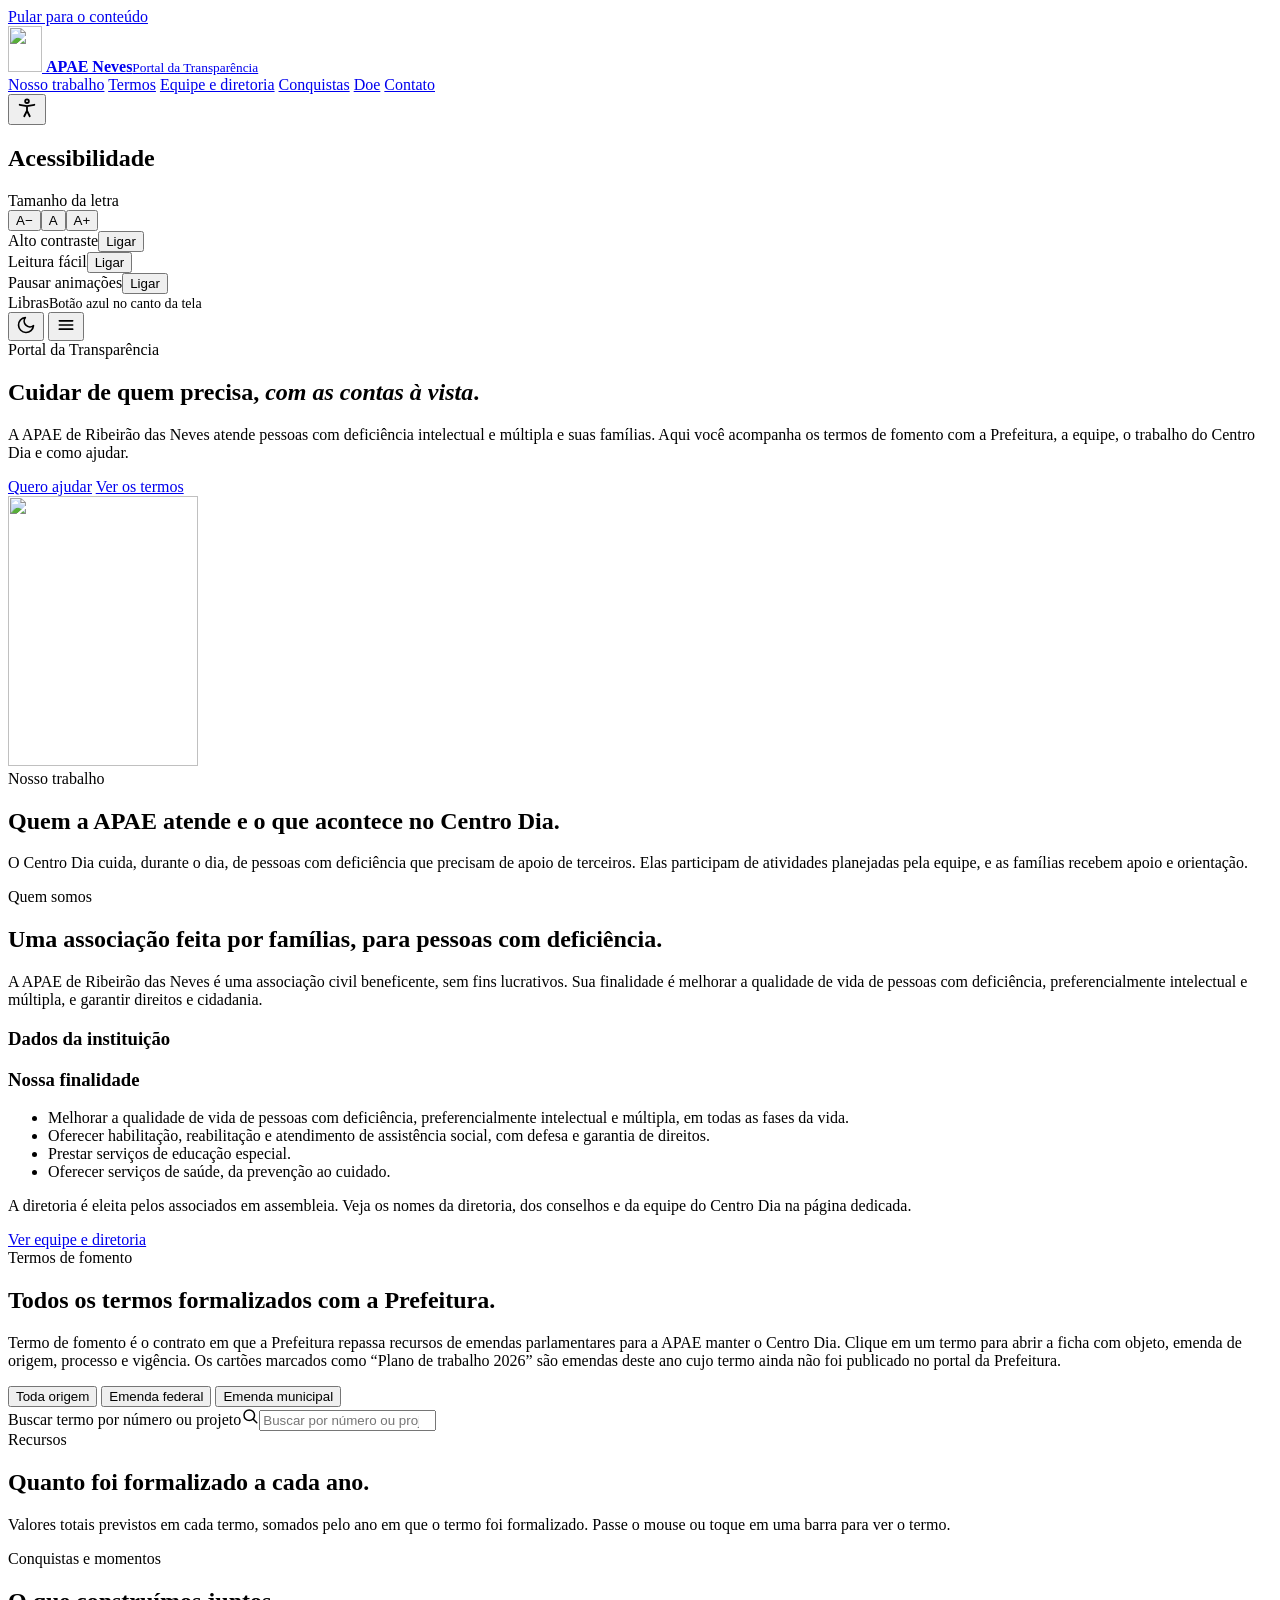
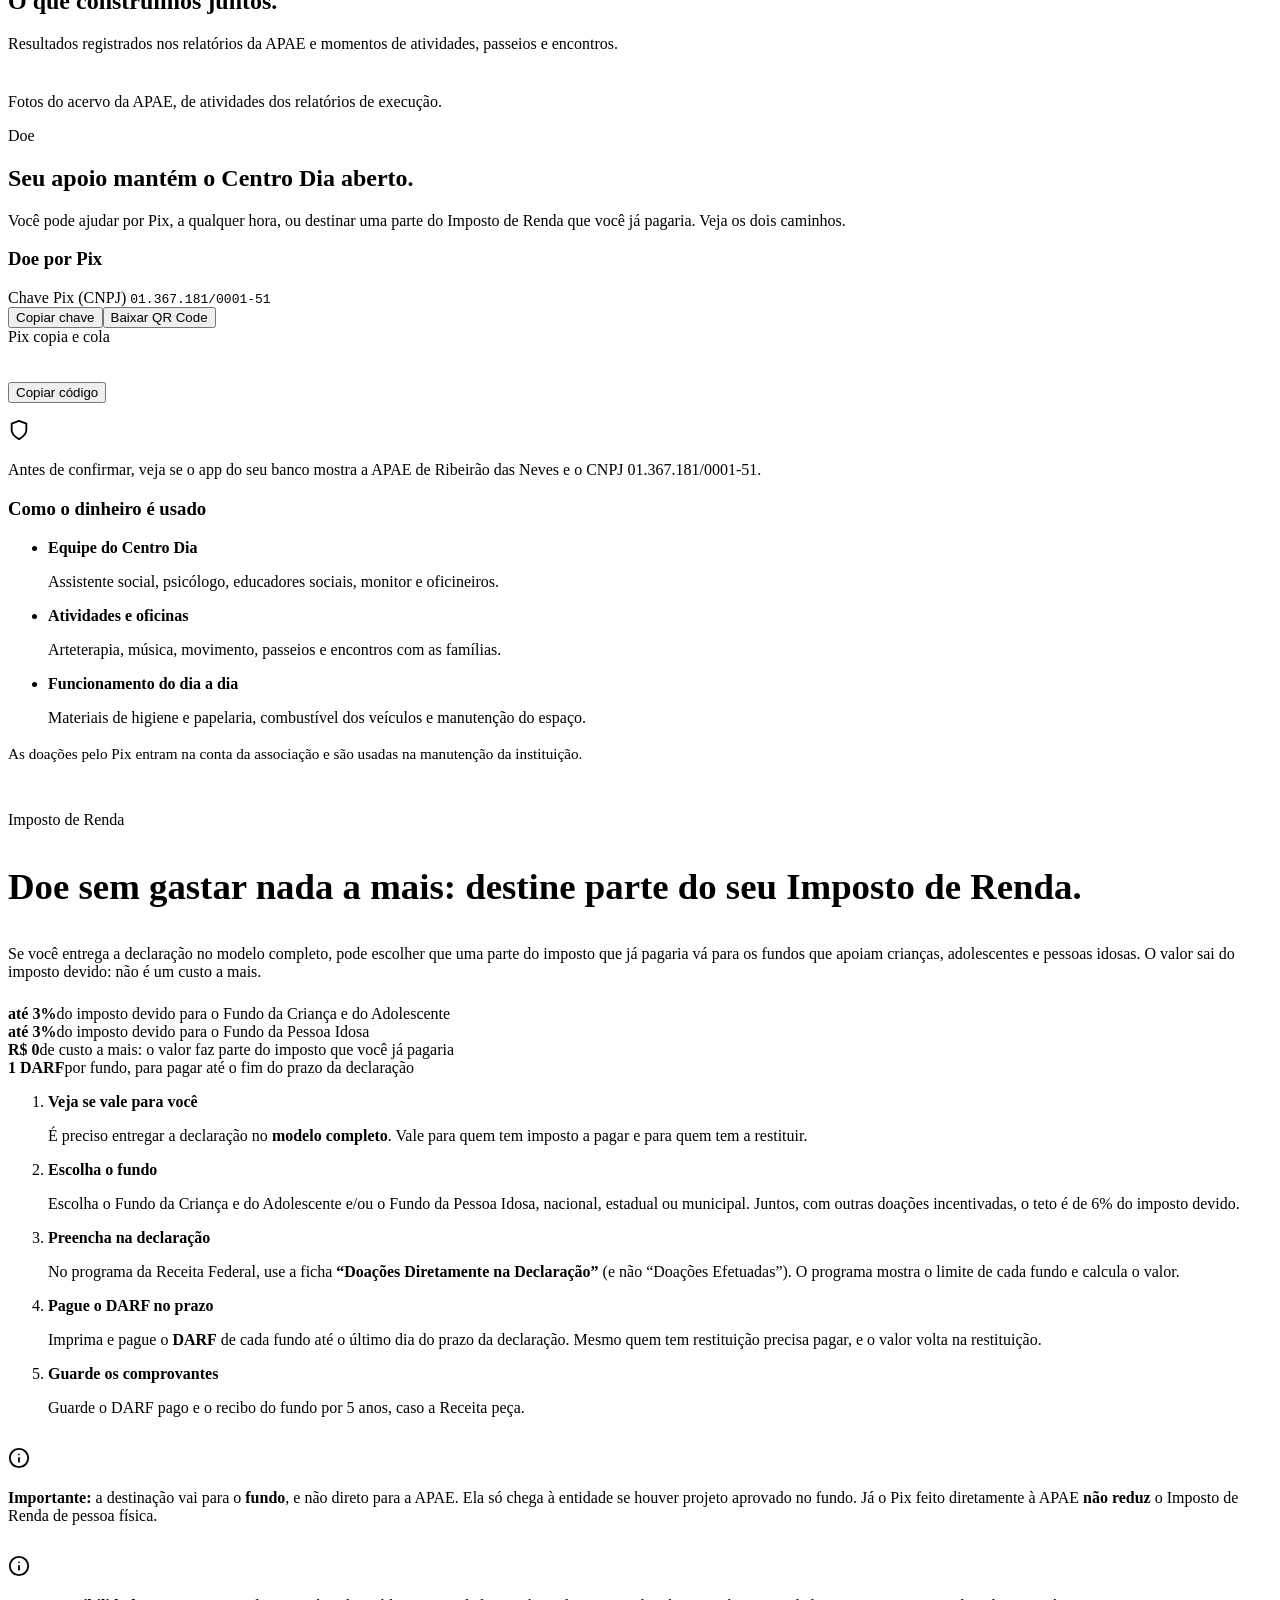
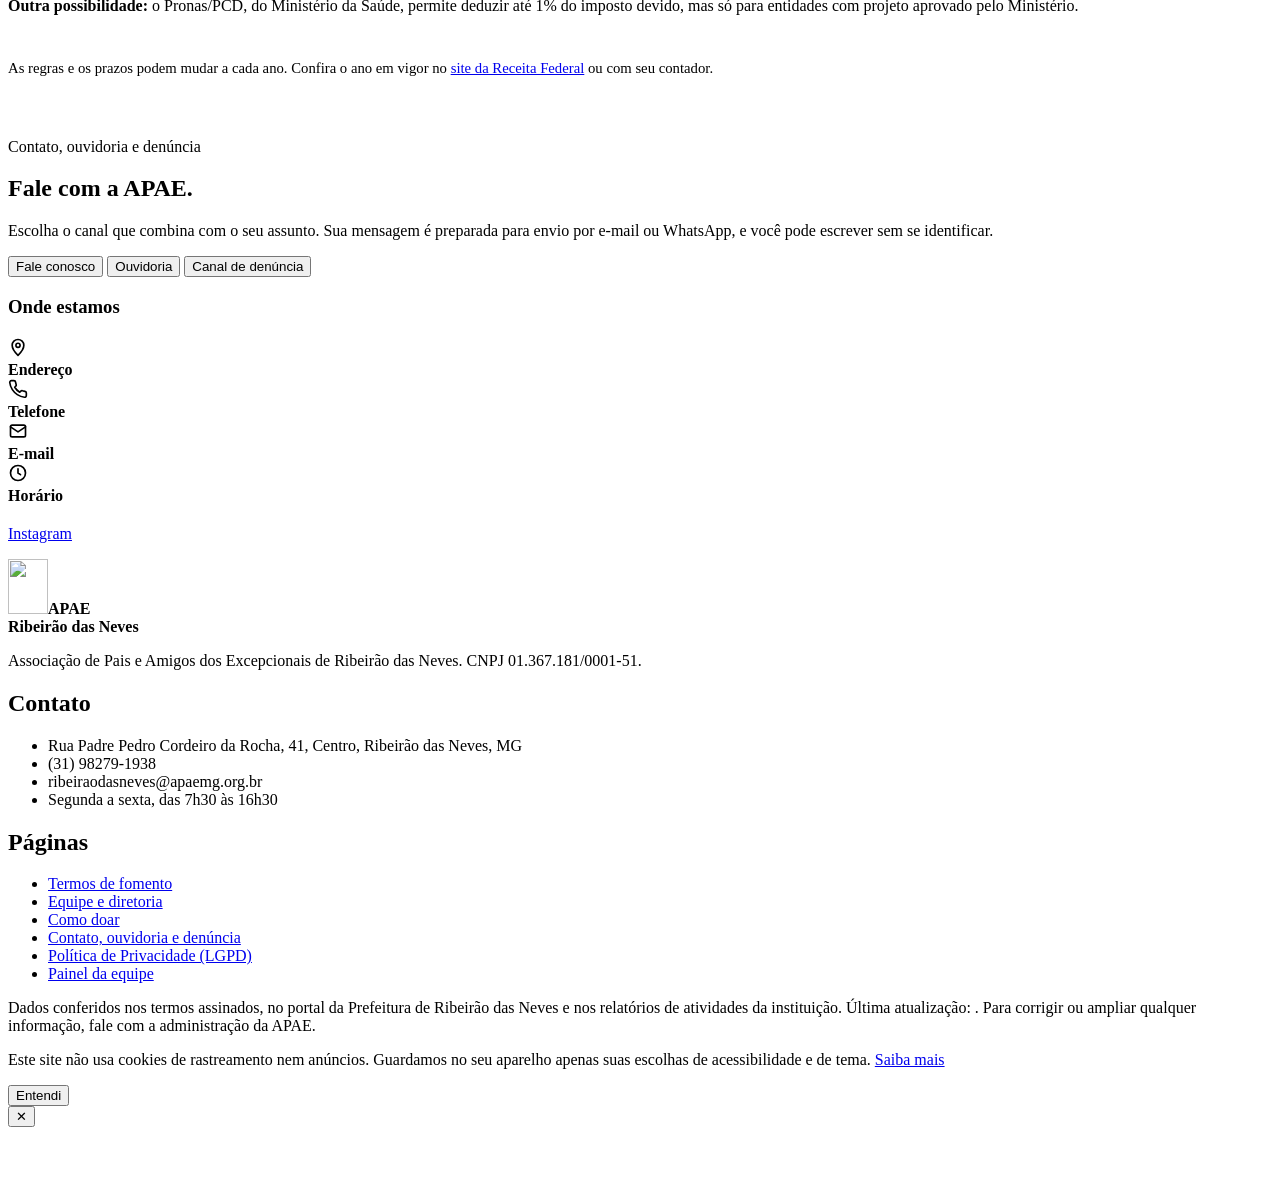
==== index.html @ f39fa991 "Add files via upload" ====
<!doctype html>
<html lang="pt-BR">
<head>
<meta charset="utf-8">
<meta name="viewport" content="width=device-width, initial-scale=1, viewport-fit=cover">
<title>Portal da Transparência APAE Neves</title>
<meta name="description" content="Portal da Transparência da APAE de Ribeirão das Neves: termos de fomento, recursos, equipe, conquistas e como ajudar o Centro Dia por Pix ou pelo Imposto de Renda.">
<meta name="robots" content="index,follow">
<link rel="icon" type="image/svg+xml" href="img/logo.svg">
<meta property="og:type" content="website">
<meta property="og:locale" content="pt_BR">
<meta property="og:site_name" content="APAE de Ribeirão das Neves">
<meta property="og:title" content="Portal da Transparência da APAE de Ribeirão das Neves">
<meta property="og:description" content="Veja os termos de fomento, a equipe, o trabalho do Centro Dia e como ajudar.">
<meta property="og:image" content="https://gabrielphi-dev.github.io/apae-neves-transparencia/img/og.png">
<meta property="og:url" content="https://gabrielphi-dev.github.io/apae-neves-transparencia/">
<meta name="twitter:card" content="summary_large_image">
<link rel="canonical" href="https://gabrielphi-dev.github.io/apae-neves-transparencia/">
<link rel="preconnect" href="https://fonts.googleapis.com">
<link rel="preconnect" href="https://fonts.gstatic.com" crossorigin>
<link rel="stylesheet" href="https://fonts.googleapis.com/css2?family=Bricolage+Grotesque:opsz,wght@12..96,500;12..96,700;12..96,800&family=Public+Sans:wght@400;500;600&display=swap">
<link rel="stylesheet" href="css/style.css">
<script type="application/ld+json">{"@context":"https://schema.org","@type":"NGO","name":"Associação de Pais e Amigos dos Excepcionais de Ribeirão das Neves","alternateName":"APAE de Ribeirão das Neves","taxID":"01.367.181/0001-51","foundingDate":"1996-08-13","telephone":"+55 31 98279-1938","email":"ribeiraodasneves@apaemg.org.br","address":{"@type":"PostalAddress","streetAddress":"Rua Padre Pedro Cordeiro da Rocha, 41, Centro","addressLocality":"Ribeirão das Neves","addressRegion":"MG","postalCode":"33805-040","addressCountry":"BR"},"sameAs":["https://www.instagram.com/apae.ribeiraodasneves/"],"description":"Associação civil beneficente que oferece o serviço Centro Dia a pessoas com deficiência intelectual e múltipla e suas famílias."}</script>
</head>
<body class="no-js" data-page="home">

<a class="skip" href="#conteudo">Pular para o conteúdo</a>
<header class="top">
  <div class="wrap">
    <a class="brand" href="index.html">
      <span class="mark"><img src="img/logo.svg" alt="" width="34" height="46"></span>
      <span><b>APAE Neves</b><small>Portal da Transparência</small></span>
    </a>
    <nav class="menu" id="menu" aria-label="Principal">
      <a href="index.html#impacto">Nosso trabalho</a>
      <a href="index.html#termos">Termos</a>
      <a href="equipe.html">Equipe e diretoria</a>
      <a href="index.html#galeria">Conquistas</a>
      <a href="index.html#doe">Doe</a>
      <a href="index.html#contato">Contato</a>
    </nav>
    <div class="a11y">
      <button class="iconbtn" id="a11y-btn" type="button" aria-expanded="false" aria-controls="a11y-panel" aria-label="Opções de acessibilidade">
        <svg width="22" height="22" viewBox="0 0 24 24" fill="none" stroke="currentColor" stroke-width="2" stroke-linecap="round" stroke-linejoin="round" aria-hidden="true"><circle cx="12" cy="4.5" r="2"/><path d="M4 8.5l8 1.5 8-1.5M12 10v5M9 21l3-6 3 6"/></svg>
      </button>
      <div class="a11y-panel" id="a11y-panel" role="group" aria-labelledby="a11y-title">
        <h2 id="a11y-title">Acessibilidade</h2>
        <div class="a11y-row"><span>Tamanho da letra</span><div class="seg"><button type="button" id="fonte-menos" aria-label="Diminuir letra">A−</button><button type="button" id="fonte-reset" aria-label="Letra normal">A</button><button type="button" id="fonte-mais" aria-label="Aumentar letra">A+</button></div></div>
        <div class="a11y-row"><span>Alto contraste</span><button class="tog" type="button" id="hc-btn" aria-pressed="false">Ligar</button></div>
        <div class="a11y-row"><span>Leitura fácil</span><button class="tog" type="button" id="fe-btn" aria-pressed="false">Ligar</button></div>
        <div class="a11y-row"><span>Pausar animações</span><button class="tog" type="button" id="pausa-btn" aria-pressed="false">Ligar</button></div>
        <div class="a11y-row"><span>Libras</span><span style="font-size:.88rem;color:var(--muted)">Botão azul no canto da tela</span></div>
      </div>
    </div>
    <button class="iconbtn" id="theme-btn" type="button" aria-label="Alternar tema claro e escuro">
      <svg width="20" height="20" viewBox="0 0 24 24" fill="none" stroke="currentColor" stroke-width="2" stroke-linecap="round" stroke-linejoin="round" aria-hidden="true"><path d="M21 12.8A9 9 0 1 1 11.2 3a7 7 0 0 0 9.8 9.8z"/></svg>
    </button>
    <button class="iconbtn burger" id="burger" type="button" aria-expanded="false" aria-controls="menu" aria-label="Abrir menu">
      <svg width="20" height="20" viewBox="0 0 24 24" fill="none" stroke="currentColor" stroke-width="2" stroke-linecap="round" aria-hidden="true"><path d="M4 7h16M4 12h16M4 17h16"/></svg>
    </button>
  </div>
</header>

<main id="conteudo" tabindex="-1">
<section class="hero" id="inicio" aria-labelledby="h1">
  <div class="blob b1"></div><div class="blob b2"></div>
  <div class="wrap">
    <div>
      <span class="eyebrow">Portal da Transparência</span>
      <h1 id="h1">Cuidar de quem precisa, <em>com as contas à vista</em>.</h1>
      <p class="lead" data-fe="Aqui você vê quem somos, o que fazemos e quanto dinheiro recebemos. Você também pode ajudar.">A APAE de Ribeirão das Neves atende pessoas com deficiência intelectual e múltipla e suas famílias. Aqui você acompanha os termos de fomento com a Prefeitura, a equipe, o trabalho do Centro Dia e como ajudar.</p>
      <div class="cta">
        <a class="btn sun" href="#doe">Quero ajudar</a>
        <a class="btn sec" href="#termos">Ver os termos</a>
      </div>
    </div>
    <div class="emblem" aria-hidden="true"><div class="ring" id="ring"></div><div class="disc"><img src="img/logo.svg" alt="" width="190" height="270"></div></div>
  </div>
</section>

<section class="stats" aria-label="Números gerais"><div class="wrap grid" id="stats"></div></section>

<section class="s" id="impacto" aria-labelledby="t-impacto">
  <div class="wrap">
    <div class="head reveal">
      <span class="eyebrow">Nosso trabalho</span>
      <h2 id="t-impacto">Quem a APAE atende e o que acontece no Centro Dia.</h2>
      <p data-fe="O Centro Dia cuida de pessoas com deficiência durante o dia. Elas fazem atividades, aprendem e convivem. As famílias também recebem apoio.">O Centro Dia cuida, durante o dia, de pessoas com deficiência que precisam de apoio de terceiros. Elas participam de atividades planejadas pela equipe, e as famílias recebem apoio e orientação.</p>
    </div>
    <div class="numbers" id="numbers"></div>
    <div class="acts" id="acts"></div>
    <p class="fonte" id="impacto-fonte"></p>
  </div>
</section>

<section class="s alt" id="instituicao" aria-labelledby="t-inst">
  <div class="wrap">
    <div class="head reveal">
      <span class="eyebrow">Quem somos</span>
      <h2 id="t-inst">Uma associação feita por famílias, para pessoas com deficiência.</h2>
      <p data-fe="A APAE é uma associação sem fins de lucro. Quem cuida da APAE são pais, amigos e voluntários.">A APAE de Ribeirão das Neves é uma associação civil beneficente, sem fins lucrativos. Sua finalidade é melhorar a qualidade de vida de pessoas com deficiência, preferencialmente intelectual e múltipla, e garantir direitos e cidadania.</p>
    </div>
    <div class="grid2">
      <div class="panel reveal"><h3>Dados da instituição</h3><dl class="data" id="inst-data"></dl></div>
      <div class="panel reveal"><h3>Nossa finalidade</h3>
        <ul class="fin" data-fe-list>
          <li>Melhorar a qualidade de vida de pessoas com deficiência, preferencialmente intelectual e múltipla, em todas as fases da vida.</li>
          <li>Oferecer habilitação, reabilitação e atendimento de assistência social, com defesa e garantia de direitos.</li>
          <li>Prestar serviços de educação especial.</li>
          <li>Oferecer serviços de saúde, da prevenção ao cuidado.</li>
        </ul>
        <p style="margin-bottom:16px" data-fe="A diretoria é escolhida pelos associados em assembleia. Veja todos os nomes na página da equipe.">A diretoria é eleita pelos associados em assembleia. Veja os nomes da diretoria, dos conselhos e da equipe do Centro Dia na página dedicada.</p>
        <a class="btn pri" href="equipe.html">Ver equipe e diretoria</a>
      </div>
    </div>
  </div>
</section>

<section class="s" id="termos" aria-labelledby="t-termos">
  <div class="wrap">
    <div class="head reveal">
      <span class="eyebrow">Termos de fomento</span>
      <h2 id="t-termos">Todos os termos formalizados com a Prefeitura.</h2>
      <p data-fe="Termo de fomento é o acordo que dá dinheiro à APAE para o Centro Dia. Clique em um cartão para ver os detalhes.">Termo de fomento é o contrato em que a Prefeitura repassa recursos de emendas parlamentares para a APAE manter o Centro Dia. Clique em um termo para abrir a ficha com objeto, emenda de origem, processo e vigência. Os cartões marcados como “Plano de trabalho 2026” são emendas deste ano cujo termo ainda não foi publicado no portal da Prefeitura.</p>
    </div>
    <div class="tools">
      <div class="chips" id="chips-year" role="group" aria-label="Filtrar por ano"></div>
      <div class="chips" role="group" aria-label="Filtrar por origem do recurso">
        <button class="chip" type="button" data-origin="all" aria-pressed="true">Toda origem</button>
        <button class="chip" type="button" data-origin="Federal" aria-pressed="false">Emenda federal</button>
        <button class="chip" type="button" data-origin="Municipal" aria-pressed="false">Emenda municipal</button>
      </div>
      <label class="search"><span class="sr-only">Buscar termo por número ou projeto</span><svg width="18" height="18" viewBox="0 0 24 24" fill="none" stroke="currentColor" stroke-width="2" stroke-linecap="round" aria-hidden="true"><circle cx="11" cy="11" r="7"/><path d="M21 21l-4.3-4.3"/></svg><input id="q" type="search" placeholder="Buscar por número ou projeto"></label>
    </div>
    <div class="cards" id="cards" aria-live="polite"></div>
  </div>
</section>

<section class="s alt" id="recursos" aria-labelledby="t-rec">
  <div class="wrap">
    <div class="head reveal">
      <span class="eyebrow">Recursos</span>
      <h2 id="t-rec">Quanto foi formalizado a cada ano.</h2>
      <p>Valores totais previstos em cada termo, somados pelo ano em que o termo foi formalizado. Passe o mouse ou toque em uma barra para ver o termo.</p>
    </div>
    <div class="chartbox">
      <div class="chart reveal"><div id="chart"></div><div class="legend" id="legend"></div></div>
      <div class="byyear reveal" id="byyear"></div>
    </div>
  </div>
</section>

<section class="s" id="galeria" aria-labelledby="t-gal">
  <div class="wrap">
    <div class="head reveal">
      <span class="eyebrow">Conquistas e momentos</span>
      <h2 id="t-gal">O que construímos juntos.</h2>
      <p>Resultados registrados nos relatórios da APAE e momentos de atividades, passeios e encontros.</p>
    </div>
    <div class="wins" id="wins" style="margin-bottom:40px"></div>
    <div class="gallery" id="gallery"></div>
    <p class="fonte">Fotos do acervo da APAE, de atividades dos relatórios de execução.</p>
  </div>
</section>

<section class="s alt" id="depoimentos" aria-labelledby="t-dep" hidden>
  <div class="wrap">
    <div class="head reveal"><span class="eyebrow">Vozes das famílias</span><h2 id="t-dep">Quem convive com a APAE conta.</h2></div>
    <div class="quotes" id="quotes"></div>
  </div>
</section>

<section class="s" id="doe" aria-labelledby="t-doe">
  <div class="wrap">
    <div class="head reveal">
      <span class="eyebrow">Doe</span>
      <h2 id="t-doe">Seu apoio mantém o Centro Dia aberto.</h2>
      <p data-fe="Você pode ajudar com Pix, a qualquer hora. Também pode destinar uma parte do Imposto de Renda, sem gastar nada a mais.">Você pode ajudar por Pix, a qualquer hora, ou destinar uma parte do Imposto de Renda que você já pagaria. Veja os dois caminhos.</p>
    </div>
    <div class="donate">
      <div class="pixcard reveal">
        <h3>Doe por Pix</h3>
        <div class="amounts" id="amounts" role="group" aria-label="Escolha o valor"></div>
        <div class="qrbox">
          <div id="qr" role="img" aria-label="QR Code Pix da APAE"></div>
          <div class="pixkey">
            <span class="eyebrow">Chave Pix (CNPJ)</span>
            <code id="pix-chave">01.367.181/0001-51</code>
            <div class="row"><button class="copy" type="button" data-copy="pix-chave">Copiar chave</button><button class="copy" type="button" id="qr-baixar">Baixar QR Code</button></div>
            <span style="font-size:.9rem;color:var(--muted)" id="pix-valor-txt"></span>
          </div>
        </div>
        <div>
          <span class="eyebrow">Pix copia e cola</span>
          <code id="pix-copia" style="display:block;margin-top:8px;background:var(--card);border:1px dashed var(--line);border-radius:12px;padding:10px 12px;font:500 .8rem/1.4 ui-monospace,Consolas,monospace;overflow-wrap:anywhere;max-height:84px;overflow:auto"></code>
          <p style="margin-top:8px"><button class="copy" type="button" data-copy="pix-copia">Copiar código</button></p>
        </div>
        <div class="callout"><svg width="22" height="22" viewBox="0 0 24 24" fill="none" stroke="currentColor" stroke-width="2" stroke-linecap="round" stroke-linejoin="round" aria-hidden="true"><path d="M12 22s8-4 8-10V5l-8-3-8 3v7c0 6 8 10 8 10z"/></svg><p data-fe="Antes de confirmar, veja se o nome do banco é APAE de Ribeirão das Neves e o CNPJ 01.367.181/0001-51.">Antes de confirmar, veja se o app do seu banco mostra a APAE de Ribeirão das Neves e o CNPJ 01.367.181/0001-51.</p></div>
      </div>
      <div class="panel reveal">
        <h3>Como o dinheiro é usado</h3>
        <ul class="steps plain" style="margin-bottom:18px">
          <li><div><b>Equipe do Centro Dia</b><p>Assistente social, psicólogo, educadores sociais, monitor e oficineiros.</p></div></li>
          <li><div><b>Atividades e oficinas</b><p>Arteterapia, música, movimento, passeios e encontros com as famílias.</p></div></li>
          <li><div><b>Funcionamento do dia a dia</b><p>Materiais de higiene e papelaria, combustível dos veículos e manutenção do espaço.</p></div></li>
        </ul>
        <p style="color:var(--muted);font-size:.95rem">As doações pelo Pix entram na conta da associação e são usadas na manutenção da instituição.</p>
        <p style="margin-top:16px"><a class="btn sec" id="wa-doar" data-wa="Olá! Quero saber mais sobre como ajudar a APAE de Ribeirão das Neves." href="#" target="_blank" rel="noopener" hidden>Falar com a APAE sobre doações</a></p>
      </div>
    </div>

    <div class="ir reveal" style="margin-top:48px" id="ir">
      <div class="head" style="margin-bottom:24px">
        <span class="eyebrow">Imposto de Renda</span>
        <h3 style="font-size:clamp(1.6rem,3vw,2.3rem);font-weight:800">Doe sem gastar nada a mais: destine parte do seu Imposto de Renda.</h3>
        <p data-fe="Quem faz a declaração completa pode escolher para onde vai uma parte do imposto. O valor é tirado do imposto que você já pagaria. Você não paga mais por isso.">Se você entrega a declaração no modelo completo, pode escolher que uma parte do imposto que já pagaria vá para os fundos que apoiam crianças, adolescentes e pessoas idosas. O valor sai do imposto devido: não é um custo a mais.</p>
      </div>
      <div class="facts">
        <div class="fact"><strong>até 3%</strong><span>do imposto devido para o Fundo da Criança e do Adolescente</span></div>
        <div class="fact"><strong>até 3%</strong><span>do imposto devido para o Fundo da Pessoa Idosa</span></div>
        <div class="fact"><strong>R$ 0</strong><span>de custo a mais: o valor faz parte do imposto que você já pagaria</span></div>
        <div class="fact"><strong>1 DARF</strong><span>por fundo, para pagar até o fim do prazo da declaração</span></div>
      </div>
      <div class="irgrid">
        <ol class="steps">
          <li><div><b>Veja se vale para você</b><p data-fe="Só quem usa a declaração completa pode doar assim.">É preciso entregar a declaração no <b>modelo completo</b>. Vale para quem tem imposto a pagar e para quem tem a restituir.</p></div></li>
          <li><div><b>Escolha o fundo</b><p data-fe="Escolha o fundo da criança ou o fundo do idoso. O dinheiro vai para o fundo da cidade.">Escolha o Fundo da Criança e do Adolescente e/ou o Fundo da Pessoa Idosa, nacional, estadual ou municipal. Juntos, com outras doações incentivadas, o teto é de 6% do imposto devido.</p></div></li>
          <li><div><b>Preencha na declaração</b><p data-fe="No programa da Receita, use a ficha Doações Diretamente na Declaração.">No programa da Receita Federal, use a ficha <b>“Doações Diretamente na Declaração”</b> (e não “Doações Efetuadas”). O programa mostra o limite de cada fundo e calcula o valor.</p></div></li>
          <li><div><b>Pague o DARF no prazo</b><p data-fe="Pague o boleto (DARF) até o último dia da declaração. Mesmo quem vai receber restituição precisa pagar.">Imprima e pague o <b>DARF</b> de cada fundo até o último dia do prazo da declaração. Mesmo quem tem restituição precisa pagar, e o valor volta na restituição.</p></div></li>
          <li><div><b>Guarde os comprovantes</b><p>Guarde o DARF pago e o recibo do fundo por 5 anos, caso a Receita peça.</p></div></li>
        </ol>
        <div style="display:grid;gap:14px;align-content:start">
          <div id="ir-status" class="callout warn"></div>
          <div class="callout"><svg width="22" height="22" viewBox="0 0 24 24" fill="none" stroke="currentColor" stroke-width="2" stroke-linecap="round" stroke-linejoin="round" aria-hidden="true"><circle cx="12" cy="12" r="10"/><path d="M12 16v-4M12 8h.01"/></svg><p><b>Importante:</b> a destinação vai para o <b>fundo</b>, e não direto para a APAE. Ela só chega à entidade se houver projeto aprovado no fundo. Já o Pix feito diretamente à APAE <b>não reduz</b> o Imposto de Renda de pessoa física.</p></div>
          <div class="callout"><svg width="22" height="22" viewBox="0 0 24 24" fill="none" stroke="currentColor" stroke-width="2" stroke-linecap="round" stroke-linejoin="round" aria-hidden="true"><circle cx="12" cy="12" r="10"/><path d="M12 16v-4M12 8h.01"/></svg><p><b>Outra possibilidade:</b> o Pronas/PCD, do Ministério da Saúde, permite deduzir até 1% do imposto devido, mas só para entidades com projeto aprovado pelo Ministério.</p></div>
          <p style="font-size:.92rem;color:var(--muted)">As regras e os prazos podem mudar a cada ano. Confira o ano em vigor no <a href="https://www.gov.br/receitafederal/pt-br" target="_blank" rel="noopener">site da Receita Federal</a> ou com seu contador.</p>
          <p><a class="btn sec" data-wa="Olá! Quero destinar parte do meu Imposto de Renda para a APAE. Qual fundo e projeto devo usar?" href="#" target="_blank" rel="noopener" hidden>Perguntar à APAE qual fundo usar</a></p>
        </div>
      </div>
    </div>
  </div>
</section>

<section class="s alt" id="contato" aria-labelledby="t-contato">
  <div class="wrap">
    <div class="head reveal">
      <span class="eyebrow">Contato, ouvidoria e denúncia</span>
      <h2 id="t-contato">Fale com a APAE.</h2>
      <p data-fe="Use o canal que combina com o seu assunto. Você pode escrever sem dizer seu nome.">Escolha o canal que combina com o seu assunto. Sua mensagem é preparada para envio por e-mail ou WhatsApp, e você pode escrever sem se identificar.</p>
    </div>
    <div class="contactgrid">
      <div class="panel reveal">
        <div class="tabs" role="tablist" aria-label="Canais de atendimento">
          <button class="tab" role="tab" type="button" data-canal="contato" aria-selected="true" aria-controls="canal-box" id="tab-contato">Fale conosco</button>
          <button class="tab" role="tab" type="button" data-canal="ouvidoria" aria-selected="false" aria-controls="canal-box" id="tab-ouvidoria">Ouvidoria</button>
          <button class="tab" role="tab" type="button" data-canal="denuncia" aria-selected="false" aria-controls="canal-box" id="tab-denuncia">Canal de denúncia</button>
        </div>
        <div id="canal-box" role="tabpanel" aria-live="polite"></div>
      </div>
      <div class="panel reveal">
        <h3>Onde estamos</h3>
        <div class="cinfo">
          <div class="it"><span class="dot" aria-hidden="true"><svg width="20" height="20" viewBox="0 0 24 24" fill="none" stroke="currentColor" stroke-width="2" stroke-linecap="round" stroke-linejoin="round"><path d="M12 22s7-6.5 7-12a7 7 0 0 0-14 0c0 5.5 7 12 7 12z"/><circle cx="12" cy="10" r="2.5"/></svg></span><div><b>Endereço</b><span data-bind="endereco"></span></div></div>
          <div class="it"><span class="dot" aria-hidden="true"><svg width="20" height="20" viewBox="0 0 24 24" fill="none" stroke="currentColor" stroke-width="2" stroke-linecap="round" stroke-linejoin="round"><path d="M22 16.9v3a2 2 0 0 1-2.2 2 19.8 19.8 0 0 1-8.6-3.1 19.5 19.5 0 0 1-6-6A19.8 19.8 0 0 1 2.1 4.2 2 2 0 0 1 4.1 2h3a2 2 0 0 1 2 1.7c.1 1 .4 1.9.7 2.8a2 2 0 0 1-.5 2.1L8.1 9.9a16 16 0 0 0 6 6l1.3-1.3a2 2 0 0 1 2.1-.4c.9.3 1.8.6 2.8.7a2 2 0 0 1 1.7 2z"/></svg></span><div><b>Telefone</b><span data-bind="telefone"></span></div></div>
          <div class="it"><span class="dot" aria-hidden="true"><svg width="20" height="20" viewBox="0 0 24 24" fill="none" stroke="currentColor" stroke-width="2" stroke-linecap="round" stroke-linejoin="round"><rect x="3" y="5" width="18" height="14" rx="2"/><path d="M3 7l9 6 9-6"/></svg></span><div><b>E-mail</b><span data-bind="email"></span></div></div>
          <div class="it"><span class="dot" aria-hidden="true"><svg width="20" height="20" viewBox="0 0 24 24" fill="none" stroke="currentColor" stroke-width="2" stroke-linecap="round" stroke-linejoin="round"><circle cx="12" cy="12" r="9"/><path d="M12 7v5l3 2"/></svg></span><div><b>Horário</b><span data-bind="horario"></span></div></div>
        </div>
        <p style="margin-top:20px"><a class="btn pri" data-wa="Olá! Gostaria de falar com a APAE de Ribeirão das Neves." href="#" target="_blank" rel="noopener" hidden>Chamar no WhatsApp</a> <a class="btn sec" data-instagram href="#" target="_blank" rel="noopener">Instagram</a></p>
      </div>
    </div>
  </div>
</section>
</main>

<footer>
  <div class="wrap">
    <div>
      <div class="logo"><span><img src="img/logo.svg" alt="" width="40" height="55"></span><b>APAE<br>Ribeirão das Neves</b></div>
      <p>Associação de Pais e Amigos dos Excepcionais de Ribeirão das Neves. CNPJ <span data-bind="cnpj">01.367.181/0001-51</span>.</p>
    </div>
    <div>
      <h2>Contato</h2>
      <ul><li data-bind="endereco">Rua Padre Pedro Cordeiro da Rocha, 41, Centro, Ribeirão das Neves, MG</li><li data-bind="telefone">(31) 98279-1938</li><li data-bind="email">ribeiraodasneves@apaemg.org.br</li><li data-bind="horario">Segunda a sexta, das 7h30 às 16h30</li></ul>
    </div>
    <div>
      <h2>Páginas</h2>
      <ul><li><a href="index.html#termos">Termos de fomento</a></li><li><a href="equipe.html">Equipe e diretoria</a></li><li><a href="index.html#doe">Como doar</a></li><li><a href="index.html#contato">Contato, ouvidoria e denúncia</a></li><li><a href="privacidade.html">Política de Privacidade (LGPD)</a></li><li><a href="admin.html">Painel da equipe</a></li></ul>
    </div>
    <p class="fine">Dados conferidos nos termos assinados, no portal da Prefeitura de Ribeirão das Neves e nos relatórios de atividades da instituição. Última atualização: <span id="atualizado"></span>. Para corrigir ou ampliar qualquer informação, fale com a administração da APAE.</p>
  </div>
</footer>
<div class="cookie" id="cookie" role="region" aria-label="Aviso de privacidade">
  <p>Este site não usa cookies de rastreamento nem anúncios. Guardamos no seu aparelho apenas suas escolhas de acessibilidade e de tema. <a href="privacidade.html">Saiba mais</a></p>
  <button class="btn pri" id="cookie-ok" type="button">Entendi</button>
</div>

<div class="sheet" id="sheet" role="dialog" aria-modal="true" aria-labelledby="sh-title"><div class="veil" data-close></div><div class="box" id="box"></div></div>
<div class="lightbox" id="lightbox" role="dialog" aria-modal="true" aria-label="Foto ampliada"><button class="iconbtn x" type="button" aria-label="Fechar foto">✕</button><figure><img src="" alt=""><figcaption></figcaption></figure></div>
<script type="application/json" id="dados-embed">{"versao":1,"atualizadoEm":"2026-10-09","instituicao":{"nome":"Associação de Pais e Amigos dos Excepcionais de Ribeirão das Neves","sigla":"APAE de Ribeirão das Neves","cnpj":"01.367.181/0001-51","natureza":"Associação civil beneficente, sem fins lucrativos","presidente":"Edmilson de Souza Costa","mandato":"08/12/2023 a 07/12/2026","endereco":"Rua Padre Pedro Cordeiro da Rocha, 41, Centro, Ribeirão das Neves, MG","cep":"33805-040","telefone":"(31) 98279-1938","whatsapp":"5531982791938","email":"ribeiraodasneves@apaemg.org.br","instagram":"https://www.instagram.com/apae.ribeiraodasneves/","horario":"Segunda a sexta, das 7h30 às 16h30","secretaria":"Secretaria Municipal de Desenvolvimento Social e Cidadania","banco":"Banco do Brasil (001), uma conta específica para cada parceria","conselhos":"CMAS (inscrição nº 01), CMDCA, CMPCD e CMS","regioes":"Centro, Veneza e Justinópolis","formDenunciaAnonima":"","formOuvidoria":"","telefone2":"(31) 98323-1877","fundacao":"13/08/1996","utilidadePublica":"Municipal (nº 1846/96) e Estadual (nº 13.226/99)","orgaoDiretor":"8 membros, com reuniões bimestrais"},"doacao":{"pixChave":"01367181000151","pixTipo":"CNPJ","pixNome":"APAE RIBEIRAO DAS NEVES","pixCidade":"RIBEIRAO DAS NEVES","valoresSugeridos":[20,50,100],"irStatus":"consultar","irProjeto":"","irTexto":"A APAE está inscrita no CMDCA. Para saber qual fundo e qual projeto estão abertos para receber a destinação neste ano, fale com a administração."},"impacto":{"ano":2024,"fonte":"Relatório de Atividades 2024 (último relatório anual concluído) e plano de trabalho de 2025","usuarios":79,"capacidade":100,"familiasEncontros":15,"apresentacoes":10,"ambiencias":5,"acoes":16,"vezesPorSemana":2},"atividades":[{"titulo":"Vivências: cuidado e autocuidado","texto":"Rotinas de higiene, alimentação e cuidado pessoal, feitas com apoio da equipe para ganhar autonomia no dia a dia.","facil":"Aprender a cuidar de si, com ajuda da equipe."},{"titulo":"Corpo em Movimento","texto":"Caminhadas, alongamento e atividades físicas. Cerca de 30 usuários participam de cada caminhada.","facil":"Caminhar e se mexer. Cerca de 30 pessoas em cada passeio."},{"titulo":"Participação Social","texto":"Passeios, eventos no parque ecológico e atividades na comunidade. Cerca de 60 usuários por atividade.","facil":"Passear e participar da vida da cidade."},{"titulo":"Arteterapia","texto":"Oficinas de pintura, artesanato e expressão artística com acompanhamento da equipe técnica.","facil":"Pintar, criar e se expressar com arte."},{"titulo":"Musicalização e maracatu","texto":"Oficina de música e grupo de maracatu, que fez 10 apresentações em eventos da Prefeitura e privados em 2024.","facil":"Tocar e dançar. O grupo de maracatu se apresentou 10 vezes em 2024."},{"titulo":"Cuidando de Quem Cuida","texto":"Encontros mensais com famílias e cuidadores, com temas escolhidos por elas e conduzidos por profissionais. Cerca de 15 familiares por oficina.","facil":"Encontro todo mês para as famílias. Elas escolhem os temas."},{"titulo":"Fórum de autogestão, autodefesa e família","texto":"Encontro que reuniu 50 pessoas para debater direitos e protagonismo das pessoas com deficiência.","facil":"Encontro para falar sobre os direitos das pessoas com deficiência."},{"titulo":"Festas e eventos abertos à comunidade","texto":"Festa Julina (cerca de 150 pessoas), noite sertaneja (cerca de 200 pessoas), apresentações no IFMG e semana da pessoa com deficiência.","facil":"Festas abertas a todos, que ajudam a APAE e juntam as pessoas."}],"conquistas":[{"titulo":"6 termos de fomento com a Prefeitura","texto":"Parcerias formalizadas entre 2022 e 2025, somando R$ 975.000,00 para o Centro Dia.","facil":"6 acordos com a Prefeitura para ajudar o Centro Dia."},{"titulo":"Inscrição em conselhos municipais","texto":"Inscrita no Conselho Municipal de Assistência Social (nº 01) e também no CMDCA, no CMPCD e no CMS.","facil":"A APAE é registrada nos conselhos da cidade."},{"titulo":"Trabalho em rede","texto":"Articulação com CRAS, CREAS, saúde mental, UBS e demais serviços de proteção social da cidade.","facil":"A APAE trabalha junto com CRAS, CREAS e postos de saúde."},{"titulo":"Equipe capacitada pela SEDESE","texto":"Em 2024, a equipe do Centro Dia participou de capacitação promovida pela Secretaria de Estado de Desenvolvimento Social.","facil":"A equipe fez curso oferecido pelo Estado."},{"titulo":"Centro Dia em funcionamento contínuo","texto":"De abril a dezembro de 2024, o Centro Dia funcionou todos os dias úteis e atendeu 79 pessoas com deficiência.","facil":"O Centro Dia abriu todos os dias úteis e atendeu 79 pessoas em 2024."},{"titulo":"Maracatu da APAE","texto":"Grupo de usuários que se apresentou 10 vezes em 2024, mostrando talento e quebrando barreiras.","facil":"O grupo de maracatu se apresentou 10 vezes."}],"termos":[{"num":"005","ano":2025,"nome":"Casa Nova","valor":400000,"origem":"Federal","cor":"#FFD800","objeto":"Continuidade, manutenção e otimização da oferta dos serviços socioassistenciais para pessoas com deficiência intelectual e múltipla e suas famílias, no Centro Dia.","facil":"Dinheiro para manter e melhorar os serviços do Centro Dia para pessoas com deficiência e suas famílias.","emenda":"Emenda Parlamentar Federal nº 202439600016/2024","processo":"9253","vigencia":"10/03/2025 a 09/03/2027","link":"https://ribeiraodasneves.mg.gov.br/src/common/assets/documentos/parcerias/Apae-4.pdf","situacao":"formalizado"},{"num":"006","ano":2025,"nome":"Complementar","valor":100000,"origem":"Federal","cor":"#4FA64F","objeto":"Complementação da equipe de referência do Centro Dia, com 3 educadores sociais e 1 monitor social de 40 horas, e recurso para combustível dos veículos da instituição.","facil":"Dinheiro para pagar mais profissionais do Centro Dia e o combustível dos carros.","emenda":"Emenda parlamentar federal","processo":"","vigencia":"Execução de 04/2025 a 03/2026","link":"","situacao":"formalizado"},{"num":"023","ano":2024,"nome":"Complementando o Serviço do Centro Dia","valor":150000,"origem":"Municipal","cor":"#7FC27F","objeto":"Atendimento a pessoas com deficiência intelectual e múltipla em dependência de cuidados de terceiros que já concluíram o percurso escolar, e a suas famílias, com equipe própria e materiais de higiene e papelaria.","facil":"Dinheiro para atender adultos com deficiência e suas famílias e pagar a equipe.","emenda":"Emendas impositivas individual e de bancada nº 127-C/2023 e 229-C/2023","processo":"5075/2024","vigencia":"Execução de 11/2024 a 10/2025","link":"https://ribeiraodasneves.mg.gov.br/src/common/assets/documentos/parcerias/Apae-termo-023.pdf","situacao":"formalizado"},{"num":"015","ano":2024,"nome":"Autonomia em Movimento","valor":220000,"origem":"Municipal","cor":"#2C7A3B","objeto":"Continuidade, manutenção e otimização dos serviços socioassistenciais de convivência e fortalecimento de vínculos para pessoas com deficiência intelectual e múltipla, em espaços participativos.","facil":"Dinheiro para atividades que ajudam as pessoas com deficiência a ter mais autonomia e amizades.","emenda":"Emendas impositivas individual e de bancada nº 007, 008, 078, 083, 131, 135, 177 e 202-C/2023","processo":"3276/2024","vigencia":"Repasse em parcela única de R$ 220.000,00","link":"https://ribeiraodasneves.mg.gov.br/src/common/assets/documentos/parcerias/APAE-TERMO-015-24.pdf","situacao":"formalizado"},{"num":"024","ano":2024,"nome":"Cuidando de Quem Cuida","valor":5000,"origem":"Municipal","cor":"#C9A100","objeto":"Incremento para a continuidade, manutenção e otimização dos serviços de proteção social especial para pessoas com deficiência, idosas e suas famílias, com apoio psicológico e emocional.","facil":"Dinheiro para apoiar as famílias e cuidadores, com conversa e ajuda emocional.","emenda":"Emenda impositiva individual nº 041-C/2023","processo":"3284/2024","vigencia":"","link":"https://ribeiraodasneves.mg.gov.br/src/common/assets/documentos/parcerias/Apae-termo-024-1.pdf","situacao":"formalizado"},{"num":"017","ano":2022,"nome":"Superar Barreiras para Garantir a Inclusão","valor":100000,"origem":"Federal","cor":"#9AA89B","objeto":"Manutenção dos serviços de proteção social especial que ofertam o serviço socioassistencial Centro Dia.","facil":"Dinheiro para manter o Centro Dia funcionando.","emenda":"Emenda Parlamentar Federal nº 202281000306","processo":"4370/2022","vigencia":"","link":"https://ribeiraodasneves.mg.gov.br/src/common/assets/documentos/parcerias/TERMO_APAE_017-2022.pdf","situacao":"formalizado"},{"num":"210","ano":2026,"nome":"Psicologia e Inclusão","valor":30000,"origem":"Municipal","cor":"#B7D77A","situacao":"plano","objeto":"Custeio da contratação de 1 profissional de psicologia, por 10 meses, para integrar a equipe de referência do Centro Dia e garantir o atendimento multidisciplinar a pessoas com deficiência intelectual e múltipla e suas famílias.","facil":"Dinheiro para contratar um psicólogo para o Centro Dia por 10 meses.","emenda":"Emenda parlamentar impositiva municipal nº 210/2026","processo":"","vigencia":"10 meses após o recebimento integral do recurso","link":""},{"num":"110","ano":2026,"nome":"Mobiliar: complemento","valor":50253.18,"origem":"Municipal","cor":"#E3C65A","situacao":"plano","objeto":"Aquisição de mobiliário e equipamentos de uso contínuo para o Centro Dia, em complemento a itens ainda não adquiridos com emendas anteriores.","facil":"Dinheiro para comprar móveis e equipamentos para o Centro Dia.","emenda":"Emenda parlamentar de bancada nº 110-C/2025","processo":"","vigencia":"3 meses após o recebimento integral do recurso","link":""}],"diretoria":[{"cargo":"Presidente","nome":"Edmilson de Souza Costa"},{"cargo":"Vice-presidente","nome":"Rogério Alves de Jesus"},{"cargo":"1º Diretor Secretário","nome":"Anderson Cesario de Oliveira"},{"cargo":"2º Diretor Secretário","nome":"Valtair Martins de Paula"},{"cargo":"1º Diretor Financeiro","nome":"Ademir Rodrigues de Souza"},{"cargo":"2º Diretor Financeiro","nome":"Rafael Henrique de Souza Ribeiro"},{"cargo":"Diretor Social","nome":"José Geraldo Silva da Glória"},{"cargo":"Diretor de Patrimônio","nome":"Neimar Reis Passos"}],"conselhoFiscal":{"efetivos":["Maria Emaculada de Santana Duarte","Ieda Ferreira","Maria Adair Costa Ribeiro"],"suplentes":["Luciana Edwiges Carmo de Jesus","Eva Pipper","Ana Paula Soares Diamantino"]},"conselhoAdministracao":["Glauco Luiz de Souza","Paulo Sergio do Valle Nogueira","Aline Cristina de Jesus Silva","Flavia Daiana de Assis Pereira","Alquimimo Fabio Ornelas Botelho"],"ataPosse":"Eleita e empossada em assembleia de 07/12/2023, com ata registrada no Cartório de Registro Civil de Pessoas Jurídicas de Ribeirão das Neves.","equipe":[{"cargo":"Coordenação do Centro Dia","nome":""},{"cargo":"Assistente Social","nome":""},{"cargo":"Psicologia","nome":""},{"cargo":"Educadores Sociais (2)","nome":""},{"cargo":"Oficineiros (2)","nome":""},{"cargo":"Monitoria","nome":""},{"cargo":"Recepção","nome":""}],"equipeNota":"Cargos da equipe técnica de referência do Centro Dia, conforme o plano de trabalho de 2025. Os nomes não são divulgados porque a equipe pode mudar ao longo do tempo.","depoimentos":[],"fotos":[{"arquivo":"img/fotos/maracatu-rua.jpg","legenda":"Grupo de maracatu da APAE em apresentação na rua","alt":"Grupo de pessoas com camisetas laranja tocando tambores em apresentação ao ar livre"},{"arquivo":"img/fotos/maracatu-palco.jpg","legenda":"Apresentação do maracatu em um palco","alt":"Grupo de maracatu com instrumentos de percussão sobre um palco, em frente à plateia"},{"arquivo":"img/fotos/evento-comunidade.jpg","legenda":"Evento com usuários, famílias e comunidade","alt":"Multidão de pessoas com camisetas azuis reunidas ao ar livre em um evento"},{"arquivo":"img/fotos/parque-grupo.jpg","legenda":"Passeio no parque ecológico","alt":"Grupo de usuários e profissionais reunido sob as árvores em um parque, com uma pessoa em cadeira de rodas"},{"arquivo":"img/fotos/piquenique.jpg","legenda":"Piquenique no parque","alt":"Pessoas sentadas em uma toalha de piquenique no chão do parque, sorrindo"},{"arquivo":"img/fotos/oficina-arte.jpg","legenda":"Oficina de arte no Centro Dia","alt":"Usuário pintando com tinta sobre papel em uma mesa"},{"arquivo":"img/fotos/jogo-coordenacao.jpg","legenda":"Atividade de coordenação motora","alt":"Participante encaixando argolas coloridas em um jogo de madeira"},{"arquivo":"img/fotos/encontro-familias.jpg","legenda":"Encontro com famílias e cuidadores","alt":"Grupo de familiares sentados em cadeiras em uma sala, assistindo a uma apresentação"},{"arquivo":"img/fotos/ifmg-visita.jpg","legenda":"Visita ao Instituto Federal (IFMG)","alt":"Grupo animado de usuários e equipe posando diante da parede do Instituto Federal"},{"arquivo":"img/fotos/forum-auditorio.jpg","legenda":"Encontro em auditório com bandeira da APAE","alt":"Grupo grande de pessoas reunido em um auditório segurando uma bandeira azul"}]}</script>
<script src="js/qrcode.js"></script>
<script src="js/app.js"></script>
<script>(function(){var r=document.getElementById('ring');if(!r)return;var h='';for(var i=0;i<16;i++)h+='<i style="transform:rotate('+(i*22.5)+'deg)"></i>';r.innerHTML=h})();</script>
</body>
</html>
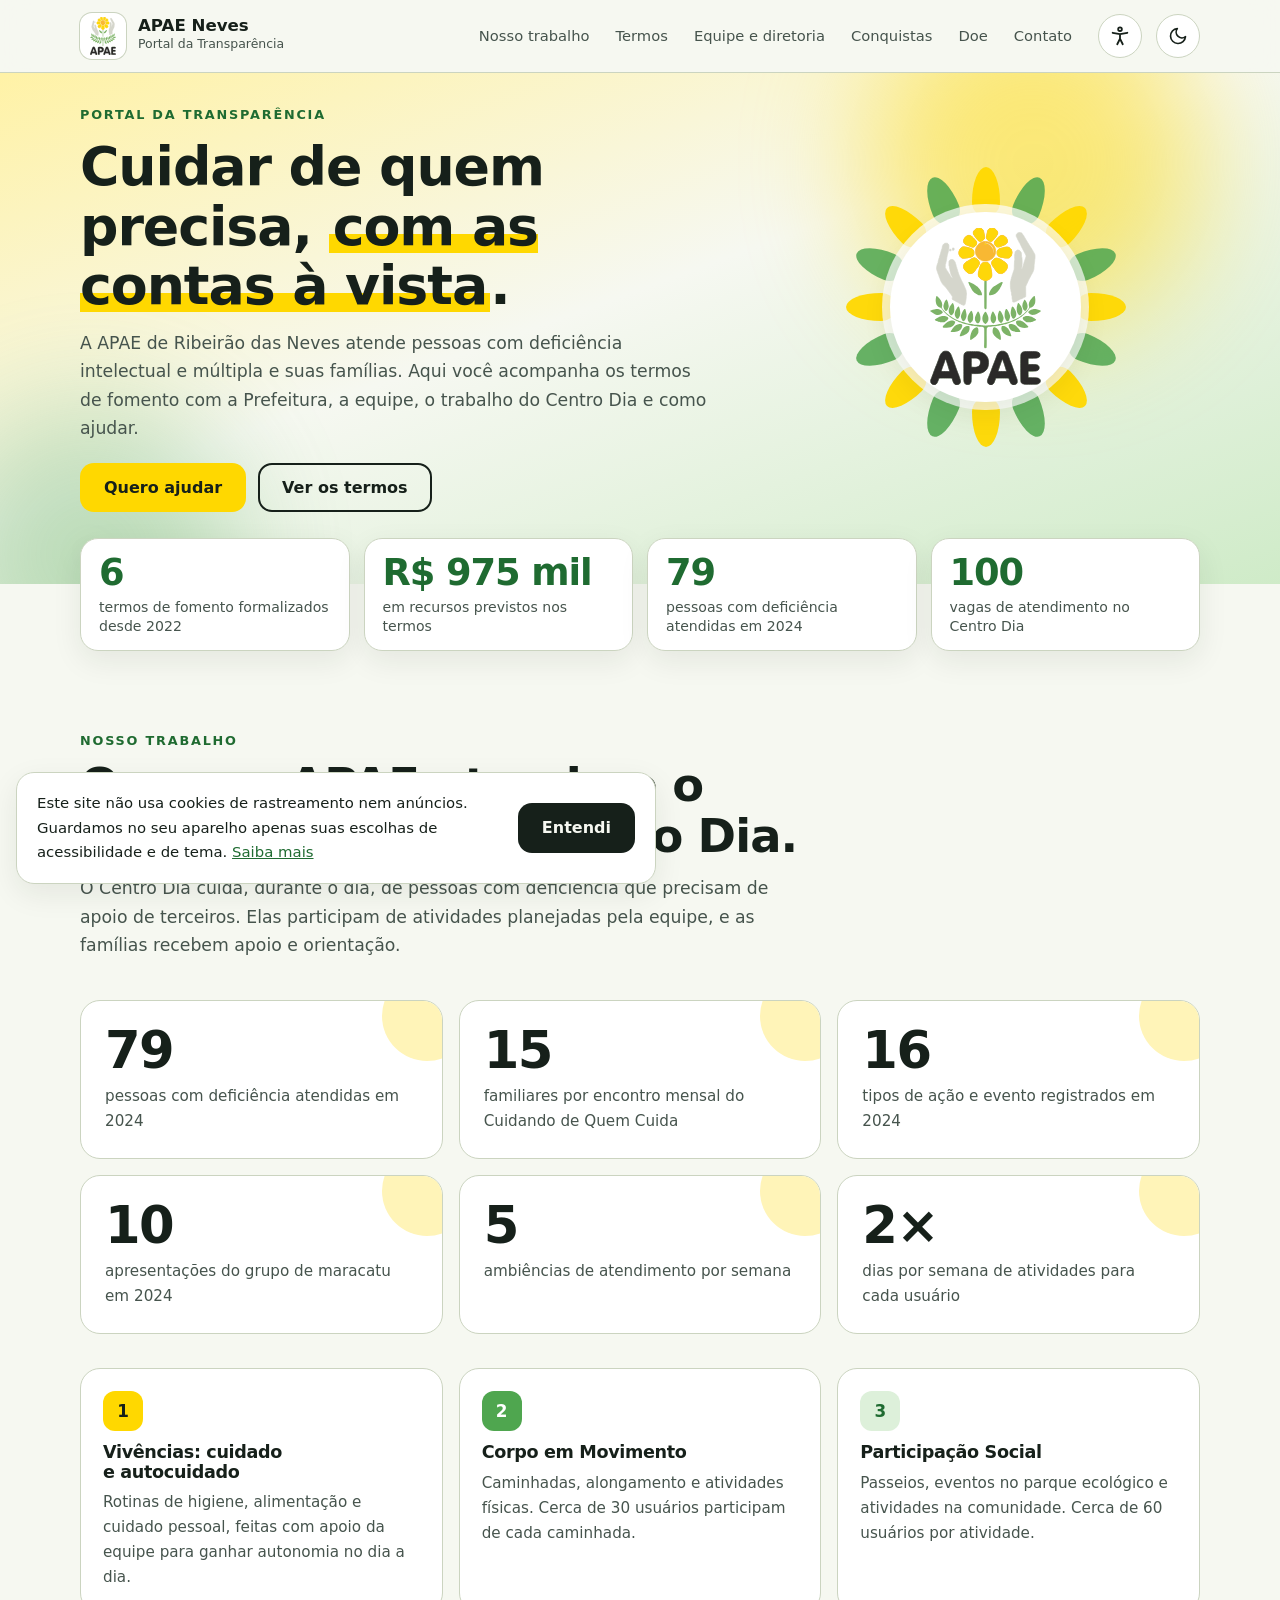
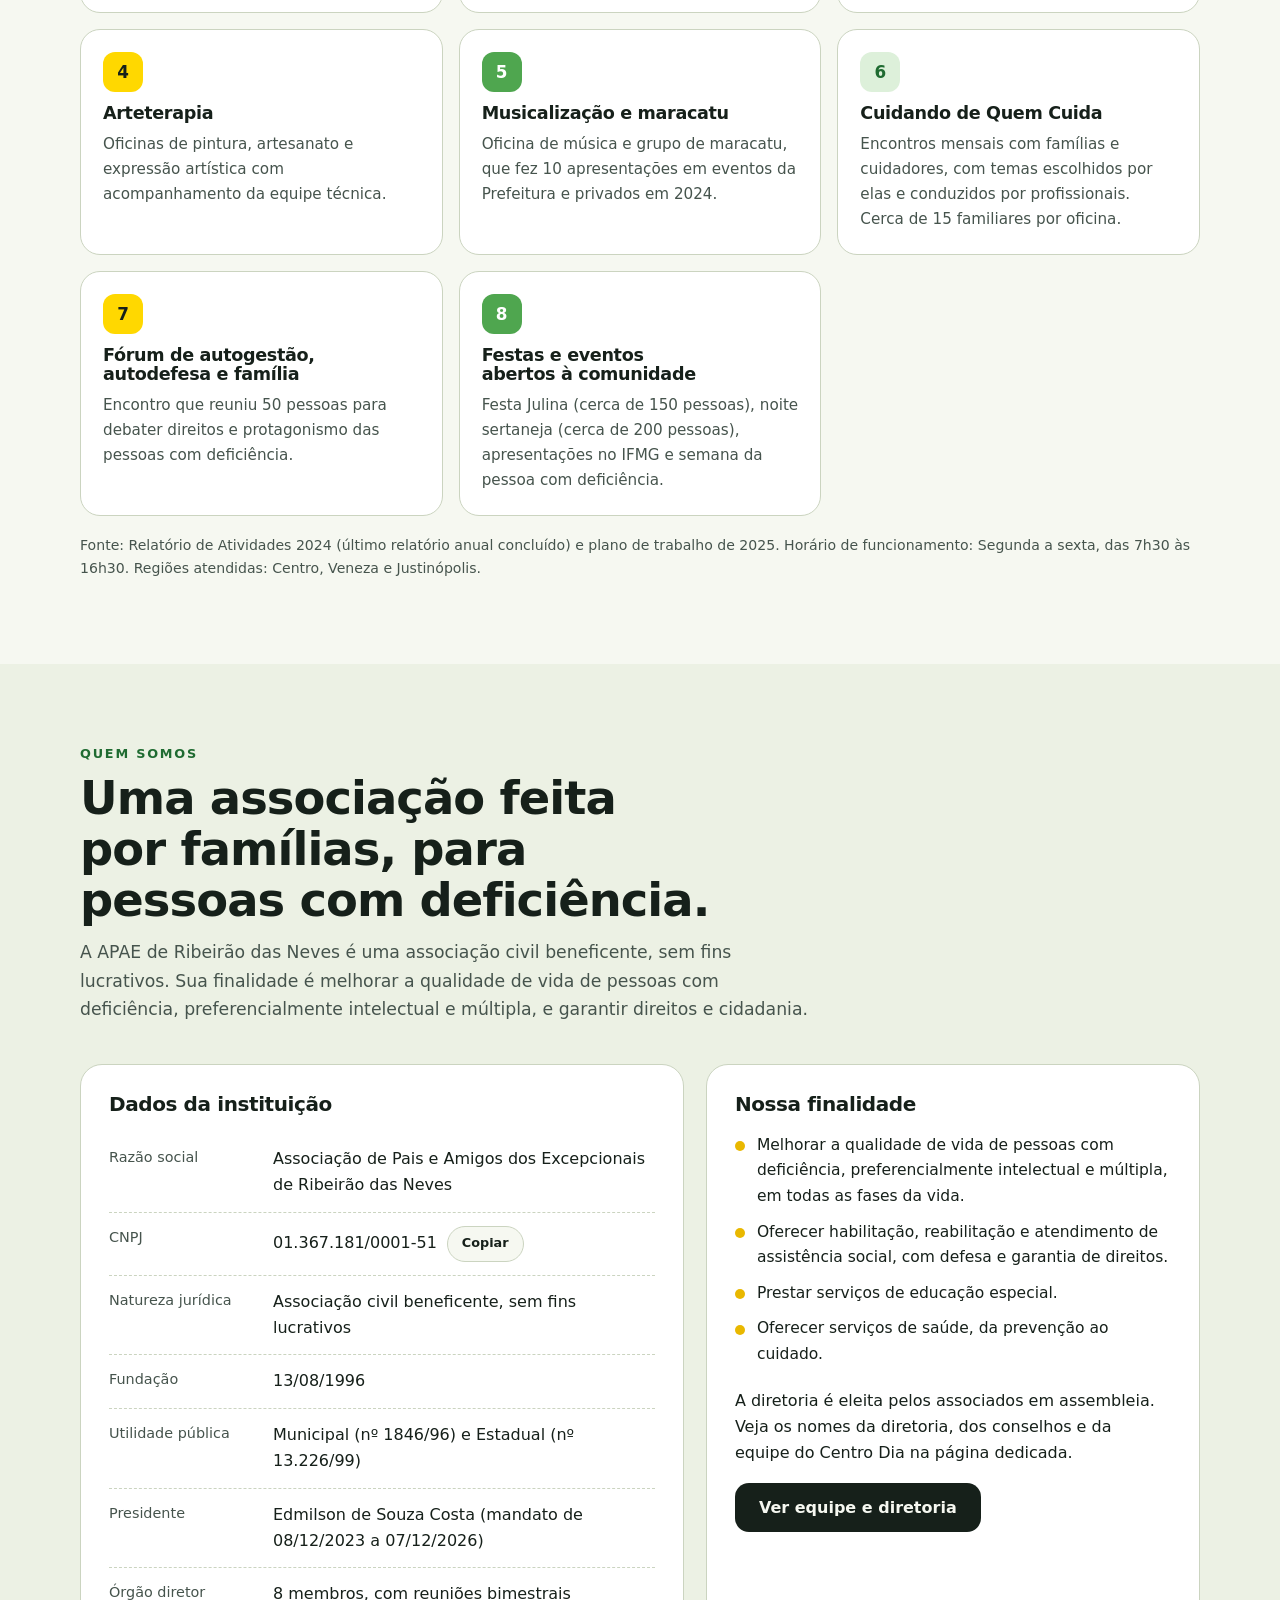
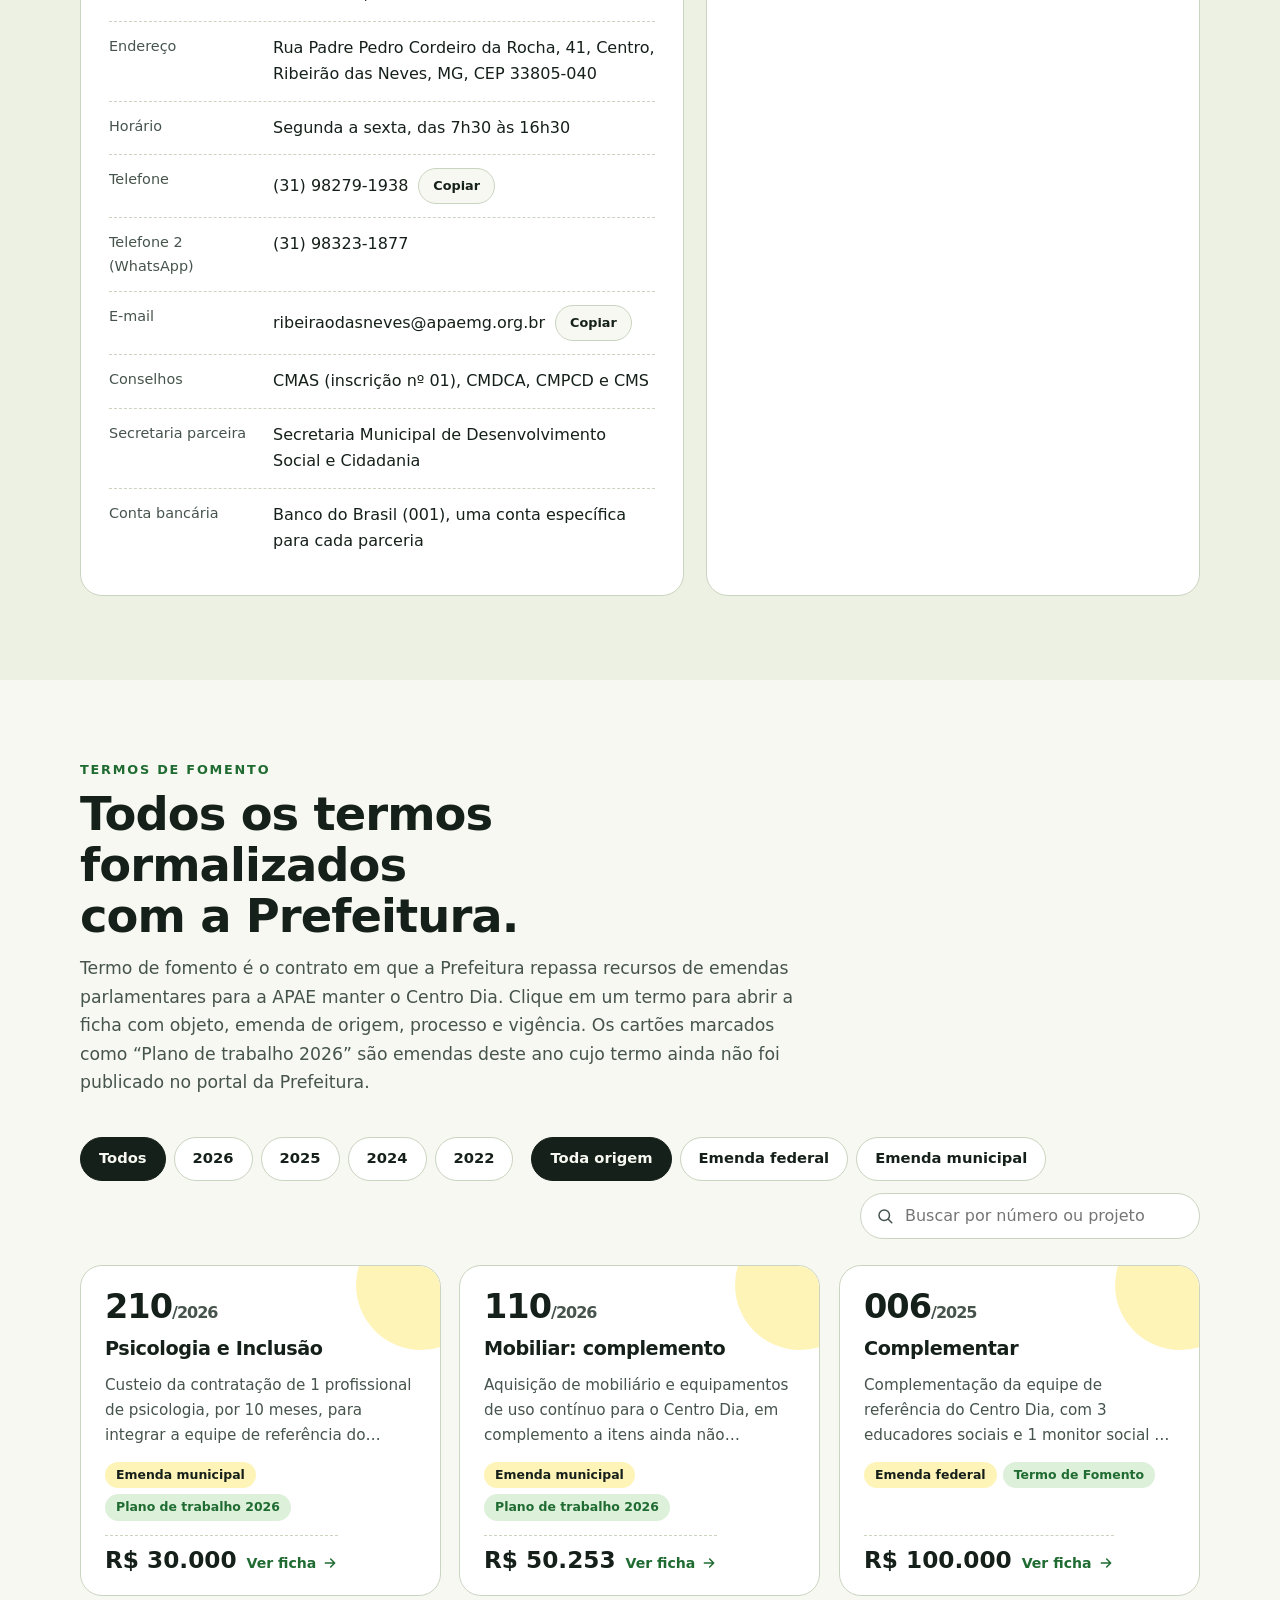
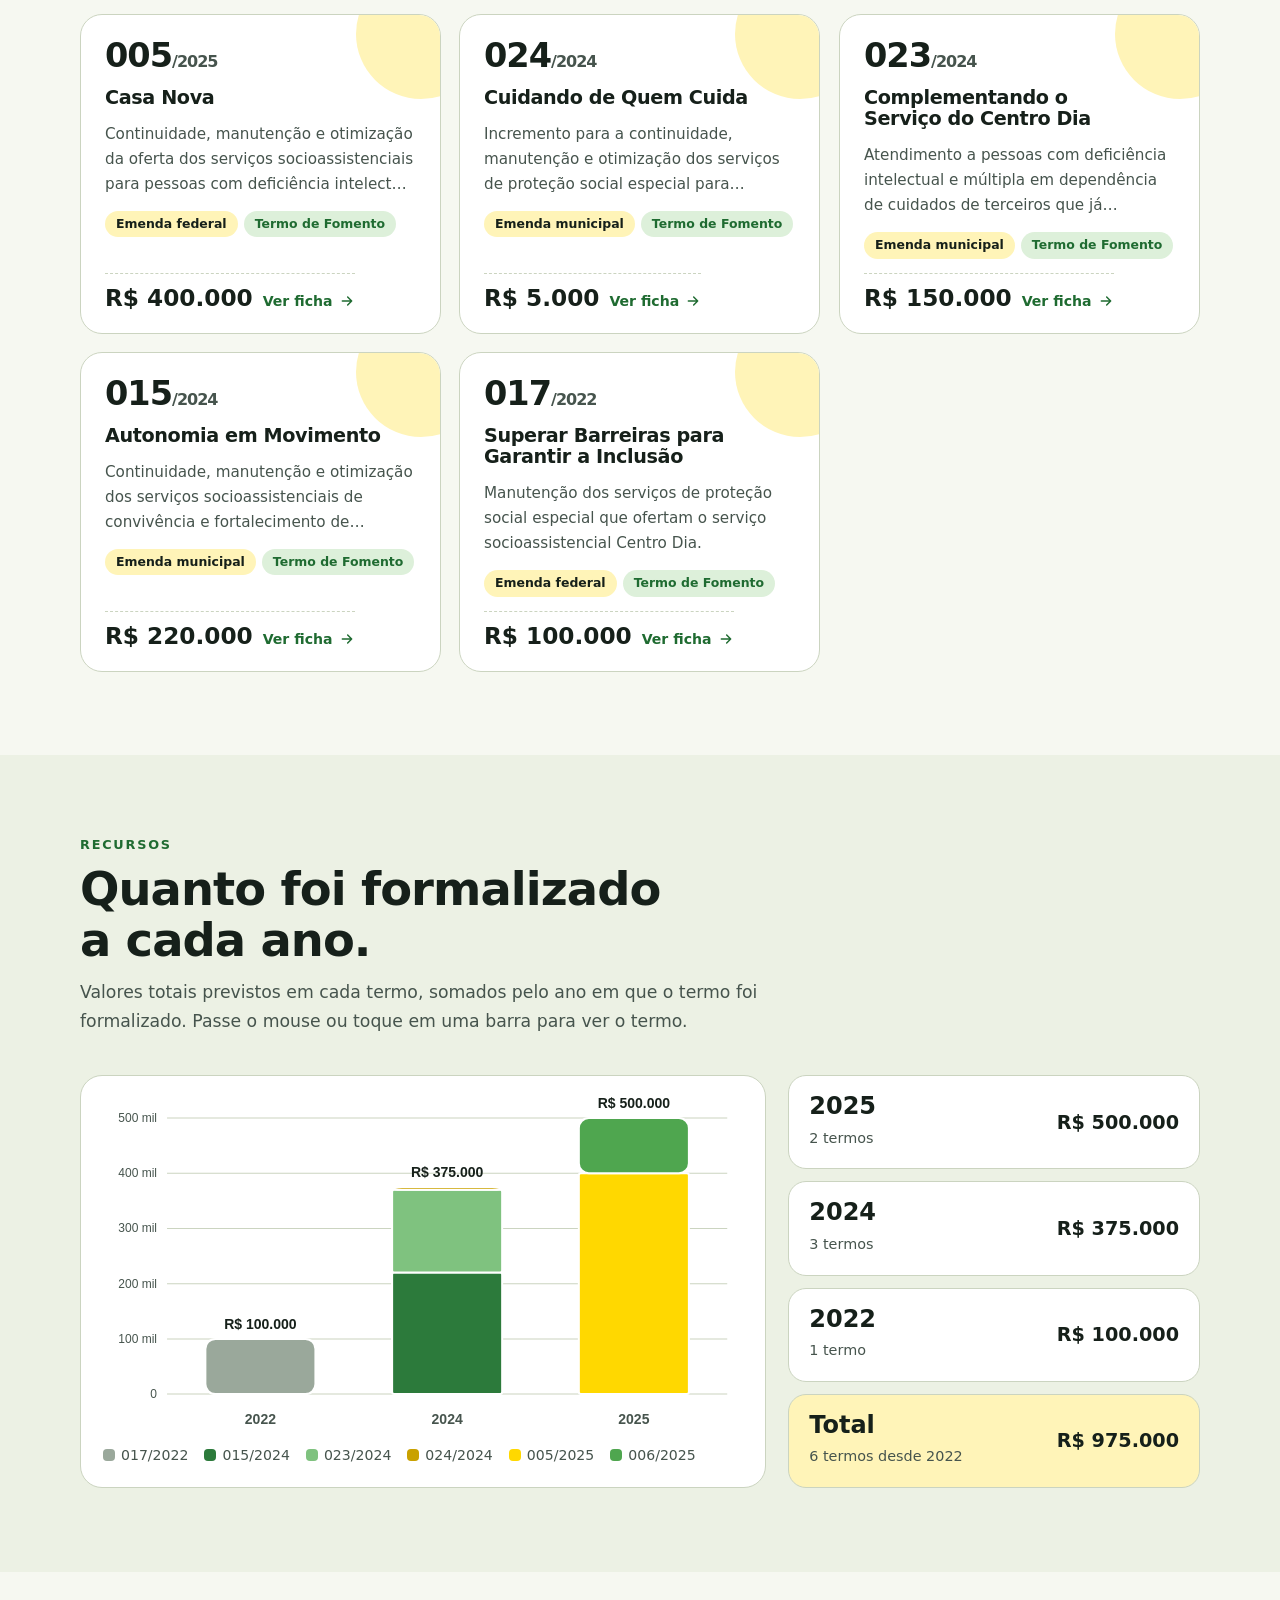
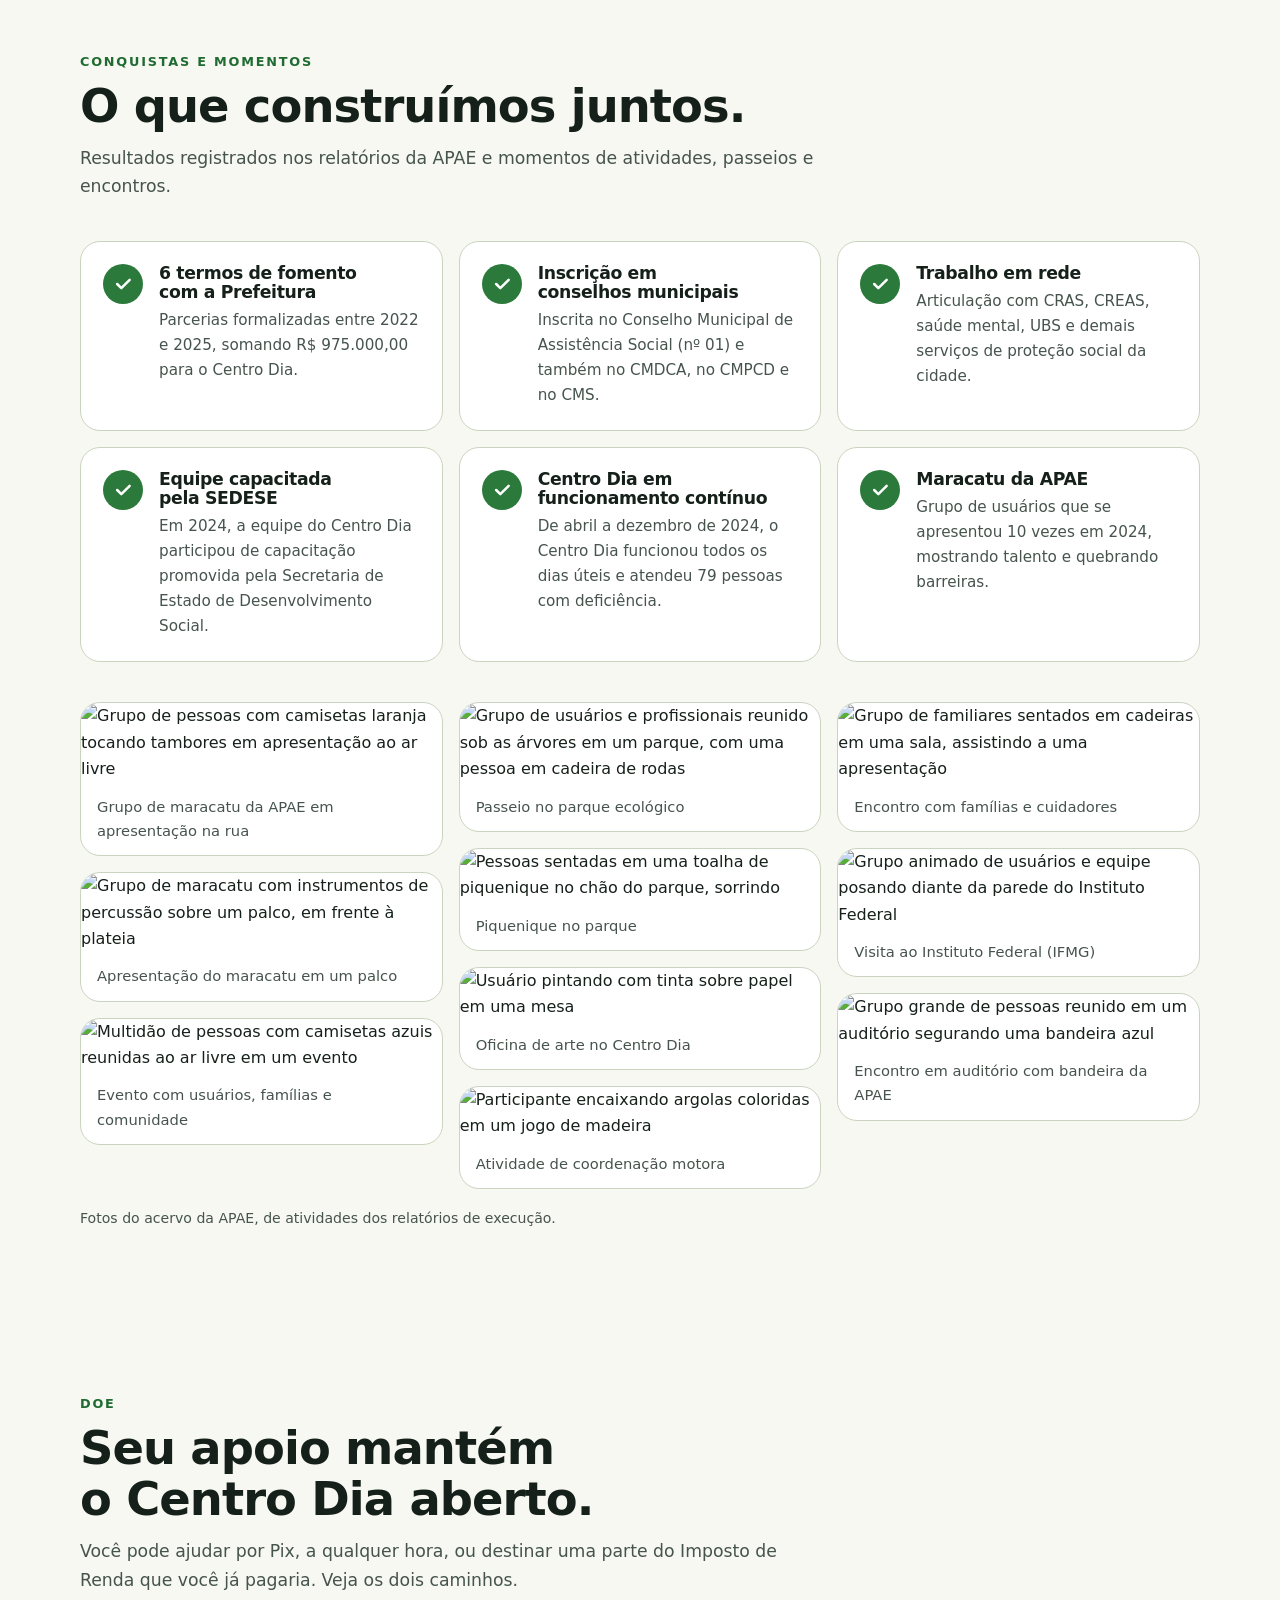
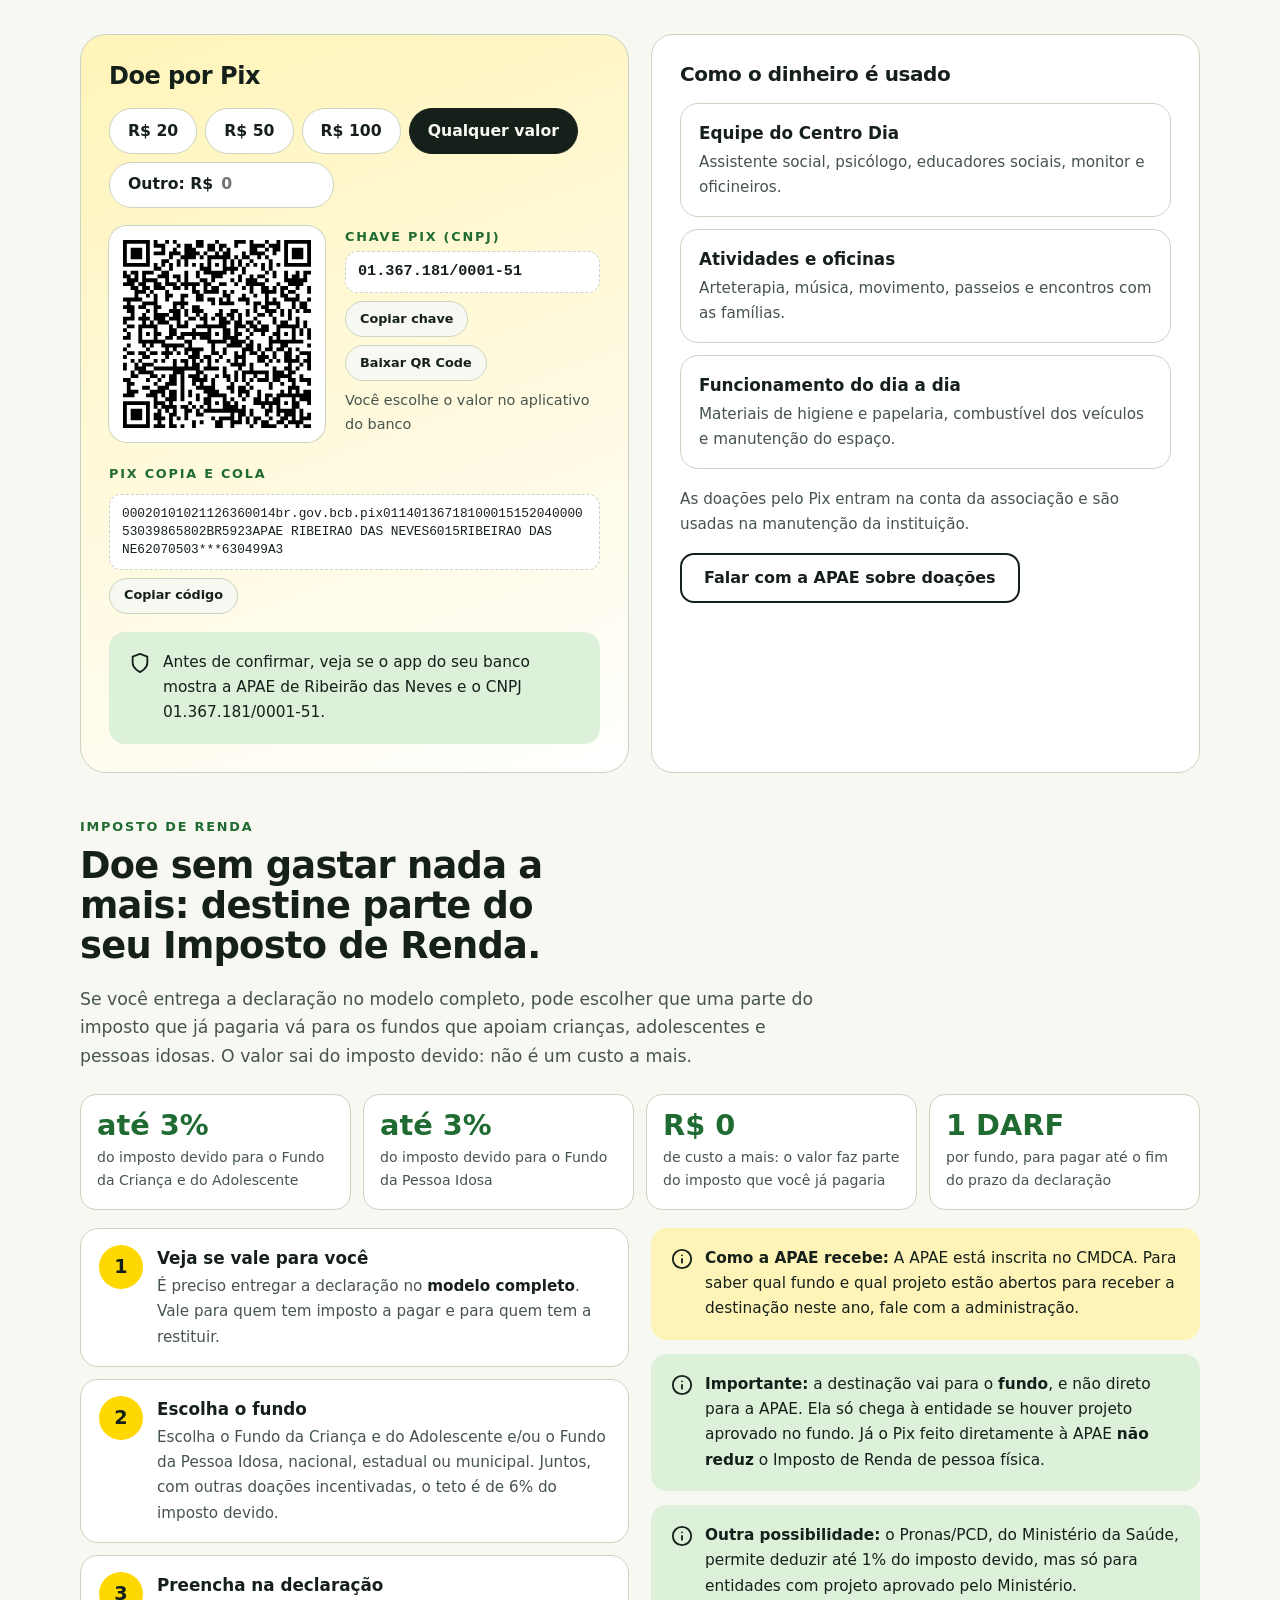
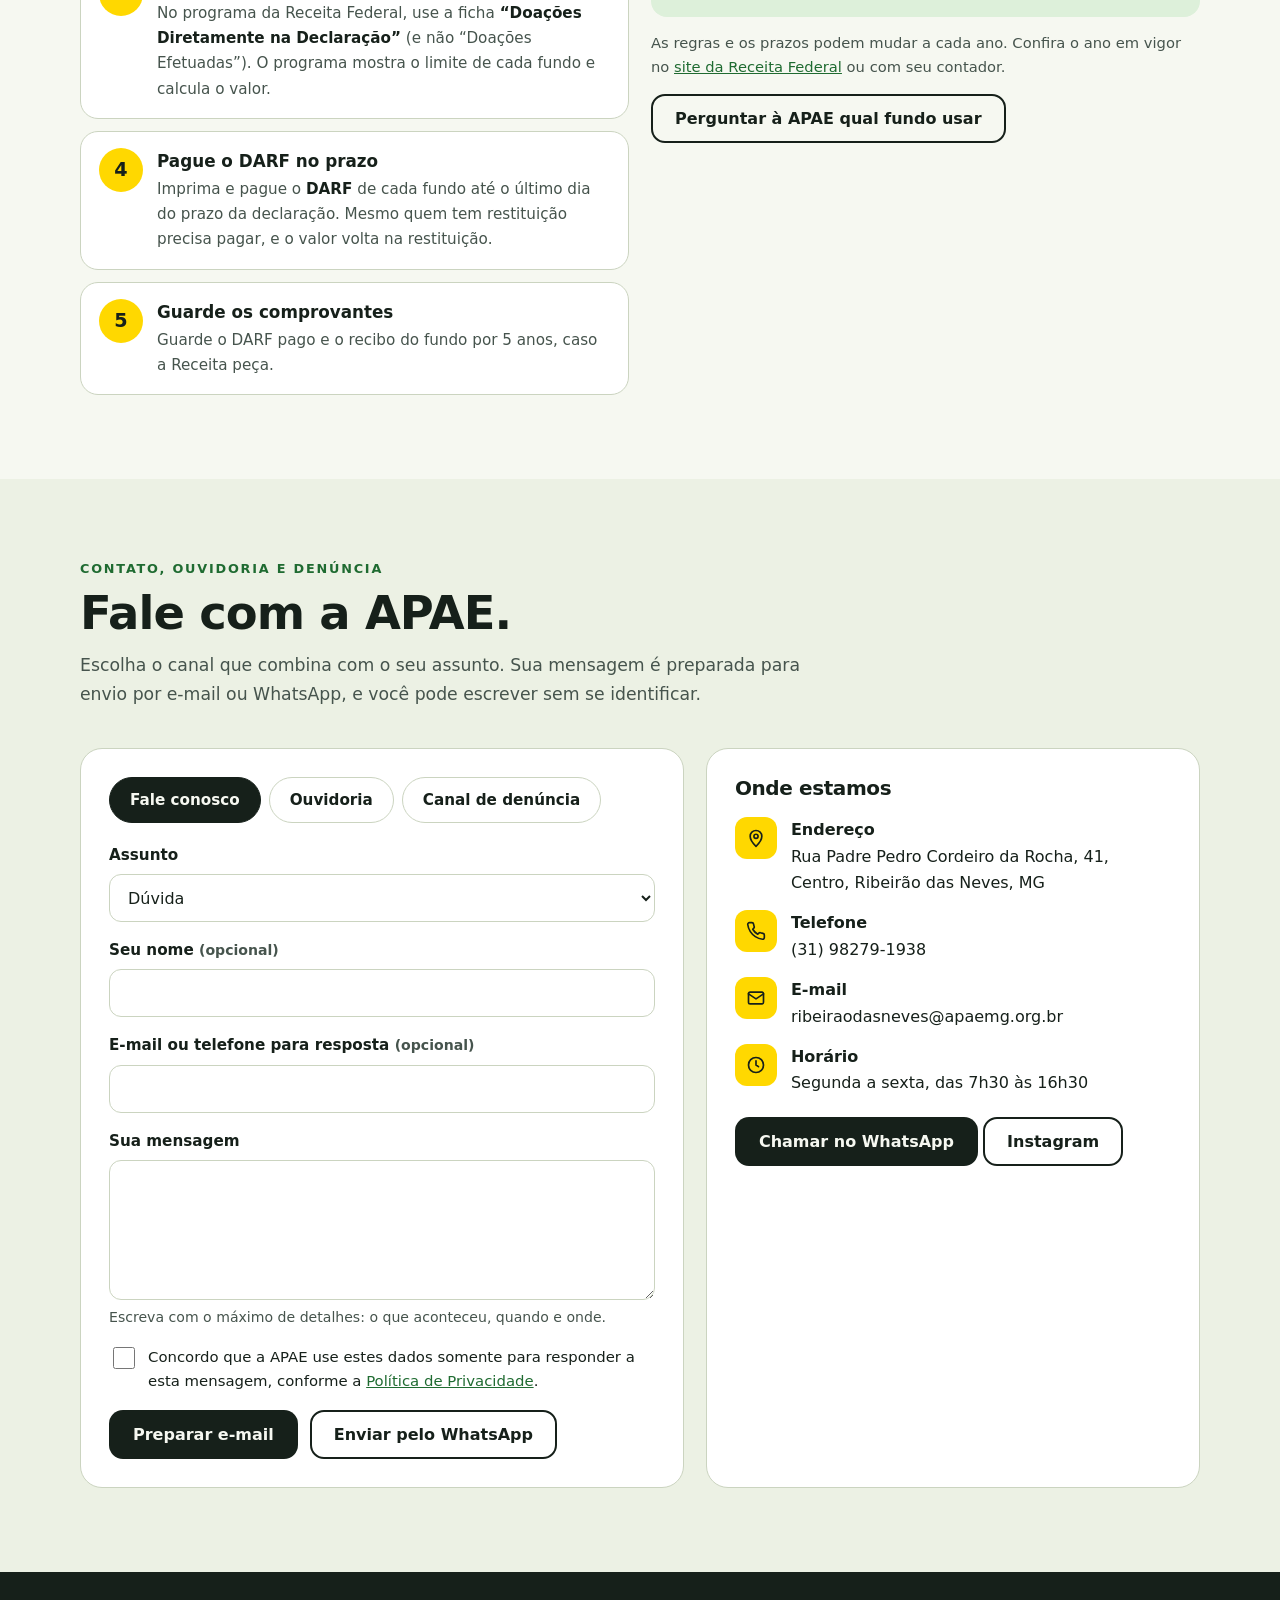
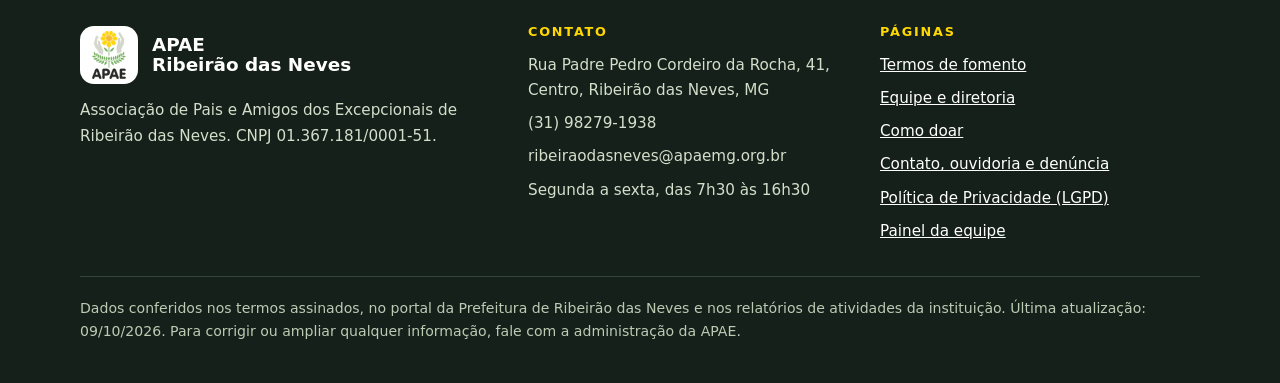
==== commit 813afcdb: "Add files via upload" ====
--- a/index.html
+++ b/index.html
@@ -6,20 +6,20 @@
 <title>Portal da Transparência APAE Neves</title>
 <meta name="description" content="Portal da Transparência da APAE de Ribeirão das Neves: termos de fomento, recursos, equipe, conquistas e como ajudar o Centro Dia por Pix ou pelo Imposto de Renda.">
 <meta name="robots" content="index,follow">
-<link rel="icon" type="image/svg+xml" href="img/logo.svg">
+<link rel="icon" type="image/svg+xml" href="logo.svg">
 <meta property="og:type" content="website">
 <meta property="og:locale" content="pt_BR">
 <meta property="og:site_name" content="APAE de Ribeirão das Neves">
 <meta property="og:title" content="Portal da Transparência da APAE de Ribeirão das Neves">
 <meta property="og:description" content="Veja os termos de fomento, a equipe, o trabalho do Centro Dia e como ajudar.">
-<meta property="og:image" content="https://gabrielphi-dev.github.io/apae-neves-transparencia/img/og.png">
+<meta property="og:image" content="https://gabrielphi-dev.github.io/apae-neves-transparencia/og.png">
 <meta property="og:url" content="https://gabrielphi-dev.github.io/apae-neves-transparencia/">
 <meta name="twitter:card" content="summary_large_image">
 <link rel="canonical" href="https://gabrielphi-dev.github.io/apae-neves-transparencia/">
 <link rel="preconnect" href="https://fonts.googleapis.com">
 <link rel="preconnect" href="https://fonts.gstatic.com" crossorigin>
 <link rel="stylesheet" href="https://fonts.googleapis.com/css2?family=Bricolage+Grotesque:opsz,wght@12..96,500;12..96,700;12..96,800&family=Public+Sans:wght@400;500;600&display=swap">
-<link rel="stylesheet" href="css/style.css">
+<link rel="stylesheet" href="style.css">
 <script type="application/ld+json">{"@context":"https://schema.org","@type":"NGO","name":"Associação de Pais e Amigos dos Excepcionais de Ribeirão das Neves","alternateName":"APAE de Ribeirão das Neves","taxID":"01.367.181/0001-51","foundingDate":"1996-08-13","telephone":"+55 31 98279-1938","email":"ribeiraodasneves@apaemg.org.br","address":{"@type":"PostalAddress","streetAddress":"Rua Padre Pedro Cordeiro da Rocha, 41, Centro","addressLocality":"Ribeirão das Neves","addressRegion":"MG","postalCode":"33805-040","addressCountry":"BR"},"sameAs":["https://www.instagram.com/apae.ribeiraodasneves/"],"description":"Associação civil beneficente que oferece o serviço Centro Dia a pessoas com deficiência intelectual e múltipla e suas famílias."}</script>
 </head>
 <body class="no-js" data-page="home">
@@ -28,7 +28,7 @@
 <header class="top">
   <div class="wrap">
     <a class="brand" href="index.html">
-      <span class="mark"><img src="img/logo.svg" alt="" width="34" height="46"></span>
+      <span class="mark"><img src="logo.svg" alt="" width="34" height="46"></span>
       <span><b>APAE Neves</b><small>Portal da Transparência</small></span>
     </a>
     <nav class="menu" id="menu" aria-label="Principal">
@@ -74,7 +74,7 @@
         <a class="btn sec" href="#termos">Ver os termos</a>
       </div>
     </div>
-    <div class="emblem" aria-hidden="true"><div class="ring" id="ring"></div><div class="disc"><img src="img/logo.svg" alt="" width="190" height="270"></div></div>
+    <div class="emblem" aria-hidden="true"><div class="ring" id="ring"></div><div class="disc"><img src="logo.svg" alt="" width="190" height="270"></div></div>
   </div>
 </section>
 
@@ -275,7 +275,7 @@
 <footer>
   <div class="wrap">
     <div>
-      <div class="logo"><span><img src="img/logo.svg" alt="" width="40" height="55"></span><b>APAE<br>Ribeirão das Neves</b></div>
+      <div class="logo"><span><img src="logo.svg" alt="" width="40" height="55"></span><b>APAE<br>Ribeirão das Neves</b></div>
       <p>Associação de Pais e Amigos dos Excepcionais de Ribeirão das Neves. CNPJ <span data-bind="cnpj">01.367.181/0001-51</span>.</p>
     </div>
     <div>
@@ -296,9 +296,9 @@
 
 <div class="sheet" id="sheet" role="dialog" aria-modal="true" aria-labelledby="sh-title"><div class="veil" data-close></div><div class="box" id="box"></div></div>
 <div class="lightbox" id="lightbox" role="dialog" aria-modal="true" aria-label="Foto ampliada"><button class="iconbtn x" type="button" aria-label="Fechar foto">✕</button><figure><img src="" alt=""><figcaption></figcaption></figure></div>
-<script type="application/json" id="dados-embed">{"versao":1,"atualizadoEm":"2026-10-09","instituicao":{"nome":"Associação de Pais e Amigos dos Excepcionais de Ribeirão das Neves","sigla":"APAE de Ribeirão das Neves","cnpj":"01.367.181/0001-51","natureza":"Associação civil beneficente, sem fins lucrativos","presidente":"Edmilson de Souza Costa","mandato":"08/12/2023 a 07/12/2026","endereco":"Rua Padre Pedro Cordeiro da Rocha, 41, Centro, Ribeirão das Neves, MG","cep":"33805-040","telefone":"(31) 98279-1938","whatsapp":"5531982791938","email":"ribeiraodasneves@apaemg.org.br","instagram":"https://www.instagram.com/apae.ribeiraodasneves/","horario":"Segunda a sexta, das 7h30 às 16h30","secretaria":"Secretaria Municipal de Desenvolvimento Social e Cidadania","banco":"Banco do Brasil (001), uma conta específica para cada parceria","conselhos":"CMAS (inscrição nº 01), CMDCA, CMPCD e CMS","regioes":"Centro, Veneza e Justinópolis","formDenunciaAnonima":"","formOuvidoria":"","telefone2":"(31) 98323-1877","fundacao":"13/08/1996","utilidadePublica":"Municipal (nº 1846/96) e Estadual (nº 13.226/99)","orgaoDiretor":"8 membros, com reuniões bimestrais"},"doacao":{"pixChave":"01367181000151","pixTipo":"CNPJ","pixNome":"APAE RIBEIRAO DAS NEVES","pixCidade":"RIBEIRAO DAS NEVES","valoresSugeridos":[20,50,100],"irStatus":"consultar","irProjeto":"","irTexto":"A APAE está inscrita no CMDCA. Para saber qual fundo e qual projeto estão abertos para receber a destinação neste ano, fale com a administração."},"impacto":{"ano":2024,"fonte":"Relatório de Atividades 2024 (último relatório anual concluído) e plano de trabalho de 2025","usuarios":79,"capacidade":100,"familiasEncontros":15,"apresentacoes":10,"ambiencias":5,"acoes":16,"vezesPorSemana":2},"atividades":[{"titulo":"Vivências: cuidado e autocuidado","texto":"Rotinas de higiene, alimentação e cuidado pessoal, feitas com apoio da equipe para ganhar autonomia no dia a dia.","facil":"Aprender a cuidar de si, com ajuda da equipe."},{"titulo":"Corpo em Movimento","texto":"Caminhadas, alongamento e atividades físicas. Cerca de 30 usuários participam de cada caminhada.","facil":"Caminhar e se mexer. Cerca de 30 pessoas em cada passeio."},{"titulo":"Participação Social","texto":"Passeios, eventos no parque ecológico e atividades na comunidade. Cerca de 60 usuários por atividade.","facil":"Passear e participar da vida da cidade."},{"titulo":"Arteterapia","texto":"Oficinas de pintura, artesanato e expressão artística com acompanhamento da equipe técnica.","facil":"Pintar, criar e se expressar com arte."},{"titulo":"Musicalização e maracatu","texto":"Oficina de música e grupo de maracatu, que fez 10 apresentações em eventos da Prefeitura e privados em 2024.","facil":"Tocar e dançar. O grupo de maracatu se apresentou 10 vezes em 2024."},{"titulo":"Cuidando de Quem Cuida","texto":"Encontros mensais com famílias e cuidadores, com temas escolhidos por elas e conduzidos por profissionais. Cerca de 15 familiares por oficina.","facil":"Encontro todo mês para as famílias. Elas escolhem os temas."},{"titulo":"Fórum de autogestão, autodefesa e família","texto":"Encontro que reuniu 50 pessoas para debater direitos e protagonismo das pessoas com deficiência.","facil":"Encontro para falar sobre os direitos das pessoas com deficiência."},{"titulo":"Festas e eventos abertos à comunidade","texto":"Festa Julina (cerca de 150 pessoas), noite sertaneja (cerca de 200 pessoas), apresentações no IFMG e semana da pessoa com deficiência.","facil":"Festas abertas a todos, que ajudam a APAE e juntam as pessoas."}],"conquistas":[{"titulo":"6 termos de fomento com a Prefeitura","texto":"Parcerias formalizadas entre 2022 e 2025, somando R$ 975.000,00 para o Centro Dia.","facil":"6 acordos com a Prefeitura para ajudar o Centro Dia."},{"titulo":"Inscrição em conselhos municipais","texto":"Inscrita no Conselho Municipal de Assistência Social (nº 01) e também no CMDCA, no CMPCD e no CMS.","facil":"A APAE é registrada nos conselhos da cidade."},{"titulo":"Trabalho em rede","texto":"Articulação com CRAS, CREAS, saúde mental, UBS e demais serviços de proteção social da cidade.","facil":"A APAE trabalha junto com CRAS, CREAS e postos de saúde."},{"titulo":"Equipe capacitada pela SEDESE","texto":"Em 2024, a equipe do Centro Dia participou de capacitação promovida pela Secretaria de Estado de Desenvolvimento Social.","facil":"A equipe fez curso oferecido pelo Estado."},{"titulo":"Centro Dia em funcionamento contínuo","texto":"De abril a dezembro de 2024, o Centro Dia funcionou todos os dias úteis e atendeu 79 pessoas com deficiência.","facil":"O Centro Dia abriu todos os dias úteis e atendeu 79 pessoas em 2024."},{"titulo":"Maracatu da APAE","texto":"Grupo de usuários que se apresentou 10 vezes em 2024, mostrando talento e quebrando barreiras.","facil":"O grupo de maracatu se apresentou 10 vezes."}],"termos":[{"num":"005","ano":2025,"nome":"Casa Nova","valor":400000,"origem":"Federal","cor":"#FFD800","objeto":"Continuidade, manutenção e otimização da oferta dos serviços socioassistenciais para pessoas com deficiência intelectual e múltipla e suas famílias, no Centro Dia.","facil":"Dinheiro para manter e melhorar os serviços do Centro Dia para pessoas com deficiência e suas famílias.","emenda":"Emenda Parlamentar Federal nº 202439600016/2024","processo":"9253","vigencia":"10/03/2025 a 09/03/2027","link":"https://ribeiraodasneves.mg.gov.br/src/common/assets/documentos/parcerias/Apae-4.pdf","situacao":"formalizado"},{"num":"006","ano":2025,"nome":"Complementar","valor":100000,"origem":"Federal","cor":"#4FA64F","objeto":"Complementação da equipe de referência do Centro Dia, com 3 educadores sociais e 1 monitor social de 40 horas, e recurso para combustível dos veículos da instituição.","facil":"Dinheiro para pagar mais profissionais do Centro Dia e o combustível dos carros.","emenda":"Emenda parlamentar federal","processo":"","vigencia":"Execução de 04/2025 a 03/2026","link":"","situacao":"formalizado"},{"num":"023","ano":2024,"nome":"Complementando o Serviço do Centro Dia","valor":150000,"origem":"Municipal","cor":"#7FC27F","objeto":"Atendimento a pessoas com deficiência intelectual e múltipla em dependência de cuidados de terceiros que já concluíram o percurso escolar, e a suas famílias, com equipe própria e materiais de higiene e papelaria.","facil":"Dinheiro para atender adultos com deficiência e suas famílias e pagar a equipe.","emenda":"Emendas impositivas individual e de bancada nº 127-C/2023 e 229-C/2023","processo":"5075/2024","vigencia":"Execução de 11/2024 a 10/2025","link":"https://ribeiraodasneves.mg.gov.br/src/common/assets/documentos/parcerias/Apae-termo-023.pdf","situacao":"formalizado"},{"num":"015","ano":2024,"nome":"Autonomia em Movimento","valor":220000,"origem":"Municipal","cor":"#2C7A3B","objeto":"Continuidade, manutenção e otimização dos serviços socioassistenciais de convivência e fortalecimento de vínculos para pessoas com deficiência intelectual e múltipla, em espaços participativos.","facil":"Dinheiro para atividades que ajudam as pessoas com deficiência a ter mais autonomia e amizades.","emenda":"Emendas impositivas individual e de bancada nº 007, 008, 078, 083, 131, 135, 177 e 202-C/2023","processo":"3276/2024","vigencia":"Repasse em parcela única de R$ 220.000,00","link":"https://ribeiraodasneves.mg.gov.br/src/common/assets/documentos/parcerias/APAE-TERMO-015-24.pdf","situacao":"formalizado"},{"num":"024","ano":2024,"nome":"Cuidando de Quem Cuida","valor":5000,"origem":"Municipal","cor":"#C9A100","objeto":"Incremento para a continuidade, manutenção e otimização dos serviços de proteção social especial para pessoas com deficiência, idosas e suas famílias, com apoio psicológico e emocional.","facil":"Dinheiro para apoiar as famílias e cuidadores, com conversa e ajuda emocional.","emenda":"Emenda impositiva individual nº 041-C/2023","processo":"3284/2024","vigencia":"","link":"https://ribeiraodasneves.mg.gov.br/src/common/assets/documentos/parcerias/Apae-termo-024-1.pdf","situacao":"formalizado"},{"num":"017","ano":2022,"nome":"Superar Barreiras para Garantir a Inclusão","valor":100000,"origem":"Federal","cor":"#9AA89B","objeto":"Manutenção dos serviços de proteção social especial que ofertam o serviço socioassistencial Centro Dia.","facil":"Dinheiro para manter o Centro Dia funcionando.","emenda":"Emenda Parlamentar Federal nº 202281000306","processo":"4370/2022","vigencia":"","link":"https://ribeiraodasneves.mg.gov.br/src/common/assets/documentos/parcerias/TERMO_APAE_017-2022.pdf","situacao":"formalizado"},{"num":"210","ano":2026,"nome":"Psicologia e Inclusão","valor":30000,"origem":"Municipal","cor":"#B7D77A","situacao":"plano","objeto":"Custeio da contratação de 1 profissional de psicologia, por 10 meses, para integrar a equipe de referência do Centro Dia e garantir o atendimento multidisciplinar a pessoas com deficiência intelectual e múltipla e suas famílias.","facil":"Dinheiro para contratar um psicólogo para o Centro Dia por 10 meses.","emenda":"Emenda parlamentar impositiva municipal nº 210/2026","processo":"","vigencia":"10 meses após o recebimento integral do recurso","link":""},{"num":"110","ano":2026,"nome":"Mobiliar: complemento","valor":50253.18,"origem":"Municipal","cor":"#E3C65A","situacao":"plano","objeto":"Aquisição de mobiliário e equipamentos de uso contínuo para o Centro Dia, em complemento a itens ainda não adquiridos com emendas anteriores.","facil":"Dinheiro para comprar móveis e equipamentos para o Centro Dia.","emenda":"Emenda parlamentar de bancada nº 110-C/2025","processo":"","vigencia":"3 meses após o recebimento integral do recurso","link":""}],"diretoria":[{"cargo":"Presidente","nome":"Edmilson de Souza Costa"},{"cargo":"Vice-presidente","nome":"Rogério Alves de Jesus"},{"cargo":"1º Diretor Secretário","nome":"Anderson Cesario de Oliveira"},{"cargo":"2º Diretor Secretário","nome":"Valtair Martins de Paula"},{"cargo":"1º Diretor Financeiro","nome":"Ademir Rodrigues de Souza"},{"cargo":"2º Diretor Financeiro","nome":"Rafael Henrique de Souza Ribeiro"},{"cargo":"Diretor Social","nome":"José Geraldo Silva da Glória"},{"cargo":"Diretor de Patrimônio","nome":"Neimar Reis Passos"}],"conselhoFiscal":{"efetivos":["Maria Emaculada de Santana Duarte","Ieda Ferreira","Maria Adair Costa Ribeiro"],"suplentes":["Luciana Edwiges Carmo de Jesus","Eva Pipper","Ana Paula Soares Diamantino"]},"conselhoAdministracao":["Glauco Luiz de Souza","Paulo Sergio do Valle Nogueira","Aline Cristina de Jesus Silva","Flavia Daiana de Assis Pereira","Alquimimo Fabio Ornelas Botelho"],"ataPosse":"Eleita e empossada em assembleia de 07/12/2023, com ata registrada no Cartório de Registro Civil de Pessoas Jurídicas de Ribeirão das Neves.","equipe":[{"cargo":"Coordenação do Centro Dia","nome":""},{"cargo":"Assistente Social","nome":""},{"cargo":"Psicologia","nome":""},{"cargo":"Educadores Sociais (2)","nome":""},{"cargo":"Oficineiros (2)","nome":""},{"cargo":"Monitoria","nome":""},{"cargo":"Recepção","nome":""}],"equipeNota":"Cargos da equipe técnica de referência do Centro Dia, conforme o plano de trabalho de 2025. Os nomes não são divulgados porque a equipe pode mudar ao longo do tempo.","depoimentos":[],"fotos":[{"arquivo":"img/fotos/maracatu-rua.jpg","legenda":"Grupo de maracatu da APAE em apresentação na rua","alt":"Grupo de pessoas com camisetas laranja tocando tambores em apresentação ao ar livre"},{"arquivo":"img/fotos/maracatu-palco.jpg","legenda":"Apresentação do maracatu em um palco","alt":"Grupo de maracatu com instrumentos de percussão sobre um palco, em frente à plateia"},{"arquivo":"img/fotos/evento-comunidade.jpg","legenda":"Evento com usuários, famílias e comunidade","alt":"Multidão de pessoas com camisetas azuis reunidas ao ar livre em um evento"},{"arquivo":"img/fotos/parque-grupo.jpg","legenda":"Passeio no parque ecológico","alt":"Grupo de usuários e profissionais reunido sob as árvores em um parque, com uma pessoa em cadeira de rodas"},{"arquivo":"img/fotos/piquenique.jpg","legenda":"Piquenique no parque","alt":"Pessoas sentadas em uma toalha de piquenique no chão do parque, sorrindo"},{"arquivo":"img/fotos/oficina-arte.jpg","legenda":"Oficina de arte no Centro Dia","alt":"Usuário pintando com tinta sobre papel em uma mesa"},{"arquivo":"img/fotos/jogo-coordenacao.jpg","legenda":"Atividade de coordenação motora","alt":"Participante encaixando argolas coloridas em um jogo de madeira"},{"arquivo":"img/fotos/encontro-familias.jpg","legenda":"Encontro com famílias e cuidadores","alt":"Grupo de familiares sentados em cadeiras em uma sala, assistindo a uma apresentação"},{"arquivo":"img/fotos/ifmg-visita.jpg","legenda":"Visita ao Instituto Federal (IFMG)","alt":"Grupo animado de usuários e equipe posando diante da parede do Instituto Federal"},{"arquivo":"img/fotos/forum-auditorio.jpg","legenda":"Encontro em auditório com bandeira da APAE","alt":"Grupo grande de pessoas reunido em um auditório segurando uma bandeira azul"}]}</script>
-<script src="js/qrcode.js"></script>
-<script src="js/app.js"></script>
+<script type="application/json" id="dados-embed">{"versao":1,"atualizadoEm":"2026-10-09","instituicao":{"nome":"Associação de Pais e Amigos dos Excepcionais de Ribeirão das Neves","sigla":"APAE de Ribeirão das Neves","cnpj":"01.367.181/0001-51","natureza":"Associação civil beneficente, sem fins lucrativos","presidente":"Edmilson de Souza Costa","mandato":"08/12/2023 a 07/12/2026","endereco":"Rua Padre Pedro Cordeiro da Rocha, 41, Centro, Ribeirão das Neves, MG","cep":"33805-040","telefone":"(31) 98279-1938","whatsapp":"5531982791938","email":"ribeiraodasneves@apaemg.org.br","instagram":"https://www.instagram.com/apae.ribeiraodasneves/","horario":"Segunda a sexta, das 7h30 às 16h30","secretaria":"Secretaria Municipal de Desenvolvimento Social e Cidadania","banco":"Banco do Brasil (001), uma conta específica para cada parceria","conselhos":"CMAS (inscrição nº 01), CMDCA, CMPCD e CMS","regioes":"Centro, Veneza e Justinópolis","formDenunciaAnonima":"","formOuvidoria":"","telefone2":"(31) 98323-1877","fundacao":"13/08/1996","utilidadePublica":"Municipal (nº 1846/96) e Estadual (nº 13.226/99)","orgaoDiretor":"8 membros, com reuniões bimestrais"},"doacao":{"pixChave":"01367181000151","pixTipo":"CNPJ","pixNome":"APAE RIBEIRAO DAS NEVES","pixCidade":"RIBEIRAO DAS NEVES","valoresSugeridos":[20,50,100],"irStatus":"consultar","irProjeto":"","irTexto":"A APAE está inscrita no CMDCA. Para saber qual fundo e qual projeto estão abertos para receber a destinação neste ano, fale com a administração."},"impacto":{"ano":2024,"fonte":"Relatório de Atividades 2024 (último relatório anual concluído) e plano de trabalho de 2025","usuarios":79,"capacidade":100,"familiasEncontros":15,"apresentacoes":10,"ambiencias":5,"acoes":16,"vezesPorSemana":2},"atividades":[{"titulo":"Vivências: cuidado e autocuidado","texto":"Rotinas de higiene, alimentação e cuidado pessoal, feitas com apoio da equipe para ganhar autonomia no dia a dia.","facil":"Aprender a cuidar de si, com ajuda da equipe."},{"titulo":"Corpo em Movimento","texto":"Caminhadas, alongamento e atividades físicas. Cerca de 30 usuários participam de cada caminhada.","facil":"Caminhar e se mexer. Cerca de 30 pessoas em cada passeio."},{"titulo":"Participação Social","texto":"Passeios, eventos no parque ecológico e atividades na comunidade. Cerca de 60 usuários por atividade.","facil":"Passear e participar da vida da cidade."},{"titulo":"Arteterapia","texto":"Oficinas de pintura, artesanato e expressão artística com acompanhamento da equipe técnica.","facil":"Pintar, criar e se expressar com arte."},{"titulo":"Musicalização e maracatu","texto":"Oficina de música e grupo de maracatu, que fez 10 apresentações em eventos da Prefeitura e privados em 2024.","facil":"Tocar e dançar. O grupo de maracatu se apresentou 10 vezes em 2024."},{"titulo":"Cuidando de Quem Cuida","texto":"Encontros mensais com famílias e cuidadores, com temas escolhidos por elas e conduzidos por profissionais. Cerca de 15 familiares por oficina.","facil":"Encontro todo mês para as famílias. Elas escolhem os temas."},{"titulo":"Fórum de autogestão, autodefesa e família","texto":"Encontro que reuniu 50 pessoas para debater direitos e protagonismo das pessoas com deficiência.","facil":"Encontro para falar sobre os direitos das pessoas com deficiência."},{"titulo":"Festas e eventos abertos à comunidade","texto":"Festa Julina (cerca de 150 pessoas), noite sertaneja (cerca de 200 pessoas), apresentações no IFMG e semana da pessoa com deficiência.","facil":"Festas abertas a todos, que ajudam a APAE e juntam as pessoas."}],"conquistas":[{"titulo":"6 termos de fomento com a Prefeitura","texto":"Parcerias formalizadas entre 2022 e 2025, somando R$ 975.000,00 para o Centro Dia.","facil":"6 acordos com a Prefeitura para ajudar o Centro Dia."},{"titulo":"Inscrição em conselhos municipais","texto":"Inscrita no Conselho Municipal de Assistência Social (nº 01) e também no CMDCA, no CMPCD e no CMS.","facil":"A APAE é registrada nos conselhos da cidade."},{"titulo":"Trabalho em rede","texto":"Articulação com CRAS, CREAS, saúde mental, UBS e demais serviços de proteção social da cidade.","facil":"A APAE trabalha junto com CRAS, CREAS e postos de saúde."},{"titulo":"Equipe capacitada pela SEDESE","texto":"Em 2024, a equipe do Centro Dia participou de capacitação promovida pela Secretaria de Estado de Desenvolvimento Social.","facil":"A equipe fez curso oferecido pelo Estado."},{"titulo":"Centro Dia em funcionamento contínuo","texto":"De abril a dezembro de 2024, o Centro Dia funcionou todos os dias úteis e atendeu 79 pessoas com deficiência.","facil":"O Centro Dia abriu todos os dias úteis e atendeu 79 pessoas em 2024."},{"titulo":"Maracatu da APAE","texto":"Grupo de usuários que se apresentou 10 vezes em 2024, mostrando talento e quebrando barreiras.","facil":"O grupo de maracatu se apresentou 10 vezes."}],"termos":[{"num":"005","ano":2025,"nome":"Casa Nova","valor":400000,"origem":"Federal","cor":"#FFD800","objeto":"Continuidade, manutenção e otimização da oferta dos serviços socioassistenciais para pessoas com deficiência intelectual e múltipla e suas famílias, no Centro Dia.","facil":"Dinheiro para manter e melhorar os serviços do Centro Dia para pessoas com deficiência e suas famílias.","emenda":"Emenda Parlamentar Federal nº 202439600016/2024","processo":"9253","vigencia":"10/03/2025 a 09/03/2027","link":"https://ribeiraodasneves.mg.gov.br/src/common/assets/documentos/parcerias/Apae-4.pdf","situacao":"formalizado"},{"num":"006","ano":2025,"nome":"Complementar","valor":100000,"origem":"Federal","cor":"#4FA64F","objeto":"Complementação da equipe de referência do Centro Dia, com 3 educadores sociais e 1 monitor social de 40 horas, e recurso para combustível dos veículos da instituição.","facil":"Dinheiro para pagar mais profissionais do Centro Dia e o combustível dos carros.","emenda":"Emenda parlamentar federal","processo":"","vigencia":"Execução de 04/2025 a 03/2026","link":"","situacao":"formalizado"},{"num":"023","ano":2024,"nome":"Complementando o Serviço do Centro Dia","valor":150000,"origem":"Municipal","cor":"#7FC27F","objeto":"Atendimento a pessoas com deficiência intelectual e múltipla em dependência de cuidados de terceiros que já concluíram o percurso escolar, e a suas famílias, com equipe própria e materiais de higiene e papelaria.","facil":"Dinheiro para atender adultos com deficiência e suas famílias e pagar a equipe.","emenda":"Emendas impositivas individual e de bancada nº 127-C/2023 e 229-C/2023","processo":"5075/2024","vigencia":"Execução de 11/2024 a 10/2025","link":"https://ribeiraodasneves.mg.gov.br/src/common/assets/documentos/parcerias/Apae-termo-023.pdf","situacao":"formalizado"},{"num":"015","ano":2024,"nome":"Autonomia em Movimento","valor":220000,"origem":"Municipal","cor":"#2C7A3B","objeto":"Continuidade, manutenção e otimização dos serviços socioassistenciais de convivência e fortalecimento de vínculos para pessoas com deficiência intelectual e múltipla, em espaços participativos.","facil":"Dinheiro para atividades que ajudam as pessoas com deficiência a ter mais autonomia e amizades.","emenda":"Emendas impositivas individual e de bancada nº 007, 008, 078, 083, 131, 135, 177 e 202-C/2023","processo":"3276/2024","vigencia":"Repasse em parcela única de R$ 220.000,00","link":"https://ribeiraodasneves.mg.gov.br/src/common/assets/documentos/parcerias/APAE-TERMO-015-24.pdf","situacao":"formalizado"},{"num":"024","ano":2024,"nome":"Cuidando de Quem Cuida","valor":5000,"origem":"Municipal","cor":"#C9A100","objeto":"Incremento para a continuidade, manutenção e otimização dos serviços de proteção social especial para pessoas com deficiência, idosas e suas famílias, com apoio psicológico e emocional.","facil":"Dinheiro para apoiar as famílias e cuidadores, com conversa e ajuda emocional.","emenda":"Emenda impositiva individual nº 041-C/2023","processo":"3284/2024","vigencia":"","link":"https://ribeiraodasneves.mg.gov.br/src/common/assets/documentos/parcerias/Apae-termo-024-1.pdf","situacao":"formalizado"},{"num":"017","ano":2022,"nome":"Superar Barreiras para Garantir a Inclusão","valor":100000,"origem":"Federal","cor":"#9AA89B","objeto":"Manutenção dos serviços de proteção social especial que ofertam o serviço socioassistencial Centro Dia.","facil":"Dinheiro para manter o Centro Dia funcionando.","emenda":"Emenda Parlamentar Federal nº 202281000306","processo":"4370/2022","vigencia":"","link":"https://ribeiraodasneves.mg.gov.br/src/common/assets/documentos/parcerias/TERMO_APAE_017-2022.pdf","situacao":"formalizado"},{"num":"210","ano":2026,"nome":"Psicologia e Inclusão","valor":30000,"origem":"Municipal","cor":"#B7D77A","situacao":"plano","objeto":"Custeio da contratação de 1 profissional de psicologia, por 10 meses, para integrar a equipe de referência do Centro Dia e garantir o atendimento multidisciplinar a pessoas com deficiência intelectual e múltipla e suas famílias.","facil":"Dinheiro para contratar um psicólogo para o Centro Dia por 10 meses.","emenda":"Emenda parlamentar impositiva municipal nº 210/2026","processo":"","vigencia":"10 meses após o recebimento integral do recurso","link":""},{"num":"110","ano":2026,"nome":"Mobiliar: complemento","valor":50253.18,"origem":"Municipal","cor":"#E3C65A","situacao":"plano","objeto":"Aquisição de mobiliário e equipamentos de uso contínuo para o Centro Dia, em complemento a itens ainda não adquiridos com emendas anteriores.","facil":"Dinheiro para comprar móveis e equipamentos para o Centro Dia.","emenda":"Emenda parlamentar de bancada nº 110-C/2025","processo":"","vigencia":"3 meses após o recebimento integral do recurso","link":""}],"diretoria":[{"cargo":"Presidente","nome":"Edmilson de Souza Costa"},{"cargo":"Vice-presidente","nome":"Rogério Alves de Jesus"},{"cargo":"1º Diretor Secretário","nome":"Anderson Cesario de Oliveira"},{"cargo":"2º Diretor Secretário","nome":"Valtair Martins de Paula"},{"cargo":"1º Diretor Financeiro","nome":"Ademir Rodrigues de Souza"},{"cargo":"2º Diretor Financeiro","nome":"Rafael Henrique de Souza Ribeiro"},{"cargo":"Diretor Social","nome":"José Geraldo Silva da Glória"},{"cargo":"Diretor de Patrimônio","nome":"Neimar Reis Passos"}],"conselhoFiscal":{"efetivos":["Maria Emaculada de Santana Duarte","Ieda Ferreira","Maria Adair Costa Ribeiro"],"suplentes":["Luciana Edwiges Carmo de Jesus","Eva Pipper","Ana Paula Soares Diamantino"]},"conselhoAdministracao":["Glauco Luiz de Souza","Paulo Sergio do Valle Nogueira","Aline Cristina de Jesus Silva","Flavia Daiana de Assis Pereira","Alquimimo Fabio Ornelas Botelho"],"ataPosse":"Eleita e empossada em assembleia de 07/12/2023, com ata registrada no Cartório de Registro Civil de Pessoas Jurídicas de Ribeirão das Neves.","equipe":[{"cargo":"Coordenação do Centro Dia","nome":""},{"cargo":"Assistente Social","nome":""},{"cargo":"Psicologia","nome":""},{"cargo":"Educadores Sociais (2)","nome":""},{"cargo":"Oficineiros (2)","nome":""},{"cargo":"Monitoria","nome":""},{"cargo":"Recepção","nome":""}],"equipeNota":"Cargos da equipe técnica de referência do Centro Dia, conforme o plano de trabalho de 2025. Os nomes não são divulgados porque a equipe pode mudar ao longo do tempo.","depoimentos":[],"fotos":[{"arquivo":"maracatu-rua.jpg","legenda":"Grupo de maracatu da APAE em apresentação na rua","alt":"Grupo de pessoas com camisetas laranja tocando tambores em apresentação ao ar livre"},{"arquivo":"maracatu-palco.jpg","legenda":"Apresentação do maracatu em um palco","alt":"Grupo de maracatu com instrumentos de percussão sobre um palco, em frente à plateia"},{"arquivo":"evento-comunidade.jpg","legenda":"Evento com usuários, famílias e comunidade","alt":"Multidão de pessoas com camisetas azuis reunidas ao ar livre em um evento"},{"arquivo":"parque-grupo.jpg","legenda":"Passeio no parque ecológico","alt":"Grupo de usuários e profissionais reunido sob as árvores em um parque, com uma pessoa em cadeira de rodas"},{"arquivo":"piquenique.jpg","legenda":"Piquenique no parque","alt":"Pessoas sentadas em uma toalha de piquenique no chão do parque, sorrindo"},{"arquivo":"oficina-arte.jpg","legenda":"Oficina de arte no Centro Dia","alt":"Usuário pintando com tinta sobre papel em uma mesa"},{"arquivo":"jogo-coordenacao.jpg","legenda":"Atividade de coordenação motora","alt":"Participante encaixando argolas coloridas em um jogo de madeira"},{"arquivo":"encontro-familias.jpg","legenda":"Encontro com famílias e cuidadores","alt":"Grupo de familiares sentados em cadeiras em uma sala, assistindo a uma apresentação"},{"arquivo":"ifmg-visita.jpg","legenda":"Visita ao Instituto Federal (IFMG)","alt":"Grupo animado de usuários e equipe posando diante da parede do Instituto Federal"},{"arquivo":"forum-auditorio.jpg","legenda":"Encontro em auditório com bandeira da APAE","alt":"Grupo grande de pessoas reunido em um auditório segurando uma bandeira azul"}]}</script>
+<script src="qrcode.js"></script>
+<script src="app.js"></script>
 <script>(function(){var r=document.getElementById('ring');if(!r)return;var h='';for(var i=0;i<16;i++)h+='<i style="transform:rotate('+(i*22.5)+'deg)"></i>';r.innerHTML=h})();</script>
 </body>
 </html>
--- a/style.css
+++ b/style.css
@@ -0,0 +1,374 @@
+/* Portal da Transparência APAE Neves
+   Tokens saem do logo: amarelo da flor, verde das folhas, grafite do texto. */
+:root{
+  --sun:#FFD800;--sun-deep:#E9B800;--leaf:#4FA64F;--leaf-deep:#2C7A3B;
+  --ink:#16201A;--bg:#F6F8F1;--bg-2:#ECF1E4;--card:#FFFFFF;--line:#CBD4C0;--muted:#46544D;
+  --accent-text:#1F6B31;--sun-soft:#FFF4B8;--leaf-soft:#DDF0DA;--hero-a:#FFF2A6;--hero-b:#CFEBC8;
+  --on-sun:#16201A;--focus:#0B5CAD;--danger:#8A1C1C;--danger-soft:#FBE4E1;
+  --shadow:0 10px 30px rgba(22,32,26,.08);
+  --f-display:"Bricolage Grotesque","Trebuchet MS",system-ui,sans-serif;
+  --f-body:"Public Sans",system-ui,-apple-system,"Segoe UI",sans-serif;
+  color-scheme:light;
+}
+@media (prefers-color-scheme: dark){
+  :root:not([data-theme="light"]){
+    --ink:#EEF3E8;--bg:#0F1511;--bg-2:#151D17;--card:#1A241D;--line:#3A4A3F;--muted:#B3C0B6;
+    --accent-text:#8FD69A;--sun-soft:#3A3410;--leaf-soft:#1D3322;--hero-a:#2A2606;--hero-b:#12301A;
+    --focus:#7DB8FF;--danger:#FFB4AB;--danger-soft:#3B1A18;--shadow:0 10px 30px rgba(0,0,0,.35);color-scheme:dark}
+}
+:root[data-theme="dark"]{
+  --ink:#EEF3E8;--bg:#0F1511;--bg-2:#151D17;--card:#1A241D;--line:#3A4A3F;--muted:#B3C0B6;
+  --accent-text:#8FD69A;--sun-soft:#3A3410;--leaf-soft:#1D3322;--hero-a:#2A2606;--hero-b:#12301A;
+  --focus:#7DB8FF;--danger:#FFB4AB;--danger-soft:#3B1A18;--shadow:0 10px 30px rgba(0,0,0,.35);color-scheme:dark}
+/* alto contraste: preto, branco e amarelo */
+:root.hc{--ink:#FFFFFF;--bg:#000000;--bg-2:#000000;--card:#000000;--line:#FFFFFF;--muted:#FFFFFF;--accent-text:#FFE600;
+  --sun-soft:#000000;--leaf-soft:#000000;--hero-a:#000000;--hero-b:#000000;--focus:#FFE600;--shadow:none;--danger:#FFE600;--danger-soft:#000000;color-scheme:dark}
+.hc .hero,.hc .btn.pri,.hc .stat,.hc .t,.hc .panel{background:#000}
+.hc .btn.pri{background:#FFE600;color:#000;border-color:#FFE600}
+.hc .btn.sec,.hc .chip{border-color:#fff;color:#fff}
+.hc a{color:#FFE600}
+.hc .skip{background:#FFE600;color:#000}
+.hc .brand,.hc nav.menu a{color:#fff}
+.hc nav.menu a:hover,.hc nav.menu a[aria-current="page"]{background:#000;color:#FFE600;outline:2px solid #FFE600}
+.hc .blob,.hc .emblem .ring{display:none}
+.hc footer{background:#000;border-top:2px solid #fff}
+.hc .t::after{display:none}
+
+*{box-sizing:border-box}
+html{scroll-behavior:smooth;scroll-padding-top:90px;font-size:100%}
+body{margin:0;background:var(--bg);color:var(--ink);font:400 1rem/1.65 var(--f-body);-webkit-font-smoothing:antialiased;overflow-x:hidden}
+img,svg{max-width:100%}
+img{display:block}
+a{color:var(--accent-text)}
+h1,h2,h3,h4{font-family:var(--f-display);line-height:1.1;margin:0;text-wrap:balance;letter-spacing:-.02em}
+p{margin:0}
+.wrap{width:min(1160px,100%);margin-inline:auto;padding-inline:20px}
+.eyebrow{font:600 .8rem/1 var(--f-body);letter-spacing:.14em;text-transform:uppercase;color:var(--accent-text)}
+:focus-visible{outline:3px solid var(--focus);outline-offset:3px;border-radius:6px}
+.sr-only{position:absolute;width:1px;height:1px;overflow:hidden;clip:rect(0 0 0 0);white-space:nowrap}
+.skip{position:absolute;left:12px;top:-60px;background:var(--ink);color:var(--bg);padding:12px 18px;border-radius:10px;z-index:200;font-weight:600;transition:top .2s}
+.skip:focus{top:12px}
+
+/* ---------- cabeçalho ---------- */
+header.top{position:sticky;top:0;z-index:60;background:color-mix(in srgb,var(--bg) 88%,transparent);backdrop-filter:blur(14px);-webkit-backdrop-filter:blur(14px);border-bottom:1px solid var(--line)}
+.top .wrap{display:flex;align-items:center;gap:14px;min-height:72px}
+.brand{display:flex;align-items:center;gap:12px;text-decoration:none;color:var(--ink);min-width:0}
+.brand .mark{width:46px;height:46px;border-radius:12px;background:#fff;display:flex;align-items:center;justify-content:center;box-shadow:0 0 0 1px var(--line);flex:none;padding:3px}
+.brand .mark img{height:38px;width:auto}
+.brand b{font:800 1.04rem/1.05 var(--f-display);display:block}
+.brand small{display:block;color:var(--muted);font-size:.78rem}
+nav.menu{margin-left:auto;display:flex;gap:2px;flex-wrap:wrap;justify-content:flex-end}
+nav.menu a{padding:9px 12px;border-radius:999px;text-decoration:none;font-weight:500;font-size:.92rem;color:var(--muted);transition:background .25s,color .25s}
+nav.menu a:hover,nav.menu a[aria-current="page"],nav.menu a.on{background:var(--sun-soft);color:var(--ink)}
+.iconbtn{width:44px;height:44px;border-radius:50%;border:1px solid var(--line);background:var(--card);color:var(--ink);cursor:pointer;display:grid;place-items:center;flex:none;transition:transform .3s,background .2s}
+.iconbtn:hover{background:var(--sun-soft)}
+.burger{display:none}
+@media (max-width:980px){
+  nav.menu{position:fixed;inset:72px 0 auto 0;flex-direction:column;flex-wrap:nowrap;background:var(--bg);padding:12px 20px 20px;border-bottom:1px solid var(--line);transform:translateY(-12px);opacity:0;visibility:hidden;transition:.25s;max-height:calc(100vh - 72px);overflow:auto}
+  nav.menu.open{transform:none;opacity:1;visibility:visible}
+  nav.menu a{padding:14px}
+  .burger{display:grid;margin-left:auto}
+  .top .wrap{gap:8px}
+}
+
+/* barra de acessibilidade */
+.a11y{position:relative}
+.a11y-panel{position:absolute;right:0;top:54px;width:min(340px,92vw);background:var(--card);border:1px solid var(--line);border-radius:18px;box-shadow:var(--shadow);padding:18px;display:none;z-index:70}
+.a11y-panel.open{display:block;animation:rise .25s}
+.a11y-panel h2{font-size:1.1rem;margin-bottom:12px}
+.a11y-row{display:flex;gap:8px;align-items:center;justify-content:space-between;padding:10px 0;border-top:1px dashed var(--line)}
+.a11y-row:first-of-type{border-top:0}
+.a11y-row span{font-size:.95rem;font-weight:500}
+.seg{display:flex;gap:6px}
+.seg button,.tog{min-width:44px;min-height:44px;padding:8px 12px;border-radius:12px;border:1.5px solid var(--line);background:var(--bg);color:var(--ink);font:600 .92rem var(--f-body);cursor:pointer}
+.seg button:hover,.tog:hover{border-color:var(--leaf)}
+.tog[aria-pressed="true"]{background:var(--ink);color:var(--bg);border-color:var(--ink)}
+
+/* ---------- botões ---------- */
+.btn{display:inline-flex;align-items:center;justify-content:center;gap:10px;min-height:48px;padding:14px 22px;border-radius:14px;font:600 1rem/1.1 var(--f-body);text-decoration:none;border:2px solid transparent;cursor:pointer;transition:transform .25s,box-shadow .25s,background .25s;text-align:center}
+.btn.pri{background:var(--ink);color:var(--bg)}
+.btn.pri:hover{transform:translateY(-3px);box-shadow:0 12px 24px rgba(22,32,26,.22)}
+.btn.sec{border-color:var(--ink);color:var(--ink);background:transparent}
+.btn.sec:hover{background:var(--sun);color:#16201A;border-color:var(--sun);transform:translateY(-3px)}
+.btn.sun{background:var(--sun);color:#16201A}
+.btn.sun:hover{transform:translateY(-3px);box-shadow:0 12px 24px rgba(233,184,0,.4)}
+.btn[disabled]{opacity:.55;cursor:not-allowed}
+
+/* ---------- hero ---------- */
+.hero{position:relative;overflow:hidden;background:linear-gradient(160deg,var(--hero-a),var(--bg) 46%,var(--hero-b));padding-block:28px 72px}
+.blob{position:absolute;border-radius:50%;filter:blur(60px);opacity:.5;pointer-events:none}
+.b1{width:340px;height:340px;background:var(--sun);top:-80px;right:6%;animation:drift 14s ease-in-out infinite}
+.b2{width:300px;height:300px;background:var(--leaf);bottom:-120px;left:-60px;opacity:.32;animation:drift 18s ease-in-out infinite reverse}
+@keyframes drift{0%,100%{transform:translate(0,0) scale(1)}50%{transform:translate(30px,24px) scale(1.08)}}
+.hero .wrap{position:relative;display:grid;grid-template-columns:1.2fr .8fr;gap:48px;align-items:center}
+.hero h1{font-size:clamp(2rem,4.2vw,3.5rem);font-weight:800;margin:10px 0 14px}
+.hero h1 em{font-style:normal;background:linear-gradient(transparent 62%,var(--sun) 62% 92%,transparent 92%);padding-inline:.06em}
+.hc .hero h1 em{background:none;color:#FFE600;text-decoration:underline}
+.lead{font-size:1.08rem;color:var(--muted);max-width:58ch}
+.cta{display:flex;flex-wrap:wrap;gap:12px;margin-top:20px}
+.emblem{position:relative;width:min(280px,78vw);aspect-ratio:1;margin-inline:auto}
+.emblem .ring{position:absolute;inset:0;animation:spin 40s linear infinite}
+.emblem .ring i{position:absolute;left:50%;top:0;width:28px;height:50px;margin-left:-14px;border-radius:50%/70% 70% 30% 30%;background:var(--sun);transform-origin:50% 140px;opacity:.95}
+.emblem .ring i:nth-child(even){background:var(--leaf);opacity:.85}
+@keyframes spin{to{transform:rotate(360deg)}}
+.emblem .disc{position:absolute;inset:16%;border-radius:50%;background:#fff;display:grid;place-items:center;box-shadow:var(--shadow),0 0 0 8px color-mix(in srgb,var(--card) 70%,transparent);animation:float 6s ease-in-out infinite}
+.emblem .disc img{width:58%;height:auto}
+@keyframes float{0%,100%{transform:translateY(0)}50%{transform:translateY(-8px)}}
+@media (max-width:860px){.hero{padding-block:16px 64px}.hero .wrap{grid-template-columns:1fr;gap:14px}.emblem{order:-1;width:min(132px,40vw)}.emblem .ring i{height:24px;width:14px;margin-left:-7px;transform-origin:50% 66px}.hero h1{font-size:clamp(1.7rem,7.2vw,2.2rem)}.lead{font-size:.98rem}.cta{margin-top:14px}}
+
+/* ---------- números ---------- */
+.stats{margin-top:-46px;position:relative;z-index:2}
+.stats .grid{display:grid;grid-template-columns:repeat(4,1fr);gap:14px}
+.stat{background:var(--card);border:1px solid var(--line);border-radius:18px;padding:16px 18px 14px;box-shadow:var(--shadow);transition:transform .3s}
+.stat:hover{transform:translateY(-4px)}
+.stat strong{display:block;font:800 clamp(1.6rem,3vw,2.3rem)/1 var(--f-display);font-variant-numeric:tabular-nums;letter-spacing:-.03em;color:var(--accent-text)}
+.stat span{display:block;margin-top:6px;color:var(--muted);font-size:.88rem;line-height:1.35}
+@media (max-width:860px){.stats .grid{grid-template-columns:repeat(2,1fr);gap:10px}.stats{margin-top:-40px}.stat{padding:12px 14px}.stat span{font-size:.8rem}}
+@media (min-width:861px) and (max-height:760px){.hero{padding-block:16px 60px}.hero h1{font-size:clamp(1.9rem,3.6vw,3rem);margin:6px 0 10px}.lead{font-size:1rem}.cta{margin-top:14px}.emblem{width:min(220px,30vh)}.emblem .ring i{height:40px;width:22px;margin-left:-11px;transform-origin:50% 110px}.btn{min-height:44px;padding:11px 20px}}
+
+/* ---------- seções ---------- */
+section.s{padding-block:84px}
+section.alt{background:var(--bg-2)}
+.head{display:grid;gap:12px;max-width:740px;margin-bottom:40px}
+.head h2{font-size:clamp(1.9rem,3.8vw,2.9rem);font-weight:800}
+.head p{color:var(--muted);font-size:1.08rem}
+.reveal{opacity:0;transform:translateY(22px);transition:opacity .7s cubic-bezier(.2,.7,.2,1),transform .7s cubic-bezier(.2,.7,.2,1)}
+.reveal.in{opacity:1;transform:none}
+.no-js .reveal{opacity:1;transform:none}
+.panel{background:var(--card);border:1px solid var(--line);border-radius:22px;padding:28px}
+.panel h3{font-size:1.25rem;margin-bottom:18px}
+.grid2{display:grid;grid-template-columns:1.1fr .9fr;gap:22px}
+@media (max-width:860px){.grid2{grid-template-columns:1fr}}
+dl.data{display:grid;margin:0}
+dl.data div{display:grid;grid-template-columns:150px 1fr;gap:14px;padding:13px 0;border-bottom:1px dashed var(--line);align-items:start}
+dl.data div:last-child{border-bottom:0}
+dl.data dt{color:var(--muted);font-size:.9rem;font-weight:500}
+dl.data dd{margin:0;min-width:0;overflow-wrap:anywhere;display:flex;gap:10px;align-items:center;flex-wrap:wrap}
+@media (max-width:640px){dl.data div{grid-template-columns:1fr;gap:4px}}
+.copy{font:600 .8rem/1 var(--f-body);min-height:36px;padding:8px 14px;border-radius:999px;border:1.5px solid var(--line);background:var(--bg);color:var(--ink);cursor:pointer;transition:.2s}
+.copy:hover{background:var(--sun);border-color:var(--sun);color:#16201A}
+.copy.ok{background:var(--leaf-deep);border-color:var(--leaf-deep);color:#fff}
+
+/* impacto */
+.numbers{display:grid;grid-template-columns:repeat(3,1fr);gap:16px;margin-bottom:34px}@media (max-width:860px){.numbers{grid-template-columns:repeat(2,1fr)}}@media (max-width:480px){.numbers{grid-template-columns:1fr}}
+.num{background:var(--card);border:1px solid var(--line);border-radius:20px;padding:24px;position:relative;overflow:hidden}
+.num::before{content:"";position:absolute;right:-30px;top:-30px;width:90px;height:90px;border-radius:50%;background:var(--sun-soft)}
+.num strong{position:relative;display:block;font:800 clamp(2.2rem,4vw,3.2rem)/1 var(--f-display);font-variant-numeric:tabular-nums;letter-spacing:-.03em}
+.num span{position:relative;display:block;margin-top:8px;color:var(--muted);font-size:.95rem}
+.acts{display:grid;grid-template-columns:repeat(auto-fill,minmax(270px,1fr));gap:16px}
+.act{background:var(--card);border:1px solid var(--line);border-radius:20px;padding:22px;transition:transform .3s,border-color .3s}
+.act:hover{transform:translateY(-5px);border-color:var(--leaf)}
+.act h3{font-size:1.1rem;margin-bottom:8px}
+.act p{color:var(--muted);font-size:.95rem}
+.act .ic{width:40px;height:40px;border-radius:12px;display:grid;place-items:center;background:var(--sun);color:#16201A;margin-bottom:12px;font:800 1.05rem var(--f-display)}
+.act:nth-child(3n+2) .ic{background:var(--leaf);color:#fff}
+.act:nth-child(3n) .ic{background:var(--leaf-soft);color:var(--accent-text)}
+.fonte{margin-top:18px;color:var(--muted);font-size:.88rem}
+
+/* termos */
+.tools{display:flex;flex-wrap:wrap;gap:12px 18px;align-items:center;margin-bottom:26px}
+.chips{display:flex;flex-wrap:wrap;gap:8px}
+.chip{min-height:44px;padding:10px 18px;border-radius:999px;border:1.5px solid var(--line);background:var(--card);font:600 .92rem/1 var(--f-body);color:var(--ink);cursor:pointer;transition:.22s}
+.chip:hover{border-color:var(--leaf)}
+.chip[aria-pressed="true"]{background:var(--ink);color:var(--bg);border-color:var(--ink)}
+.search{margin-left:auto;position:relative;flex:1 1 240px;max-width:340px}
+.search input{width:100%;min-height:46px;padding:12px 16px 12px 44px;border-radius:999px;border:1.5px solid var(--line);background:var(--card);color:var(--ink);font:400 1rem var(--f-body)}
+.search input:focus{outline:3px solid var(--focus);outline-offset:2px}
+.search svg{position:absolute;left:16px;top:50%;transform:translateY(-50%);color:var(--muted)}
+.cards{display:grid;grid-template-columns:repeat(auto-fill,minmax(330px,1fr));gap:18px}
+.t{position:relative;text-align:left;background:var(--card);border:1px solid var(--line);border-radius:22px;padding:24px;cursor:pointer;display:flex;flex-direction:column;gap:14px;font:inherit;color:inherit;transition:transform .35s cubic-bezier(.2,.7,.2,1),box-shadow .35s,border-color .35s;overflow:hidden;min-width:0;animation:pop .5s both}
+.t::after{content:"";position:absolute;right:-46px;top:-46px;width:130px;height:130px;border-radius:50%;background:var(--sun-soft);transition:transform .5s;z-index:0}
+.t:hover{transform:translateY(-6px);box-shadow:var(--shadow);border-color:var(--leaf)}
+.t:hover::after{transform:scale(1.5)}
+.t>*{position:relative;z-index:1}
+.t .num2{font:800 2.1rem/1 var(--f-display);letter-spacing:-.03em;font-variant-numeric:tabular-nums}
+.t .num2 small{font-size:1rem;color:var(--muted);font-weight:600}
+.t h3{font-size:1.2rem}
+.t p{color:var(--muted);font-size:.95rem;display:-webkit-box;-webkit-line-clamp:3;-webkit-box-orient:vertical;overflow:hidden}
+.tags{display:flex;flex-wrap:wrap;gap:6px}
+.tag{font:600 .78rem/1 var(--f-body);padding:7px 11px;border-radius:999px;background:var(--leaf-soft);color:var(--accent-text)}
+.tag.y{background:var(--sun-soft);color:var(--ink)}
+.t .foot{margin-top:auto;display:flex;justify-content:space-between;align-items:end;gap:10px;padding-top:12px;border-top:1px dashed var(--line)}
+.t .val{font:800 1.45rem/1 var(--f-display);font-variant-numeric:tabular-nums}
+.t .more{font:600 .88rem var(--f-body);color:var(--accent-text);display:flex;align-items:center;gap:6px}
+.t:hover .more svg{transform:translateX(4px)}
+.more svg{transition:transform .25s}
+@keyframes pop{from{opacity:0;transform:translateY(18px) scale(.97)}}
+.empty{padding:40px;text-align:center;color:var(--muted);border:1.5px dashed var(--line);border-radius:20px}
+.sheet{position:fixed;inset:0;z-index:100;display:none;align-items:flex-end;justify-content:center}
+.sheet.open{display:flex}
+.sheet .veil{position:absolute;inset:0;background:rgba(10,16,12,.6);animation:fade .25s}
+.sheet .box{position:relative;width:min(760px,100%);max-height:92vh;overflow:auto;background:var(--card);color:var(--ink);border-radius:26px 26px 0 0;padding:30px 28px 34px;animation:rise .38s cubic-bezier(.2,.8,.2,1);border:1px solid var(--line)}
+@media (min-width:720px){.sheet{align-items:center;padding:24px}.sheet .box{border-radius:26px}}
+@keyframes fade{from{opacity:0}}
+@keyframes rise{from{opacity:0;transform:translateY(40px) scale(.98)}}
+.sheet .x{position:absolute;right:16px;top:16px}
+.sheet h3{font-size:1.7rem;margin:10px 0 6px;padding-right:52px}
+.sheet .obj{color:var(--muted);margin:10px 0 22px}
+.sheet dl.data div{grid-template-columns:170px 1fr}
+.sheet .actions{margin-top:22px;display:flex;flex-wrap:wrap;gap:10px}
+@media (max-width:640px){.sheet dl.data div{grid-template-columns:1fr}}
+
+/* gráfico */
+.chartbox{display:grid;grid-template-columns:1.25fr .75fr;gap:22px;align-items:stretch}
+.chart{background:var(--card);border:1px solid var(--line);border-radius:22px;padding:22px 22px 14px}
+.chart svg{width:100%;height:auto;display:block;overflow:visible}
+.legend{display:flex;flex-wrap:wrap;gap:8px 16px;margin-top:6px;font-size:.88rem;color:var(--muted)}
+.legend i{display:inline-block;width:12px;height:12px;border-radius:4px;margin-right:6px;vertical-align:-1px}
+.byyear{display:grid;gap:12px;align-content:start}
+.yr{background:var(--card);border:1px solid var(--line);border-radius:18px;padding:18px 20px;display:flex;justify-content:space-between;gap:12px;align-items:center}
+.yr b{font:800 1.5rem/1 var(--f-display)}
+.yr span{color:var(--muted);font-size:.9rem;display:block;margin-top:4px}
+.yr em{font:800 1.2rem/1 var(--f-display);font-style:normal;font-variant-numeric:tabular-nums;text-align:right}
+.yr.tot{background:var(--sun-soft)}
+@media (max-width:860px){.chartbox{grid-template-columns:1fr}}
+
+/* conquistas e galeria */
+.wins{display:grid;grid-template-columns:repeat(auto-fill,minmax(300px,1fr));gap:16px}
+.win{display:flex;gap:16px;background:var(--card);border:1px solid var(--line);border-radius:20px;padding:22px}
+.win .chk{flex:none;width:40px;height:40px;border-radius:50%;background:var(--leaf-deep);color:#fff;display:grid;place-items:center}
+.win h3{font-size:1.08rem;margin-bottom:6px}
+.win p{color:var(--muted);font-size:.95rem}
+.gallery{columns:3 260px;column-gap:16px}
+.shot{break-inside:avoid;margin:0 0 16px;border-radius:20px;overflow:hidden;background:var(--card);border:1px solid var(--line);cursor:zoom-in;display:block;width:100%;padding:0;text-align:left;font:inherit;color:inherit;transition:transform .35s,box-shadow .35s}
+.shot:hover{transform:translateY(-4px);box-shadow:var(--shadow)}
+.shot img{width:100%;height:auto;transition:transform .6s}
+.shot:hover img{transform:scale(1.04)}
+.shot figcaption,.shot .cap{padding:12px 16px;font-size:.92rem;color:var(--muted)}
+.shot .imgwrap{overflow:hidden;display:block}
+.lightbox{position:fixed;inset:0;z-index:120;background:rgba(5,10,7,.92);display:none;align-items:center;justify-content:center;padding:20px}
+.lightbox.open{display:flex;animation:fade .25s}
+.lightbox figure{margin:0;max-width:min(980px,100%);max-height:100%;display:grid;gap:12px;justify-items:center}
+.lightbox img{max-height:76vh;width:auto;max-width:100%;border-radius:14px}
+.lightbox figcaption{color:#fff;text-align:center}
+.lightbox .x{position:absolute;right:16px;top:16px;background:#fff;color:#111}
+.quotes{display:grid;grid-template-columns:repeat(auto-fit,minmax(280px,1fr));gap:16px}
+.quote{background:var(--card);border:1px solid var(--line);border-radius:20px;padding:24px}
+.quote p{font:500 1.15rem/1.5 var(--f-display)}
+.quote cite{display:block;margin-top:14px;font-style:normal;color:var(--muted);font-size:.92rem}
+
+/* doe */
+.donate{display:grid;grid-template-columns:1fr 1fr;gap:22px}
+@media (max-width:900px){.donate{grid-template-columns:1fr}}
+.pixcard{background:linear-gradient(160deg,var(--sun-soft),var(--card));border:1px solid var(--line);border-radius:26px;padding:28px;display:grid;gap:18px}
+.pixcard h3{font-size:1.5rem}
+.amounts{display:flex;flex-wrap:wrap;gap:8px}
+.amounts button,.amounts label.free{min-height:46px;padding:10px 18px;border-radius:999px;border:1.5px solid var(--line);background:var(--card);color:var(--ink);font:600 .98rem var(--f-body);cursor:pointer}
+.amounts button[aria-pressed="true"]{background:var(--ink);color:var(--bg);border-color:var(--ink)}
+.amounts input{width:96px;border:0;background:transparent;color:var(--ink);font:600 .98rem var(--f-body);margin-left:6px}
+.amounts input:focus{outline:2px solid var(--focus);border-radius:6px}
+.qrbox{display:grid;grid-template-columns:auto 1fr;gap:20px;align-items:center}
+@media (max-width:560px){.qrbox{grid-template-columns:1fr;justify-items:center;text-align:center}}
+#qr{background:#fff;border-radius:18px;padding:14px;line-height:0;box-shadow:0 0 0 1px var(--line);width:216px;height:216px}
+#qr svg{width:100%;height:100%}
+.pixkey{display:grid;gap:8px;min-width:0}
+.pixkey code{display:block;background:var(--card);border:1px dashed var(--line);border-radius:12px;padding:10px 12px;font:600 .95rem/1.3 ui-monospace,Consolas,monospace;overflow-wrap:anywhere;color:var(--ink)}
+.pixkey .row{display:flex;gap:8px;flex-wrap:wrap}
+.steps{counter-reset:st;display:grid;gap:12px;margin:0;padding:0;list-style:none}
+.steps li{counter-increment:st;display:grid;grid-template-columns:44px 1fr;gap:14px;background:var(--card);border:1px solid var(--line);border-radius:18px;padding:16px 18px}
+.steps li::before{content:counter(st);width:44px;height:44px;border-radius:50%;background:var(--sun);color:#16201A;font:800 1.2rem var(--f-display);display:grid;place-items:center}
+.steps p b{display:inline;font-family:inherit;font-size:inherit;font-weight:700;color:var(--ink)}
+.steps.plain li{grid-template-columns:1fr}.steps.plain li::before{display:none}
+.steps b{display:block;font-family:var(--f-display);font-size:1.05rem}
+.steps p{color:var(--muted);font-size:.95rem;margin-top:2px}
+.callout{padding:18px 20px;border-radius:16px;background:var(--leaf-soft);display:flex;gap:12px;font-size:.96rem}
+.callout.warn{background:var(--sun-soft)}
+.callout svg{flex:none;margin-top:2px}
+.ir h3{font-size:1.5rem;margin-bottom:6px}
+.irgrid{display:grid;grid-template-columns:1fr 1fr;gap:22px;margin-top:6px}
+@media (max-width:900px){.irgrid{grid-template-columns:1fr}}
+.facts{display:grid;grid-template-columns:repeat(auto-fit,minmax(150px,1fr));gap:12px;margin:18px 0}
+.fact{background:var(--card);border:1px solid var(--line);border-radius:16px;padding:16px}
+.fact strong{display:block;font:800 1.8rem/1 var(--f-display);color:var(--accent-text)}
+.fact span{display:block;font-size:.88rem;color:var(--muted);margin-top:6px}
+
+/* formulários */
+.tabs{display:flex;flex-wrap:wrap;gap:8px;margin-bottom:20px}
+.tab{min-height:46px;padding:10px 20px;border-radius:999px;border:1.5px solid var(--line);background:var(--card);font:600 .95rem var(--f-body);color:var(--ink);cursor:pointer}
+.tab[aria-selected="true"]{background:var(--ink);color:var(--bg);border-color:var(--ink)}
+form.f{display:grid;gap:16px}
+.field{display:grid;gap:6px}
+.field label,.field .lab{font-weight:600;font-size:.95rem}
+.field input,.field select,.field textarea{width:100%;min-height:48px;padding:12px 14px;border-radius:12px;border:1.5px solid var(--line);background:var(--card);color:var(--ink);font:400 1rem var(--f-body)}
+.field textarea{min-height:140px;resize:vertical}
+.field input:focus,.field select:focus,.field textarea:focus{outline:3px solid var(--focus);outline-offset:2px}
+.field .hint{font-size:.88rem;color:var(--muted)}
+.check{display:flex;gap:10px;align-items:flex-start;font-size:.93rem}
+.check input{width:22px;height:22px;margin-top:2px;flex:none}
+.formres{padding:16px 18px;border-radius:14px;background:var(--leaf-soft);display:none}
+.formres.show{display:block}
+.formres.err{background:var(--danger-soft);color:var(--danger)}
+.contactgrid{display:grid;grid-template-columns:1.1fr .9fr;gap:22px}
+@media (max-width:900px){.contactgrid{grid-template-columns:1fr}}
+.cinfo{display:grid;gap:14px}
+.cinfo .it{display:flex;gap:14px;align-items:flex-start}
+.cinfo .it .dot{flex:none;width:42px;height:42px;border-radius:12px;background:var(--sun);color:#16201A;display:grid;place-items:center}
+.cinfo b{display:block}
+
+/* organograma */
+.org{display:grid;gap:26px}
+.org .lv{display:flex;flex-wrap:wrap;gap:14px;justify-content:center;position:relative}
+.org .lv+.lv::before{content:"";position:absolute;top:-26px;left:50%;width:2px;height:26px;background:var(--line)}
+.node{background:var(--card);border:1px solid var(--line);border-radius:18px;padding:16px 20px;min-width:min(220px,100%);text-align:center;transition:transform .3s,border-color .3s}
+.node:hover{transform:translateY(-4px);border-color:var(--leaf)}
+.node small{display:block;color:var(--muted);font-size:.82rem;font-weight:600;letter-spacing:.06em;text-transform:uppercase}
+.node b{display:block;font:700 1.05rem/1.25 var(--f-display);margin-top:4px}
+.node.top{background:var(--sun);border-color:var(--sun-deep);color:#16201A}
+.node.top small{color:#2A3A2F}
+.node.assembly{background:var(--ink);color:var(--bg)}
+.node.assembly small{color:var(--bg);opacity:.85}
+.grouptitle{font:700 1.2rem var(--f-display);margin:34px 0 14px}
+.people{display:grid;grid-template-columns:repeat(auto-fill,minmax(250px,1fr));gap:12px}
+.person{background:var(--card);border:1px solid var(--line);border-radius:16px;padding:16px 18px;display:flex;gap:14px;align-items:center}
+.person .av{flex:none;width:44px;height:44px;border-radius:50%;background:var(--leaf-soft);color:var(--accent-text);display:grid;place-items:center;font:800 1rem var(--f-display)}
+.person small{display:block;color:var(--muted);font-size:.85rem}
+.person b{font-weight:600;line-height:1.3}
+
+/* rodapé */
+footer{background:#16201A;color:#E9F0E2;padding-block:54px 40px}
+footer .wrap{display:grid;grid-template-columns:1.3fr 1fr 1fr;gap:32px}
+footer h2{font:600 .8rem/1 var(--f-body);letter-spacing:.14em;text-transform:uppercase;color:#FFD800;margin:0 0 14px}
+footer p,footer li{color:#D3DECB;font-size:.95rem}
+footer a{color:#FFFFFF}
+footer ul{list-style:none;margin:0;padding:0;display:grid;gap:8px}
+footer .logo{display:flex;gap:14px;align-items:center;margin-bottom:14px}
+footer .logo span{width:58px;height:58px;border-radius:14px;background:#fff;display:flex;align-items:center;justify-content:center;padding:4px}
+footer .logo img{height:48px;width:auto}
+footer .logo b{font:800 1.15rem/1.1 var(--f-display);color:#fff}
+.fine{grid-column:1/-1;border-top:1px solid #34463A;padding-top:20px;font-size:.88rem;color:#BCCBB4}
+@media (max-width:860px){footer .wrap{grid-template-columns:1fr}}
+
+/* cookies */
+.cookie{position:fixed;left:16px;right:16px;bottom:calc(16px + env(safe-area-inset-bottom,0px));z-index:90;max-width:640px;background:var(--card);border:1px solid var(--line);border-radius:18px;box-shadow:var(--shadow);padding:18px 20px;display:none;gap:14px;flex-wrap:wrap;align-items:center}
+.cookie.show{display:flex;animation:rise .4s}
+.cookie p{flex:1 1 260px;font-size:.93rem}
+
+/* política de privacidade */
+.prose{max-width:760px}
+.prose h2{font-size:1.5rem;margin:34px 0 10px}
+.prose p,.prose li{color:var(--ink)}
+.prose ul{padding-left:1.2rem;display:grid;gap:6px}
+
+/* leitura fácil */
+.fe body,.fe{--fe:1}
+.fe body{font-size:1.2rem;line-height:1.95;letter-spacing:.01em}
+.fe .lead,.fe .head p,.fe .act p,.fe .t p,.fe .win p{font-size:1.2rem;color:var(--ink)}
+.fe .t p{-webkit-line-clamp:unset;display:block}
+.fe h1,.fe h2,.fe h3{letter-spacing:0}
+.fe .wrap{max-width:980px}
+.fe .head{max-width:68ch}
+.fe .cards,.fe .acts,.fe .wins{grid-template-columns:1fr}
+.fe .gallery{columns:1}
+.fe .blob,.fe .emblem .ring{display:none}
+.fe .a11y-panel,.fe .a11y-panel *{font-size:1rem}
+
+/* pausar animações */
+.pausa *,.pausa *::before,.pausa *::after{animation:none!important;transition:none!important;scroll-behavior:auto!important}
+.pausa .reveal{opacity:1;transform:none}
+@media (prefers-reduced-motion:reduce){*,*::before,*::after{animation:none!important;transition:none!important;scroll-behavior:auto!important}.reveal{opacity:1;transform:none}}
+[vw]{z-index:80}
+
+.fin{display:grid;gap:10px;margin:0 0 20px;padding:0;list-style:none}.fin li{display:flex;gap:12px;align-items:flex-start;font-size:.97rem}.fin li::before{content:'';flex:none;width:10px;height:10px;border-radius:50%;background:var(--sun-deep);margin-top:.55em}
+
+@media (max-width:860px) and (max-height:820px){.emblem{display:none}.hero{padding-block:14px 60px}.hero h1{margin:6px 0 8px}.lead{font-size:.93rem;line-height:1.5}.hero .btn{min-height:44px;padding:10px 16px;font-size:.95rem}.cta{margin-top:12px}}
+@media (max-width:860px) and (max-height:680px){.lead{display:-webkit-box;-webkit-line-clamp:3;-webkit-box-orient:vertical;overflow:hidden}.stat span{font-size:.76rem}.stat{padding:10px 12px}}
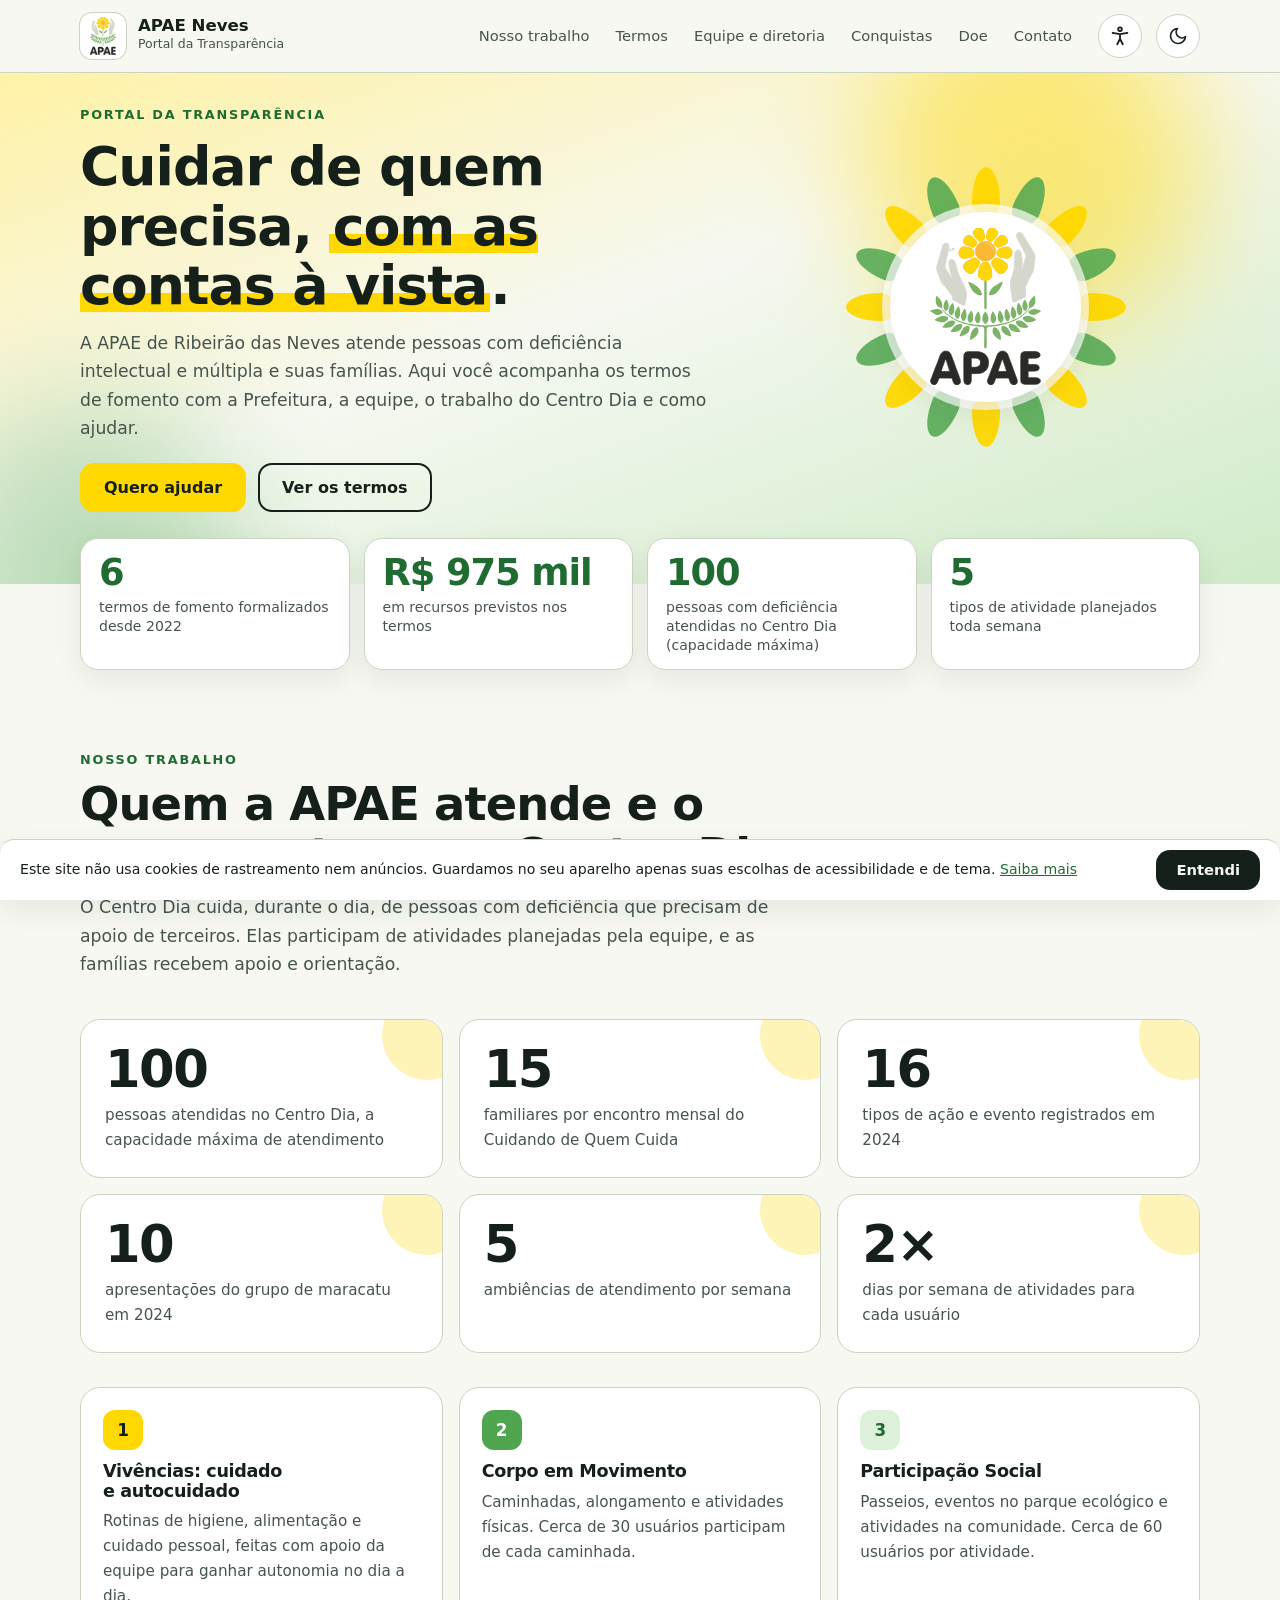
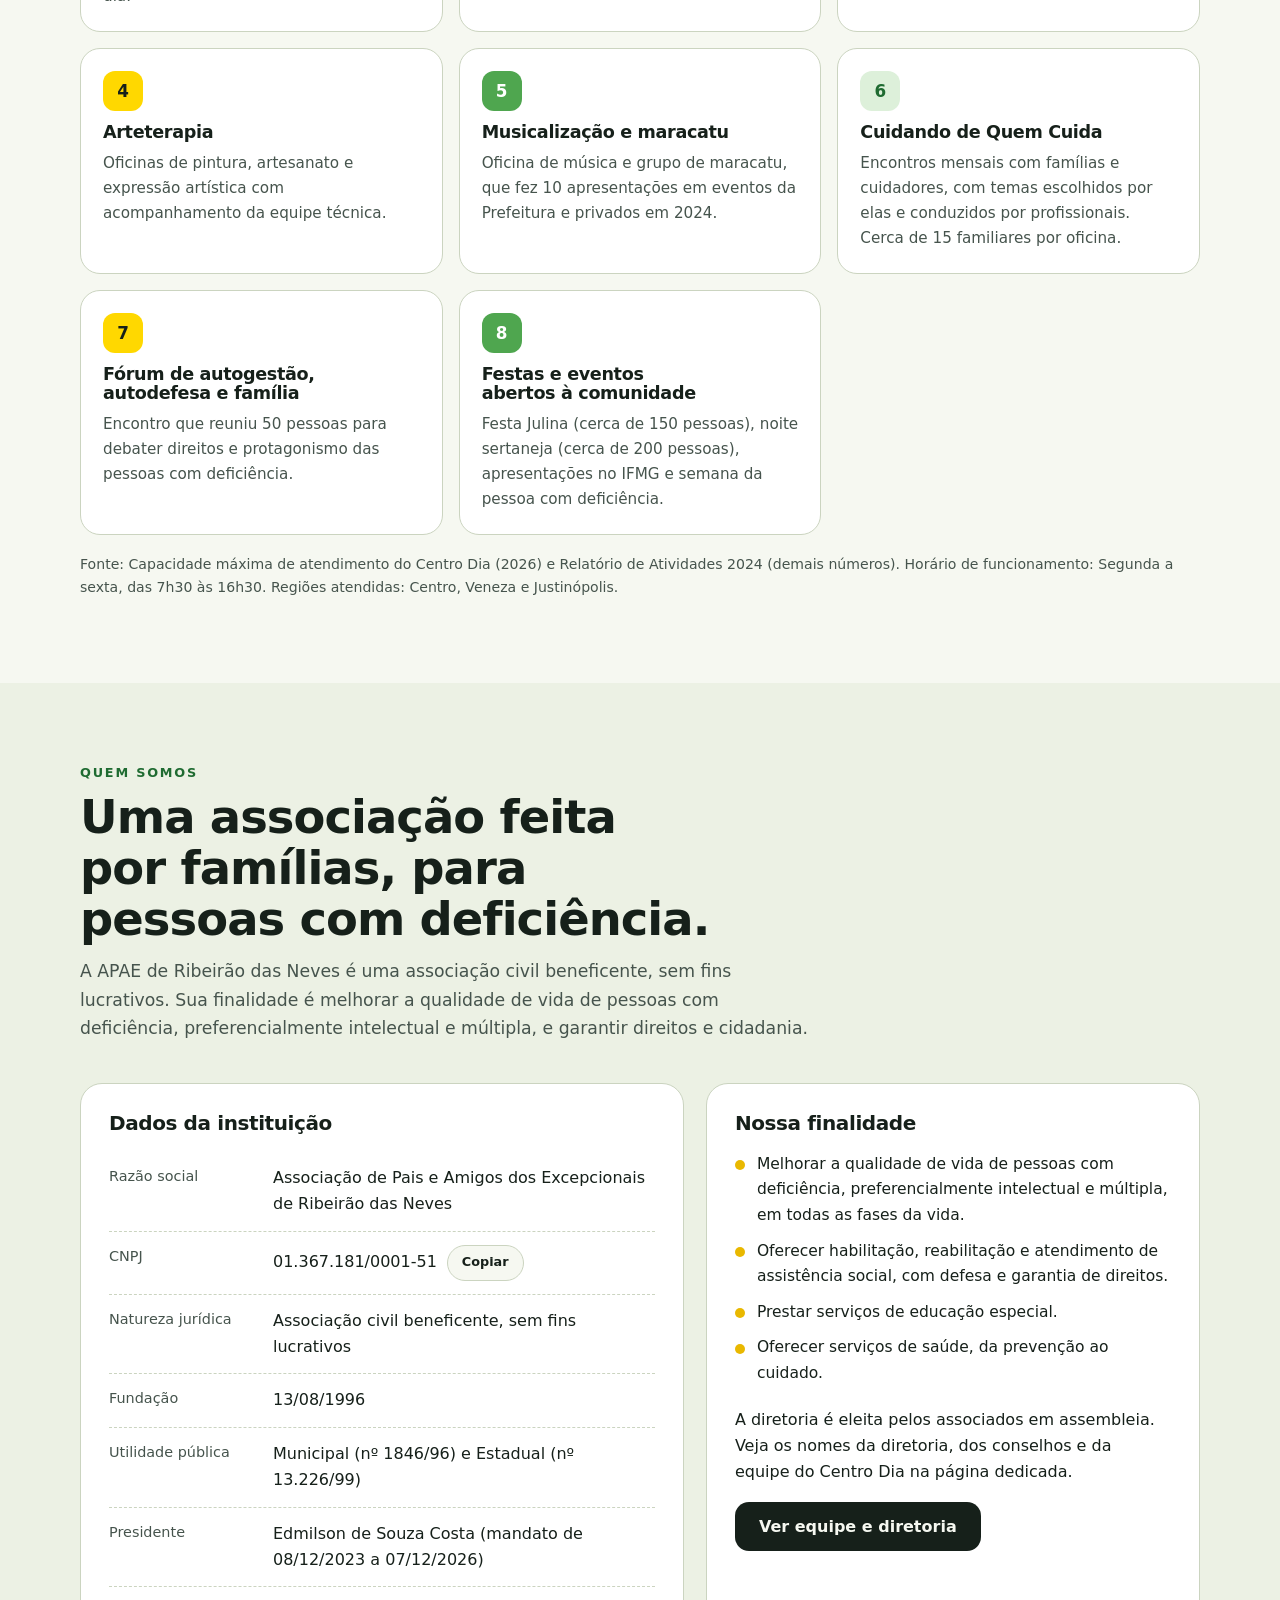
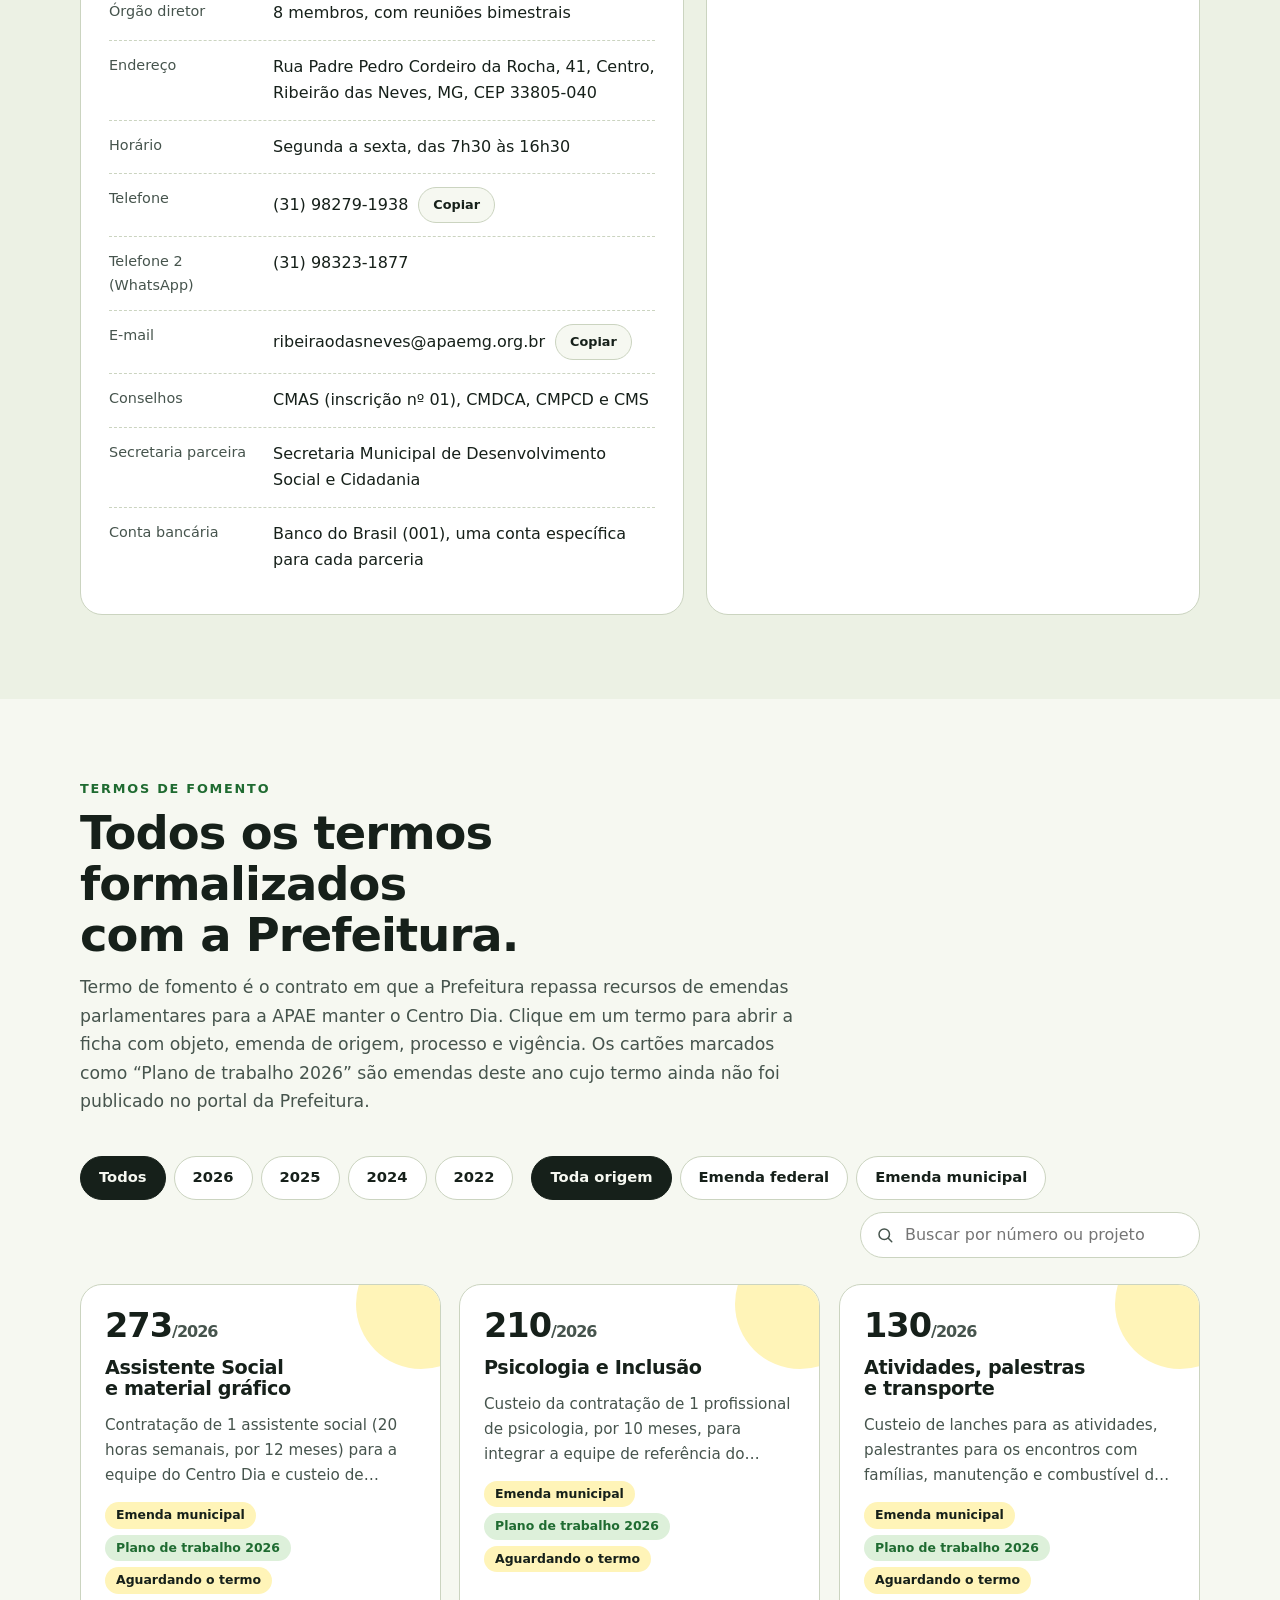
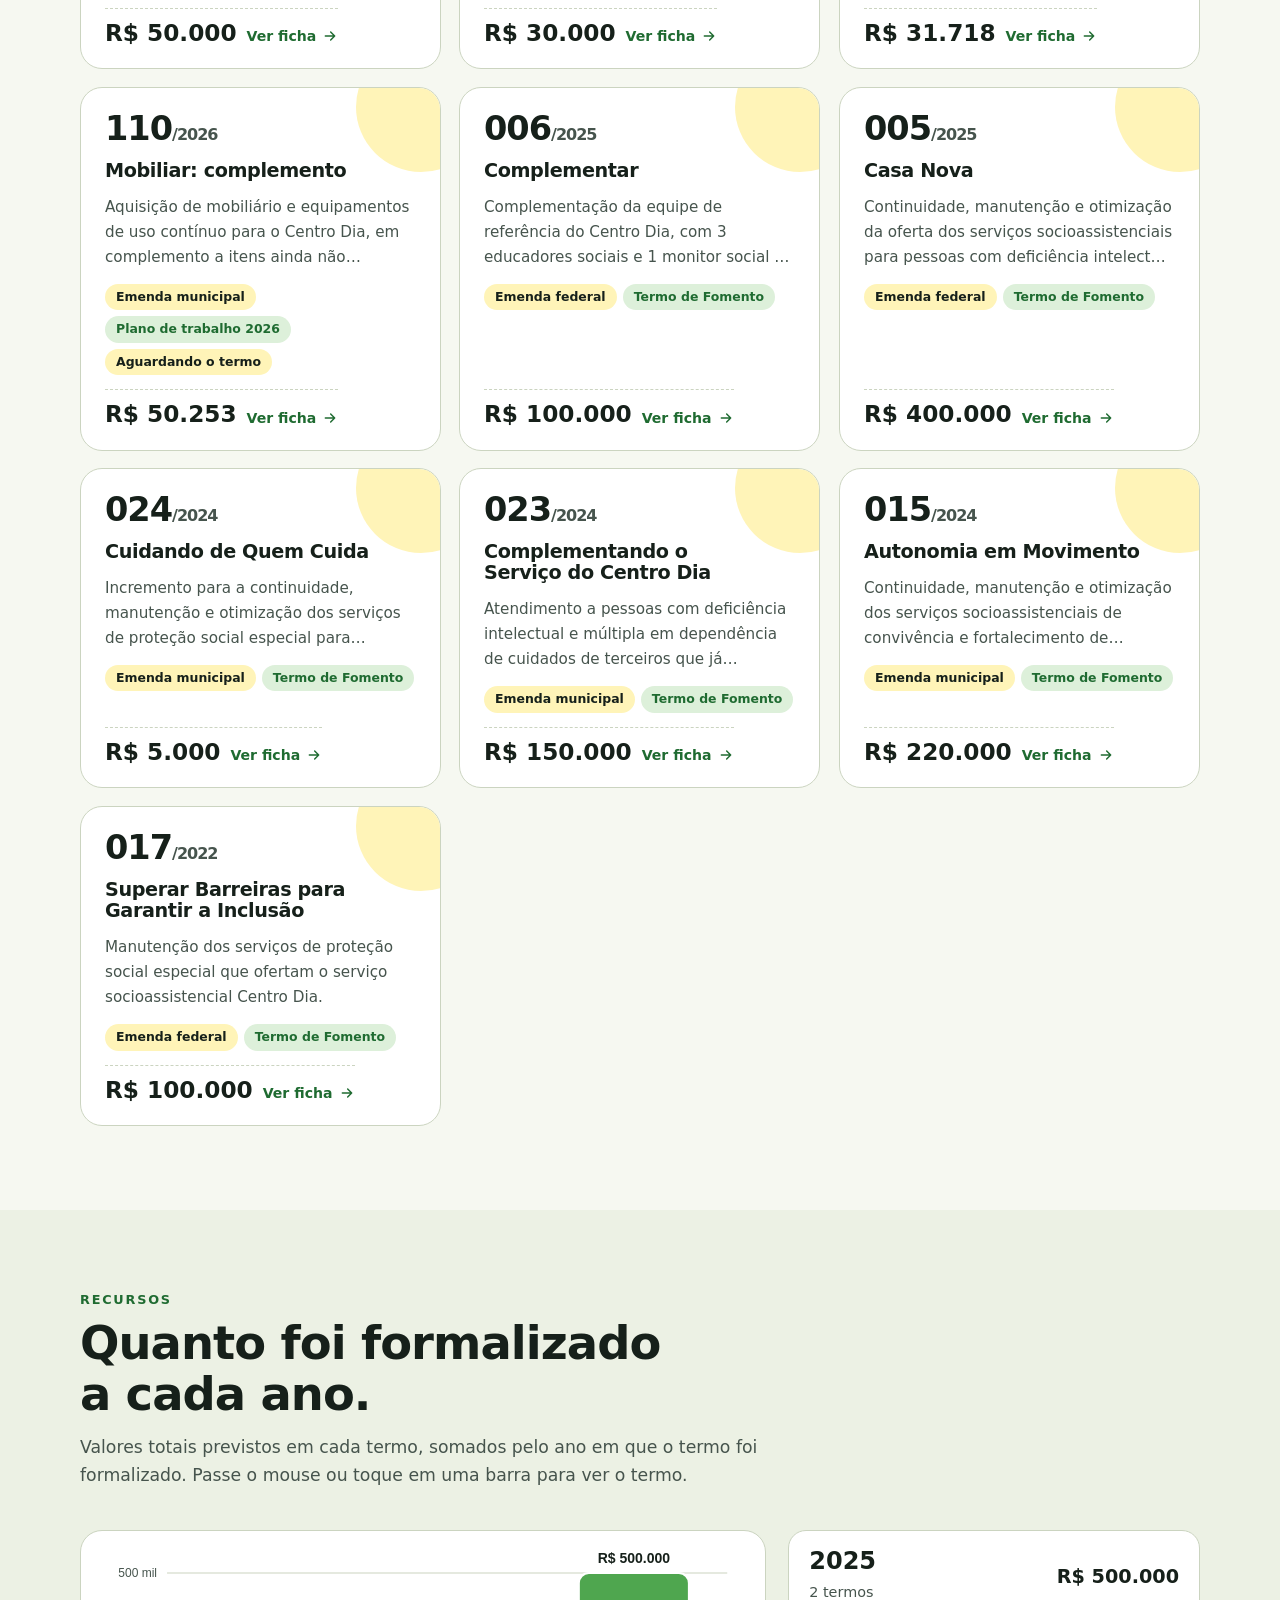
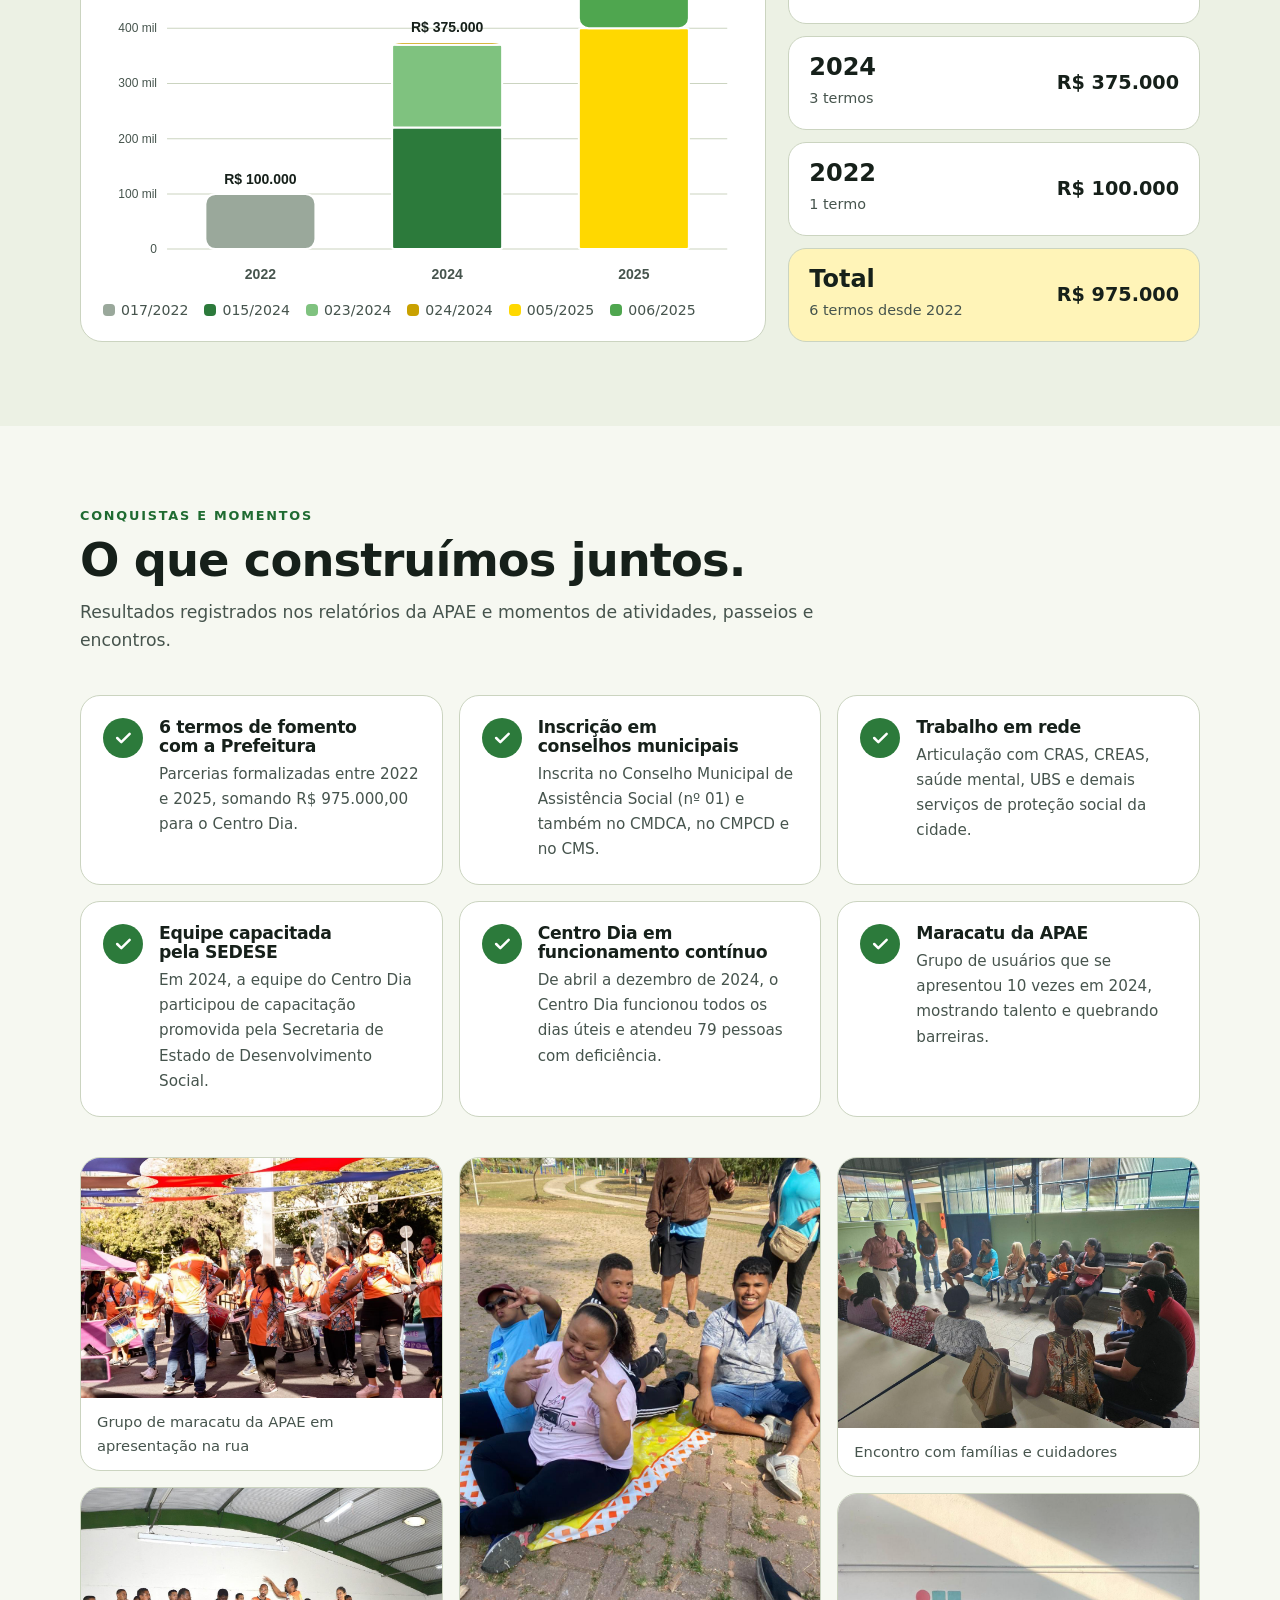
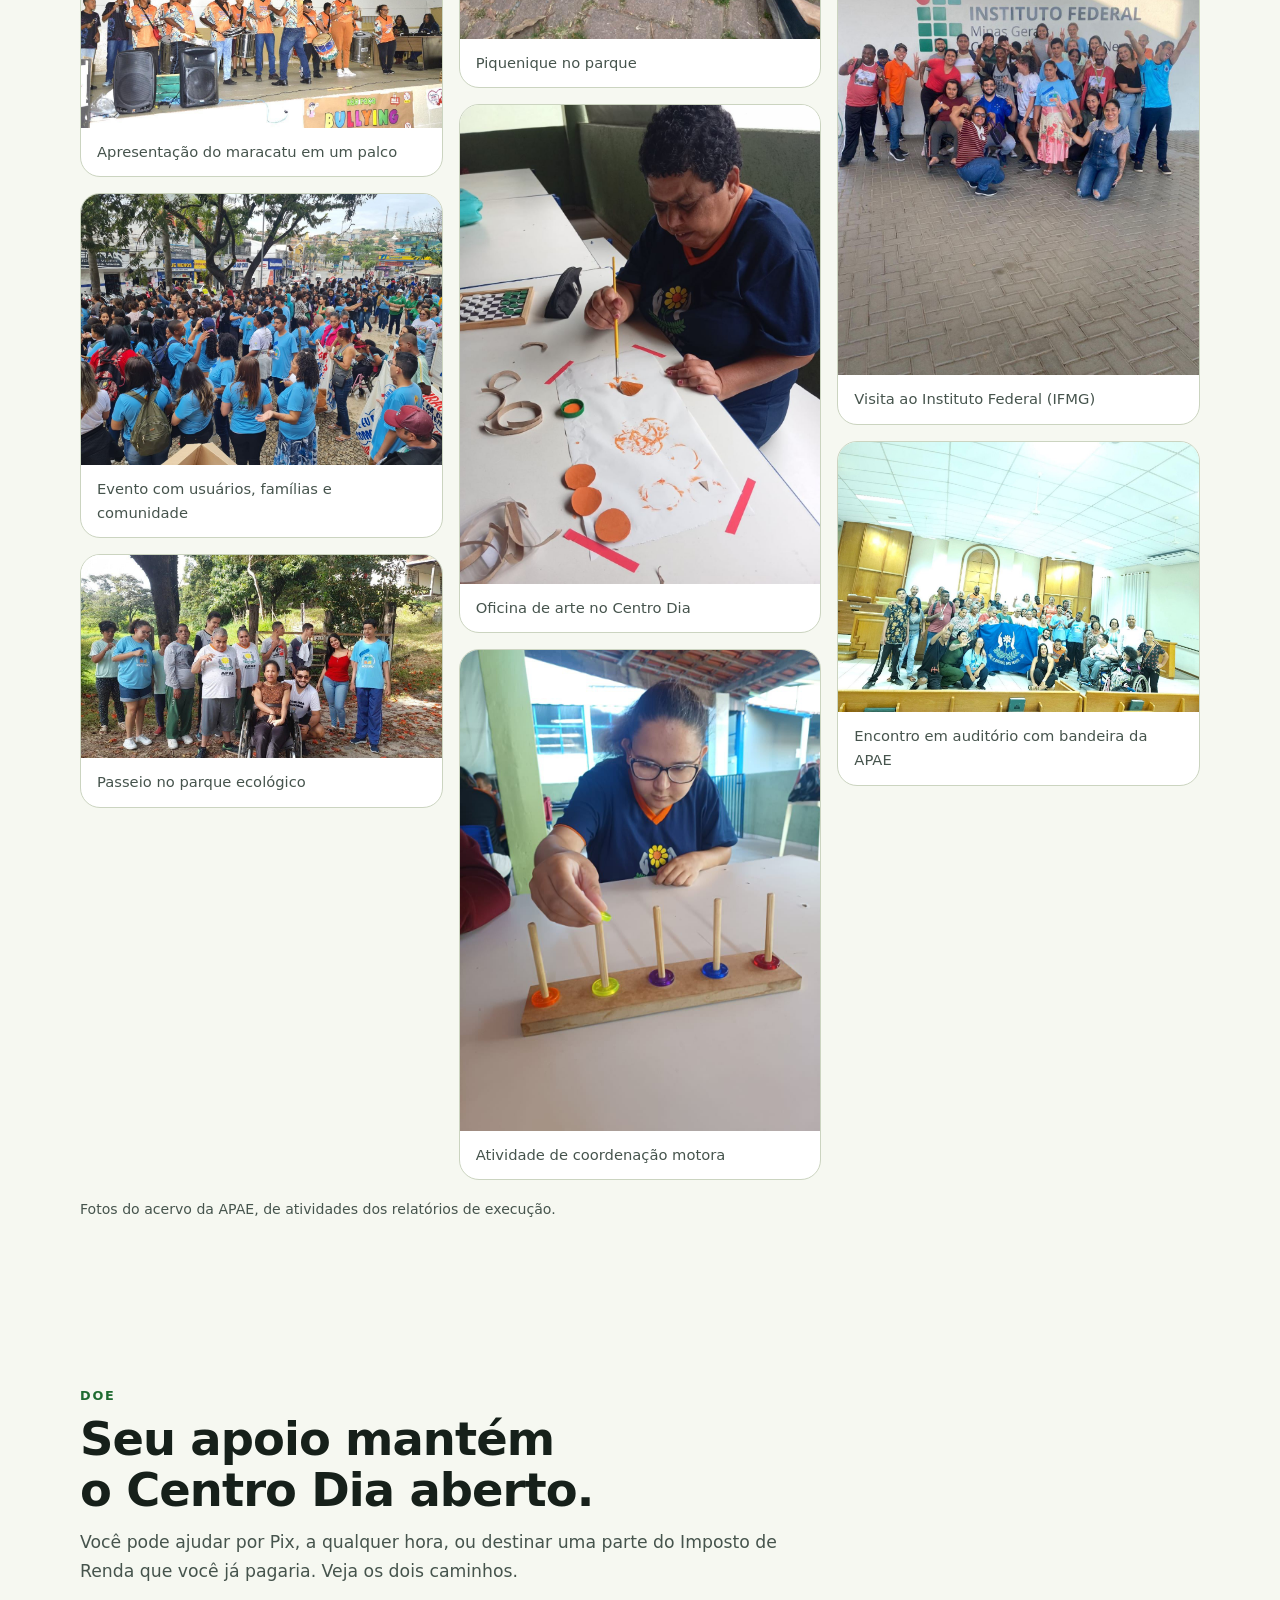
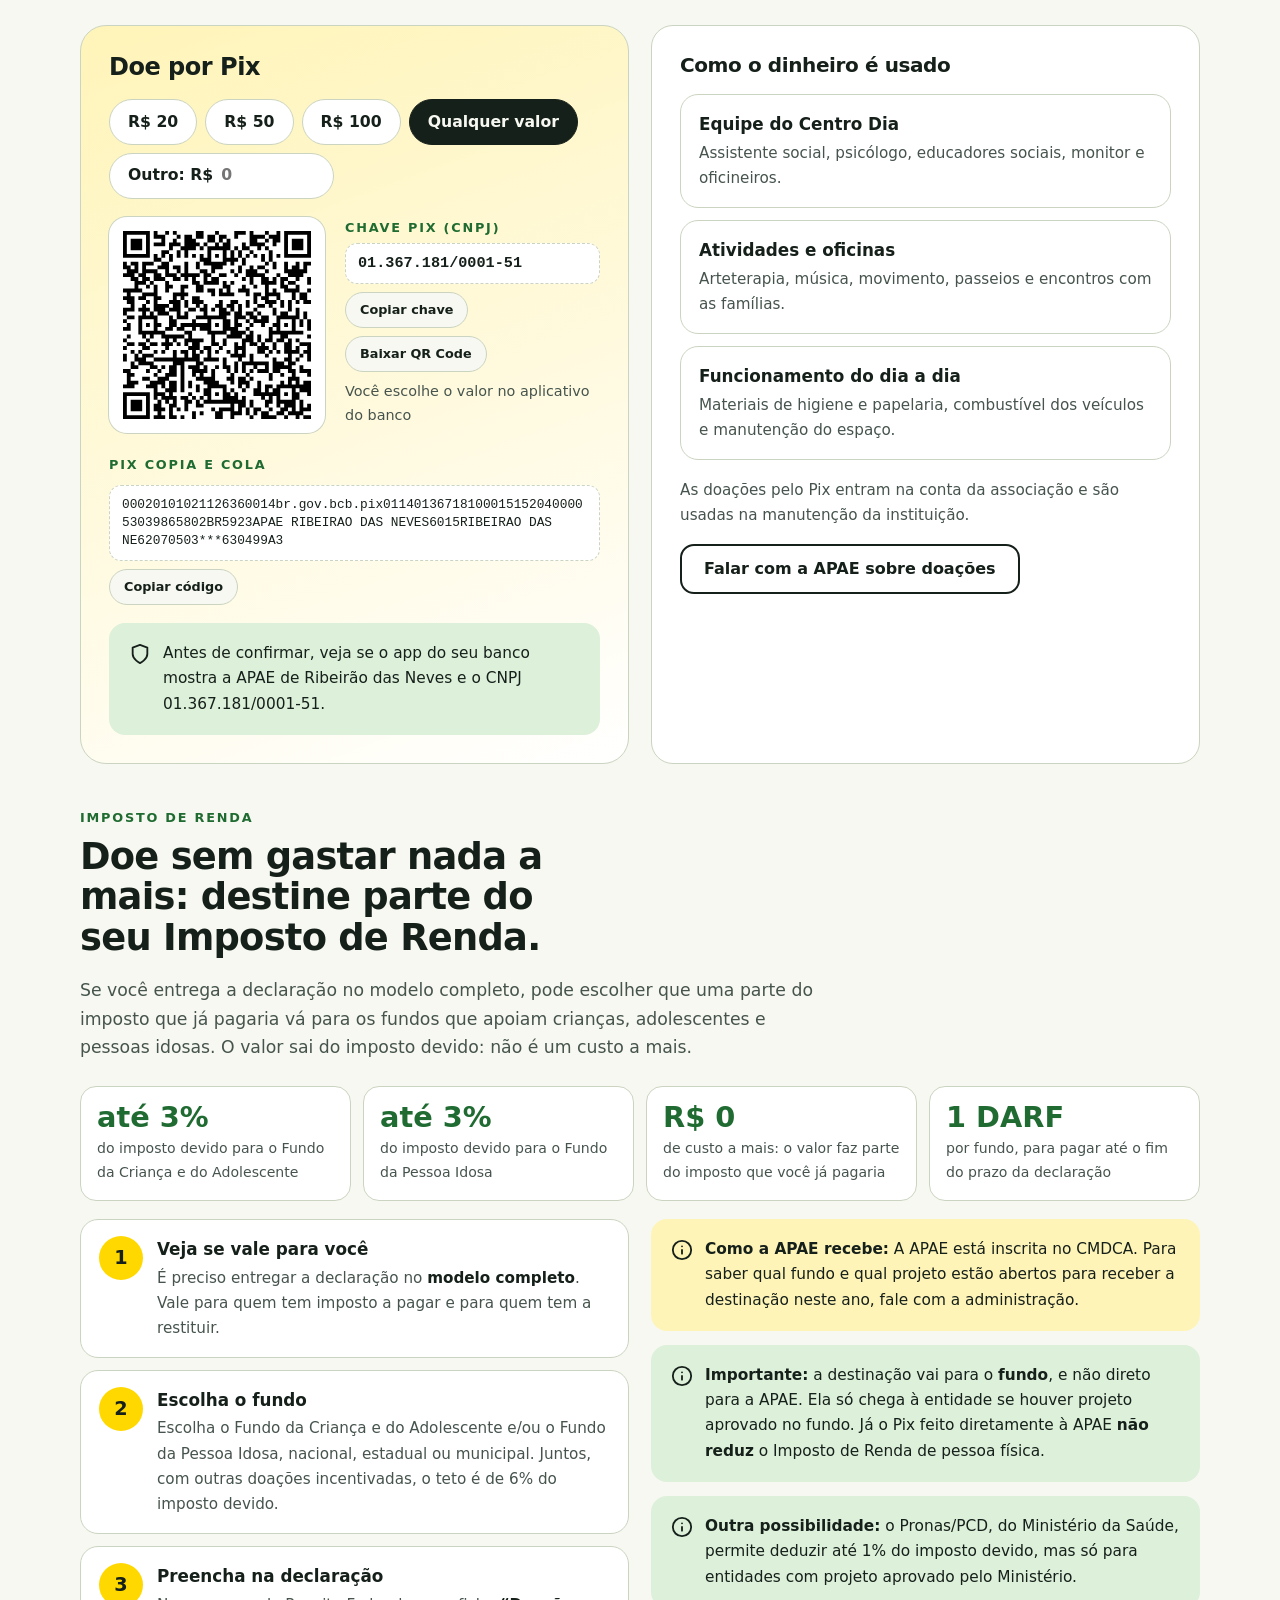
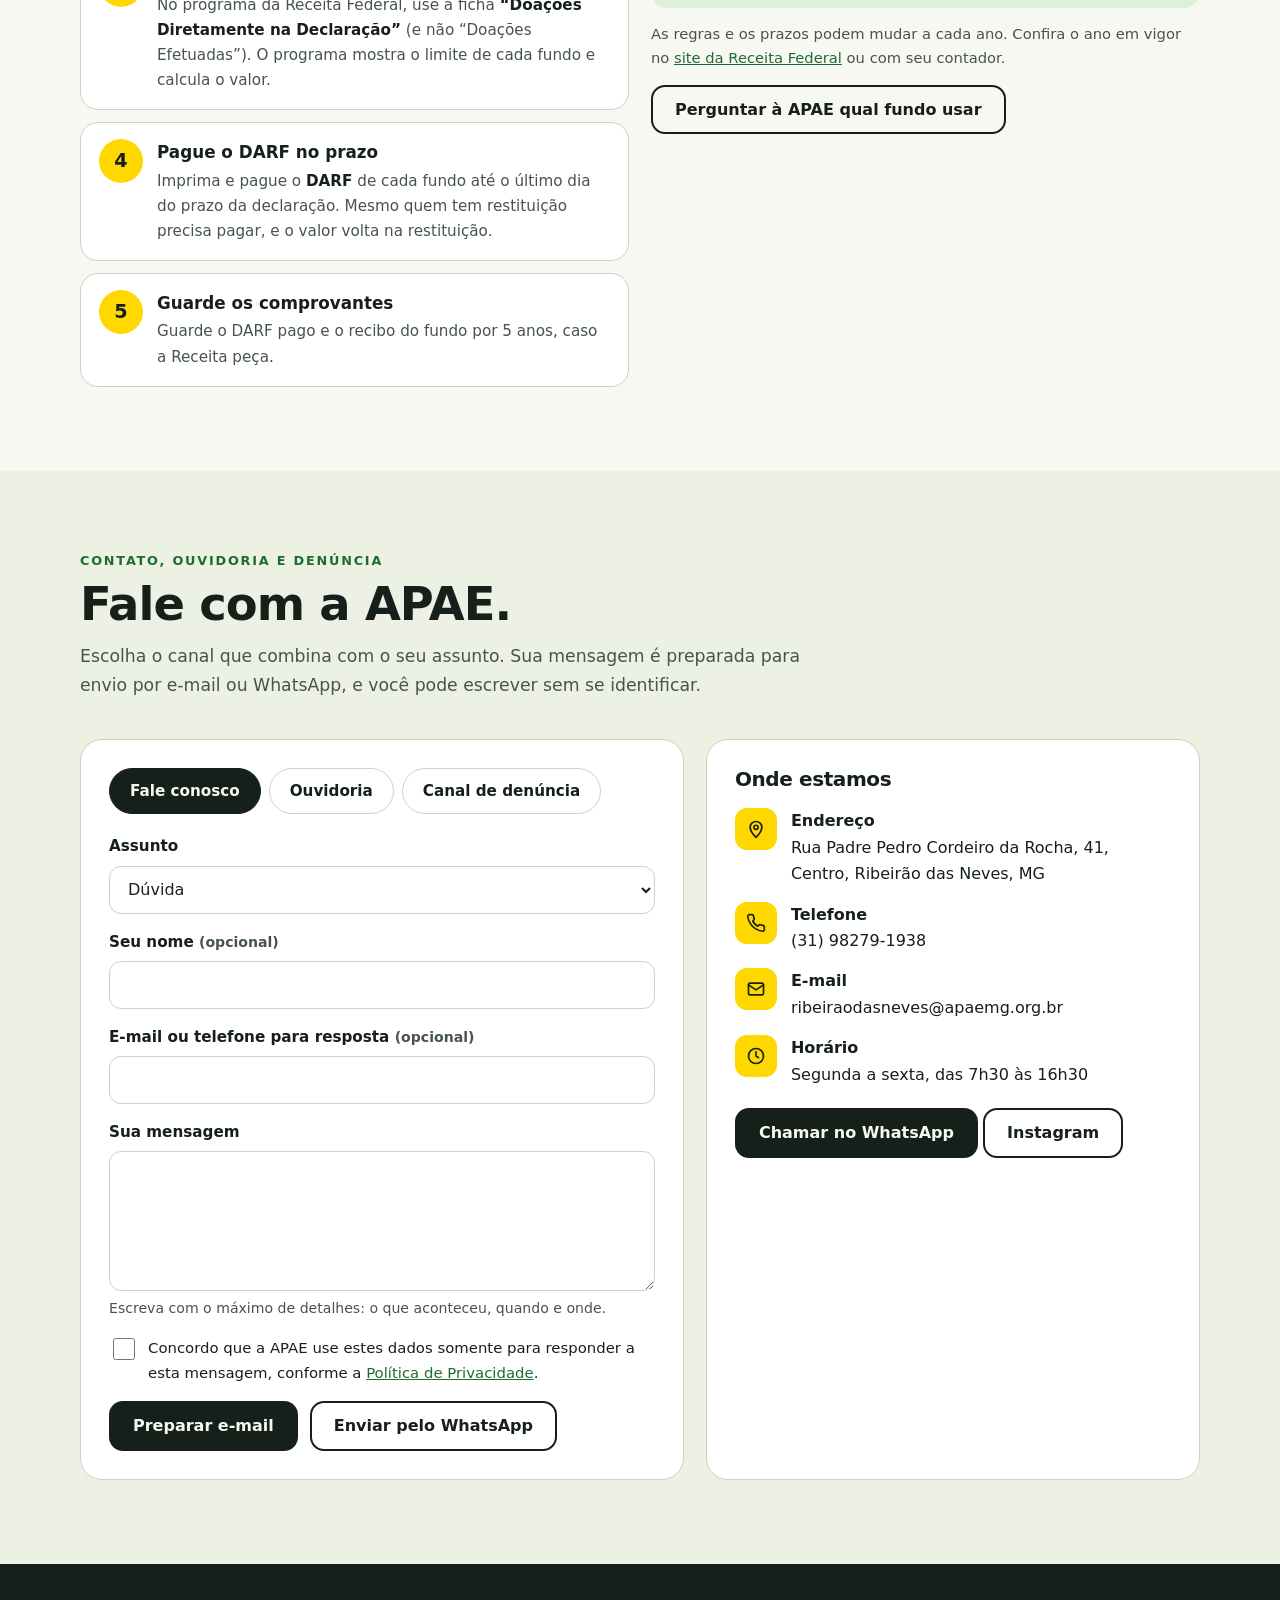
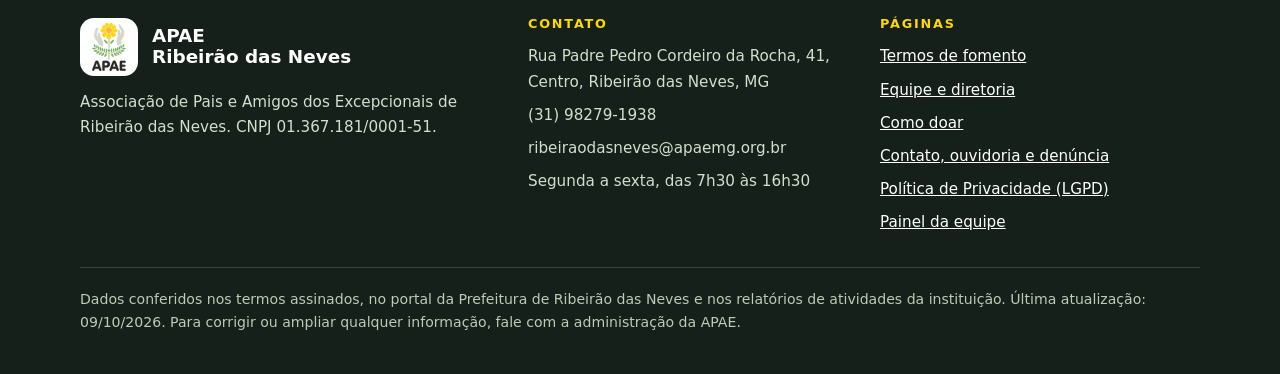
==== commit 21536fb2: "Add files via upload" ====
--- a/index.html
+++ b/index.html
@@ -296,7 +296,7 @@
 
 <div class="sheet" id="sheet" role="dialog" aria-modal="true" aria-labelledby="sh-title"><div class="veil" data-close></div><div class="box" id="box"></div></div>
 <div class="lightbox" id="lightbox" role="dialog" aria-modal="true" aria-label="Foto ampliada"><button class="iconbtn x" type="button" aria-label="Fechar foto">✕</button><figure><img src="" alt=""><figcaption></figcaption></figure></div>
-<script type="application/json" id="dados-embed">{"versao":1,"atualizadoEm":"2026-10-09","instituicao":{"nome":"Associação de Pais e Amigos dos Excepcionais de Ribeirão das Neves","sigla":"APAE de Ribeirão das Neves","cnpj":"01.367.181/0001-51","natureza":"Associação civil beneficente, sem fins lucrativos","presidente":"Edmilson de Souza Costa","mandato":"08/12/2023 a 07/12/2026","endereco":"Rua Padre Pedro Cordeiro da Rocha, 41, Centro, Ribeirão das Neves, MG","cep":"33805-040","telefone":"(31) 98279-1938","whatsapp":"5531982791938","email":"ribeiraodasneves@apaemg.org.br","instagram":"https://www.instagram.com/apae.ribeiraodasneves/","horario":"Segunda a sexta, das 7h30 às 16h30","secretaria":"Secretaria Municipal de Desenvolvimento Social e Cidadania","banco":"Banco do Brasil (001), uma conta específica para cada parceria","conselhos":"CMAS (inscrição nº 01), CMDCA, CMPCD e CMS","regioes":"Centro, Veneza e Justinópolis","formDenunciaAnonima":"","formOuvidoria":"","telefone2":"(31) 98323-1877","fundacao":"13/08/1996","utilidadePublica":"Municipal (nº 1846/96) e Estadual (nº 13.226/99)","orgaoDiretor":"8 membros, com reuniões bimestrais"},"doacao":{"pixChave":"01367181000151","pixTipo":"CNPJ","pixNome":"APAE RIBEIRAO DAS NEVES","pixCidade":"RIBEIRAO DAS NEVES","valoresSugeridos":[20,50,100],"irStatus":"consultar","irProjeto":"","irTexto":"A APAE está inscrita no CMDCA. Para saber qual fundo e qual projeto estão abertos para receber a destinação neste ano, fale com a administração."},"impacto":{"ano":2024,"fonte":"Relatório de Atividades 2024 (último relatório anual concluído) e plano de trabalho de 2025","usuarios":79,"capacidade":100,"familiasEncontros":15,"apresentacoes":10,"ambiencias":5,"acoes":16,"vezesPorSemana":2},"atividades":[{"titulo":"Vivências: cuidado e autocuidado","texto":"Rotinas de higiene, alimentação e cuidado pessoal, feitas com apoio da equipe para ganhar autonomia no dia a dia.","facil":"Aprender a cuidar de si, com ajuda da equipe."},{"titulo":"Corpo em Movimento","texto":"Caminhadas, alongamento e atividades físicas. Cerca de 30 usuários participam de cada caminhada.","facil":"Caminhar e se mexer. Cerca de 30 pessoas em cada passeio."},{"titulo":"Participação Social","texto":"Passeios, eventos no parque ecológico e atividades na comunidade. Cerca de 60 usuários por atividade.","facil":"Passear e participar da vida da cidade."},{"titulo":"Arteterapia","texto":"Oficinas de pintura, artesanato e expressão artística com acompanhamento da equipe técnica.","facil":"Pintar, criar e se expressar com arte."},{"titulo":"Musicalização e maracatu","texto":"Oficina de música e grupo de maracatu, que fez 10 apresentações em eventos da Prefeitura e privados em 2024.","facil":"Tocar e dançar. O grupo de maracatu se apresentou 10 vezes em 2024."},{"titulo":"Cuidando de Quem Cuida","texto":"Encontros mensais com famílias e cuidadores, com temas escolhidos por elas e conduzidos por profissionais. Cerca de 15 familiares por oficina.","facil":"Encontro todo mês para as famílias. Elas escolhem os temas."},{"titulo":"Fórum de autogestão, autodefesa e família","texto":"Encontro que reuniu 50 pessoas para debater direitos e protagonismo das pessoas com deficiência.","facil":"Encontro para falar sobre os direitos das pessoas com deficiência."},{"titulo":"Festas e eventos abertos à comunidade","texto":"Festa Julina (cerca de 150 pessoas), noite sertaneja (cerca de 200 pessoas), apresentações no IFMG e semana da pessoa com deficiência.","facil":"Festas abertas a todos, que ajudam a APAE e juntam as pessoas."}],"conquistas":[{"titulo":"6 termos de fomento com a Prefeitura","texto":"Parcerias formalizadas entre 2022 e 2025, somando R$ 975.000,00 para o Centro Dia.","facil":"6 acordos com a Prefeitura para ajudar o Centro Dia."},{"titulo":"Inscrição em conselhos municipais","texto":"Inscrita no Conselho Municipal de Assistência Social (nº 01) e também no CMDCA, no CMPCD e no CMS.","facil":"A APAE é registrada nos conselhos da cidade."},{"titulo":"Trabalho em rede","texto":"Articulação com CRAS, CREAS, saúde mental, UBS e demais serviços de proteção social da cidade.","facil":"A APAE trabalha junto com CRAS, CREAS e postos de saúde."},{"titulo":"Equipe capacitada pela SEDESE","texto":"Em 2024, a equipe do Centro Dia participou de capacitação promovida pela Secretaria de Estado de Desenvolvimento Social.","facil":"A equipe fez curso oferecido pelo Estado."},{"titulo":"Centro Dia em funcionamento contínuo","texto":"De abril a dezembro de 2024, o Centro Dia funcionou todos os dias úteis e atendeu 79 pessoas com deficiência.","facil":"O Centro Dia abriu todos os dias úteis e atendeu 79 pessoas em 2024."},{"titulo":"Maracatu da APAE","texto":"Grupo de usuários que se apresentou 10 vezes em 2024, mostrando talento e quebrando barreiras.","facil":"O grupo de maracatu se apresentou 10 vezes."}],"termos":[{"num":"005","ano":2025,"nome":"Casa Nova","valor":400000,"origem":"Federal","cor":"#FFD800","objeto":"Continuidade, manutenção e otimização da oferta dos serviços socioassistenciais para pessoas com deficiência intelectual e múltipla e suas famílias, no Centro Dia.","facil":"Dinheiro para manter e melhorar os serviços do Centro Dia para pessoas com deficiência e suas famílias.","emenda":"Emenda Parlamentar Federal nº 202439600016/2024","processo":"9253","vigencia":"10/03/2025 a 09/03/2027","link":"https://ribeiraodasneves.mg.gov.br/src/common/assets/documentos/parcerias/Apae-4.pdf","situacao":"formalizado"},{"num":"006","ano":2025,"nome":"Complementar","valor":100000,"origem":"Federal","cor":"#4FA64F","objeto":"Complementação da equipe de referência do Centro Dia, com 3 educadores sociais e 1 monitor social de 40 horas, e recurso para combustível dos veículos da instituição.","facil":"Dinheiro para pagar mais profissionais do Centro Dia e o combustível dos carros.","emenda":"Emenda parlamentar federal","processo":"","vigencia":"Execução de 04/2025 a 03/2026","link":"","situacao":"formalizado"},{"num":"023","ano":2024,"nome":"Complementando o Serviço do Centro Dia","valor":150000,"origem":"Municipal","cor":"#7FC27F","objeto":"Atendimento a pessoas com deficiência intelectual e múltipla em dependência de cuidados de terceiros que já concluíram o percurso escolar, e a suas famílias, com equipe própria e materiais de higiene e papelaria.","facil":"Dinheiro para atender adultos com deficiência e suas famílias e pagar a equipe.","emenda":"Emendas impositivas individual e de bancada nº 127-C/2023 e 229-C/2023","processo":"5075/2024","vigencia":"Execução de 11/2024 a 10/2025","link":"https://ribeiraodasneves.mg.gov.br/src/common/assets/documentos/parcerias/Apae-termo-023.pdf","situacao":"formalizado"},{"num":"015","ano":2024,"nome":"Autonomia em Movimento","valor":220000,"origem":"Municipal","cor":"#2C7A3B","objeto":"Continuidade, manutenção e otimização dos serviços socioassistenciais de convivência e fortalecimento de vínculos para pessoas com deficiência intelectual e múltipla, em espaços participativos.","facil":"Dinheiro para atividades que ajudam as pessoas com deficiência a ter mais autonomia e amizades.","emenda":"Emendas impositivas individual e de bancada nº 007, 008, 078, 083, 131, 135, 177 e 202-C/2023","processo":"3276/2024","vigencia":"Repasse em parcela única de R$ 220.000,00","link":"https://ribeiraodasneves.mg.gov.br/src/common/assets/documentos/parcerias/APAE-TERMO-015-24.pdf","situacao":"formalizado"},{"num":"024","ano":2024,"nome":"Cuidando de Quem Cuida","valor":5000,"origem":"Municipal","cor":"#C9A100","objeto":"Incremento para a continuidade, manutenção e otimização dos serviços de proteção social especial para pessoas com deficiência, idosas e suas famílias, com apoio psicológico e emocional.","facil":"Dinheiro para apoiar as famílias e cuidadores, com conversa e ajuda emocional.","emenda":"Emenda impositiva individual nº 041-C/2023","processo":"3284/2024","vigencia":"","link":"https://ribeiraodasneves.mg.gov.br/src/common/assets/documentos/parcerias/Apae-termo-024-1.pdf","situacao":"formalizado"},{"num":"017","ano":2022,"nome":"Superar Barreiras para Garantir a Inclusão","valor":100000,"origem":"Federal","cor":"#9AA89B","objeto":"Manutenção dos serviços de proteção social especial que ofertam o serviço socioassistencial Centro Dia.","facil":"Dinheiro para manter o Centro Dia funcionando.","emenda":"Emenda Parlamentar Federal nº 202281000306","processo":"4370/2022","vigencia":"","link":"https://ribeiraodasneves.mg.gov.br/src/common/assets/documentos/parcerias/TERMO_APAE_017-2022.pdf","situacao":"formalizado"},{"num":"210","ano":2026,"nome":"Psicologia e Inclusão","valor":30000,"origem":"Municipal","cor":"#B7D77A","situacao":"plano","objeto":"Custeio da contratação de 1 profissional de psicologia, por 10 meses, para integrar a equipe de referência do Centro Dia e garantir o atendimento multidisciplinar a pessoas com deficiência intelectual e múltipla e suas famílias.","facil":"Dinheiro para contratar um psicólogo para o Centro Dia por 10 meses.","emenda":"Emenda parlamentar impositiva municipal nº 210/2026","processo":"","vigencia":"10 meses após o recebimento integral do recurso","link":""},{"num":"110","ano":2026,"nome":"Mobiliar: complemento","valor":50253.18,"origem":"Municipal","cor":"#E3C65A","situacao":"plano","objeto":"Aquisição de mobiliário e equipamentos de uso contínuo para o Centro Dia, em complemento a itens ainda não adquiridos com emendas anteriores.","facil":"Dinheiro para comprar móveis e equipamentos para o Centro Dia.","emenda":"Emenda parlamentar de bancada nº 110-C/2025","processo":"","vigencia":"3 meses após o recebimento integral do recurso","link":""}],"diretoria":[{"cargo":"Presidente","nome":"Edmilson de Souza Costa"},{"cargo":"Vice-presidente","nome":"Rogério Alves de Jesus"},{"cargo":"1º Diretor Secretário","nome":"Anderson Cesario de Oliveira"},{"cargo":"2º Diretor Secretário","nome":"Valtair Martins de Paula"},{"cargo":"1º Diretor Financeiro","nome":"Ademir Rodrigues de Souza"},{"cargo":"2º Diretor Financeiro","nome":"Rafael Henrique de Souza Ribeiro"},{"cargo":"Diretor Social","nome":"José Geraldo Silva da Glória"},{"cargo":"Diretor de Patrimônio","nome":"Neimar Reis Passos"}],"conselhoFiscal":{"efetivos":["Maria Emaculada de Santana Duarte","Ieda Ferreira","Maria Adair Costa Ribeiro"],"suplentes":["Luciana Edwiges Carmo de Jesus","Eva Pipper","Ana Paula Soares Diamantino"]},"conselhoAdministracao":["Glauco Luiz de Souza","Paulo Sergio do Valle Nogueira","Aline Cristina de Jesus Silva","Flavia Daiana de Assis Pereira","Alquimimo Fabio Ornelas Botelho"],"ataPosse":"Eleita e empossada em assembleia de 07/12/2023, com ata registrada no Cartório de Registro Civil de Pessoas Jurídicas de Ribeirão das Neves.","equipe":[{"cargo":"Coordenação do Centro Dia","nome":""},{"cargo":"Assistente Social","nome":""},{"cargo":"Psicologia","nome":""},{"cargo":"Educadores Sociais (2)","nome":""},{"cargo":"Oficineiros (2)","nome":""},{"cargo":"Monitoria","nome":""},{"cargo":"Recepção","nome":""}],"equipeNota":"Cargos da equipe técnica de referência do Centro Dia, conforme o plano de trabalho de 2025. Os nomes não são divulgados porque a equipe pode mudar ao longo do tempo.","depoimentos":[],"fotos":[{"arquivo":"maracatu-rua.jpg","legenda":"Grupo de maracatu da APAE em apresentação na rua","alt":"Grupo de pessoas com camisetas laranja tocando tambores em apresentação ao ar livre"},{"arquivo":"maracatu-palco.jpg","legenda":"Apresentação do maracatu em um palco","alt":"Grupo de maracatu com instrumentos de percussão sobre um palco, em frente à plateia"},{"arquivo":"evento-comunidade.jpg","legenda":"Evento com usuários, famílias e comunidade","alt":"Multidão de pessoas com camisetas azuis reunidas ao ar livre em um evento"},{"arquivo":"parque-grupo.jpg","legenda":"Passeio no parque ecológico","alt":"Grupo de usuários e profissionais reunido sob as árvores em um parque, com uma pessoa em cadeira de rodas"},{"arquivo":"piquenique.jpg","legenda":"Piquenique no parque","alt":"Pessoas sentadas em uma toalha de piquenique no chão do parque, sorrindo"},{"arquivo":"oficina-arte.jpg","legenda":"Oficina de arte no Centro Dia","alt":"Usuário pintando com tinta sobre papel em uma mesa"},{"arquivo":"jogo-coordenacao.jpg","legenda":"Atividade de coordenação motora","alt":"Participante encaixando argolas coloridas em um jogo de madeira"},{"arquivo":"encontro-familias.jpg","legenda":"Encontro com famílias e cuidadores","alt":"Grupo de familiares sentados em cadeiras em uma sala, assistindo a uma apresentação"},{"arquivo":"ifmg-visita.jpg","legenda":"Visita ao Instituto Federal (IFMG)","alt":"Grupo animado de usuários e equipe posando diante da parede do Instituto Federal"},{"arquivo":"forum-auditorio.jpg","legenda":"Encontro em auditório com bandeira da APAE","alt":"Grupo grande de pessoas reunido em um auditório segurando uma bandeira azul"}]}</script>
+<script type="application/json" id="dados-embed">{"versao":1,"atualizadoEm":"2026-10-09","instituicao":{"nome":"Associação de Pais e Amigos dos Excepcionais de Ribeirão das Neves","sigla":"APAE de Ribeirão das Neves","cnpj":"01.367.181/0001-51","natureza":"Associação civil beneficente, sem fins lucrativos","presidente":"Edmilson de Souza Costa","mandato":"08/12/2023 a 07/12/2026","endereco":"Rua Padre Pedro Cordeiro da Rocha, 41, Centro, Ribeirão das Neves, MG","cep":"33805-040","telefone":"(31) 98279-1938","whatsapp":"5531982791938","email":"ribeiraodasneves@apaemg.org.br","instagram":"https://www.instagram.com/apae.ribeiraodasneves/","horario":"Segunda a sexta, das 7h30 às 16h30","secretaria":"Secretaria Municipal de Desenvolvimento Social e Cidadania","banco":"Banco do Brasil (001), uma conta específica para cada parceria","conselhos":"CMAS (inscrição nº 01), CMDCA, CMPCD e CMS","regioes":"Centro, Veneza e Justinópolis","formDenunciaAnonima":"","formOuvidoria":"","telefone2":"(31) 98323-1877","fundacao":"13/08/1996","utilidadePublica":"Municipal (nº 1846/96) e Estadual (nº 13.226/99)","orgaoDiretor":"8 membros, com reuniões bimestrais"},"doacao":{"pixChave":"01367181000151","pixTipo":"CNPJ","pixNome":"APAE RIBEIRAO DAS NEVES","pixCidade":"RIBEIRAO DAS NEVES","valoresSugeridos":[20,50,100],"irStatus":"consultar","irProjeto":"","irTexto":"A APAE está inscrita no CMDCA. Para saber qual fundo e qual projeto estão abertos para receber a destinação neste ano, fale com a administração."},"impacto":{"ano":2024,"fonte":"Capacidade máxima de atendimento do Centro Dia (2026) e Relatório de Atividades 2024 (demais números)","usuarios":79,"capacidade":100,"familiasEncontros":15,"apresentacoes":10,"ambiencias":5,"acoes":16,"vezesPorSemana":2,"atendidos":100,"anoAtendidos":2026},"atividades":[{"titulo":"Vivências: cuidado e autocuidado","texto":"Rotinas de higiene, alimentação e cuidado pessoal, feitas com apoio da equipe para ganhar autonomia no dia a dia.","facil":"Aprender a cuidar de si, com ajuda da equipe."},{"titulo":"Corpo em Movimento","texto":"Caminhadas, alongamento e atividades físicas. Cerca de 30 usuários participam de cada caminhada.","facil":"Caminhar e se mexer. Cerca de 30 pessoas em cada passeio."},{"titulo":"Participação Social","texto":"Passeios, eventos no parque ecológico e atividades na comunidade. Cerca de 60 usuários por atividade.","facil":"Passear e participar da vida da cidade."},{"titulo":"Arteterapia","texto":"Oficinas de pintura, artesanato e expressão artística com acompanhamento da equipe técnica.","facil":"Pintar, criar e se expressar com arte."},{"titulo":"Musicalização e maracatu","texto":"Oficina de música e grupo de maracatu, que fez 10 apresentações em eventos da Prefeitura e privados em 2024.","facil":"Tocar e dançar. O grupo de maracatu se apresentou 10 vezes em 2024."},{"titulo":"Cuidando de Quem Cuida","texto":"Encontros mensais com famílias e cuidadores, com temas escolhidos por elas e conduzidos por profissionais. Cerca de 15 familiares por oficina.","facil":"Encontro todo mês para as famílias. Elas escolhem os temas."},{"titulo":"Fórum de autogestão, autodefesa e família","texto":"Encontro que reuniu 50 pessoas para debater direitos e protagonismo das pessoas com deficiência.","facil":"Encontro para falar sobre os direitos das pessoas com deficiência."},{"titulo":"Festas e eventos abertos à comunidade","texto":"Festa Julina (cerca de 150 pessoas), noite sertaneja (cerca de 200 pessoas), apresentações no IFMG e semana da pessoa com deficiência.","facil":"Festas abertas a todos, que ajudam a APAE e juntam as pessoas."}],"conquistas":[{"titulo":"6 termos de fomento com a Prefeitura","texto":"Parcerias formalizadas entre 2022 e 2025, somando R$ 975.000,00 para o Centro Dia.","facil":"6 acordos com a Prefeitura para ajudar o Centro Dia."},{"titulo":"Inscrição em conselhos municipais","texto":"Inscrita no Conselho Municipal de Assistência Social (nº 01) e também no CMDCA, no CMPCD e no CMS.","facil":"A APAE é registrada nos conselhos da cidade."},{"titulo":"Trabalho em rede","texto":"Articulação com CRAS, CREAS, saúde mental, UBS e demais serviços de proteção social da cidade.","facil":"A APAE trabalha junto com CRAS, CREAS e postos de saúde."},{"titulo":"Equipe capacitada pela SEDESE","texto":"Em 2024, a equipe do Centro Dia participou de capacitação promovida pela Secretaria de Estado de Desenvolvimento Social.","facil":"A equipe fez curso oferecido pelo Estado."},{"titulo":"Centro Dia em funcionamento contínuo","texto":"De abril a dezembro de 2024, o Centro Dia funcionou todos os dias úteis e atendeu 79 pessoas com deficiência.","facil":"O Centro Dia abriu todos os dias úteis e atendeu 79 pessoas em 2024."},{"titulo":"Maracatu da APAE","texto":"Grupo de usuários que se apresentou 10 vezes em 2024, mostrando talento e quebrando barreiras.","facil":"O grupo de maracatu se apresentou 10 vezes."}],"termos":[{"num":"005","ano":2025,"nome":"Casa Nova","valor":400000,"origem":"Federal","cor":"#FFD800","objeto":"Continuidade, manutenção e otimização da oferta dos serviços socioassistenciais para pessoas com deficiência intelectual e múltipla e suas famílias, no Centro Dia.","facil":"Dinheiro para manter e melhorar os serviços do Centro Dia para pessoas com deficiência e suas famílias.","emenda":"Emenda Parlamentar Federal nº 202439600016/2024","processo":"9253","vigencia":"10/03/2025 a 09/03/2027","link":"https://ribeiraodasneves.mg.gov.br/src/common/assets/documentos/parcerias/Apae-4.pdf","situacao":"formalizado","etapa":"","previsao":""},{"num":"006","ano":2025,"nome":"Complementar","valor":100000,"origem":"Federal","cor":"#4FA64F","objeto":"Complementação da equipe de referência do Centro Dia, com 3 educadores sociais e 1 monitor social de 40 horas, e recurso para combustível dos veículos da instituição.","facil":"Dinheiro para pagar mais profissionais do Centro Dia e o combustível dos carros.","emenda":"Emenda parlamentar federal","processo":"","vigencia":"Execução de 04/2025 a 03/2026","link":"","situacao":"formalizado","etapa":"","previsao":""},{"num":"023","ano":2024,"nome":"Complementando o Serviço do Centro Dia","valor":150000,"origem":"Municipal","cor":"#7FC27F","objeto":"Atendimento a pessoas com deficiência intelectual e múltipla em dependência de cuidados de terceiros que já concluíram o percurso escolar, e a suas famílias, com equipe própria e materiais de higiene e papelaria.","facil":"Dinheiro para atender adultos com deficiência e suas famílias e pagar a equipe.","emenda":"Emendas impositivas individual e de bancada nº 127-C/2023 e 229-C/2023","processo":"5075/2024","vigencia":"Execução de 11/2024 a 10/2025","link":"https://ribeiraodasneves.mg.gov.br/src/common/assets/documentos/parcerias/Apae-termo-023.pdf","situacao":"formalizado","etapa":"","previsao":""},{"num":"015","ano":2024,"nome":"Autonomia em Movimento","valor":220000,"origem":"Municipal","cor":"#2C7A3B","objeto":"Continuidade, manutenção e otimização dos serviços socioassistenciais de convivência e fortalecimento de vínculos para pessoas com deficiência intelectual e múltipla, em espaços participativos.","facil":"Dinheiro para atividades que ajudam as pessoas com deficiência a ter mais autonomia e amizades.","emenda":"Emendas impositivas individual e de bancada nº 007, 008, 078, 083, 131, 135, 177 e 202-C/2023","processo":"3276/2024","vigencia":"Repasse em parcela única de R$ 220.000,00","link":"https://ribeiraodasneves.mg.gov.br/src/common/assets/documentos/parcerias/APAE-TERMO-015-24.pdf","situacao":"formalizado","etapa":"","previsao":""},{"num":"024","ano":2024,"nome":"Cuidando de Quem Cuida","valor":5000,"origem":"Municipal","cor":"#C9A100","objeto":"Incremento para a continuidade, manutenção e otimização dos serviços de proteção social especial para pessoas com deficiência, idosas e suas famílias, com apoio psicológico e emocional.","facil":"Dinheiro para apoiar as famílias e cuidadores, com conversa e ajuda emocional.","emenda":"Emenda impositiva individual nº 041-C/2023","processo":"3284/2024","vigencia":"","link":"https://ribeiraodasneves.mg.gov.br/src/common/assets/documentos/parcerias/Apae-termo-024-1.pdf","situacao":"formalizado","etapa":"","previsao":""},{"num":"017","ano":2022,"nome":"Superar Barreiras para Garantir a Inclusão","valor":100000,"origem":"Federal","cor":"#9AA89B","objeto":"Manutenção dos serviços de proteção social especial que ofertam o serviço socioassistencial Centro Dia.","facil":"Dinheiro para manter o Centro Dia funcionando.","emenda":"Emenda Parlamentar Federal nº 202281000306","processo":"4370/2022","vigencia":"","link":"https://ribeiraodasneves.mg.gov.br/src/common/assets/documentos/parcerias/TERMO_APAE_017-2022.pdf","situacao":"formalizado","etapa":"","previsao":""},{"num":"210","ano":2026,"nome":"Psicologia e Inclusão","valor":30000,"origem":"Municipal","cor":"#B7D77A","situacao":"plano","objeto":"Custeio da contratação de 1 profissional de psicologia, por 10 meses, para integrar a equipe de referência do Centro Dia e garantir o atendimento multidisciplinar a pessoas com deficiência intelectual e múltipla e suas famílias.","facil":"Dinheiro para contratar um psicólogo para o Centro Dia por 10 meses.","emenda":"Emenda parlamentar impositiva municipal nº 210/2026","processo":"","vigencia":"10 meses após o recebimento integral do recurso","link":"","etapa":"Aguardando o termo","previsao":"A confirmar com a Prefeitura"},{"num":"110","ano":2026,"nome":"Mobiliar: complemento","valor":50253.18,"origem":"Municipal","cor":"#E3C65A","situacao":"plano","objeto":"Aquisição de mobiliário e equipamentos de uso contínuo para o Centro Dia, em complemento a itens ainda não adquiridos com emendas anteriores.","facil":"Dinheiro para comprar móveis e equipamentos para o Centro Dia.","emenda":"Emenda parlamentar de bancada nº 110-C/2025","processo":"","vigencia":"3 meses após o recebimento integral do recurso","link":"","etapa":"Aguardando o termo","previsao":"A confirmar com a Prefeitura"},{"num":"130","ano":2026,"nome":"Atividades, palestras e transporte","valor":31718.18,"origem":"Municipal","cor":"#D5E6A0","situacao":"plano","objeto":"Custeio de lanches para as atividades, palestrantes para os encontros com famílias, manutenção e combustível do veículo da instituição e impressões gráficas (20 mil unidades).","facil":"Dinheiro para lanches, palestras, combustível do carro da APAE e materiais impressos.","emenda":"Emenda parlamentar 130-C/2025","processo":"","vigencia":"","link":"","etapa":"Aguardando o termo","previsao":"A confirmar com a Prefeitura"},{"num":"273","ano":2026,"nome":"Assistente Social e material gráfico","valor":50000,"origem":"Municipal","cor":"#EED68A","situacao":"plano","objeto":"Contratação de 1 assistente social (20 horas semanais, por 12 meses) para a equipe do Centro Dia e custeio de materiais gráficos.","facil":"Dinheiro para contratar uma assistente social por 12 meses e pagar materiais impressos.","emenda":"Emenda parlamentar 273-C/2025","processo":"","vigencia":"12 meses após o recebimento do recurso","link":"","etapa":"Aguardando o termo","previsao":"A confirmar com a Prefeitura"}],"diretoria":[{"cargo":"Presidente","nome":"Edmilson de Souza Costa"},{"cargo":"Vice-presidente","nome":"Rogério Alves de Jesus"},{"cargo":"1º Diretor Secretário","nome":"Anderson Cesario de Oliveira"},{"cargo":"2º Diretor Secretário","nome":"Valtair Martins de Paula"},{"cargo":"1º Diretor Financeiro","nome":"Ademir Rodrigues de Souza"},{"cargo":"2º Diretor Financeiro","nome":"Rafael Henrique de Souza Ribeiro"},{"cargo":"Diretor Social","nome":"José Geraldo Silva da Glória"},{"cargo":"Diretor de Patrimônio","nome":"Neimar Reis Passos"}],"conselhoFiscal":{"efetivos":["Maria Emaculada de Santana Duarte","Ieda Ferreira","Maria Adair Costa Ribeiro"],"suplentes":["Luciana Edwiges Carmo de Jesus","Eva Pipper","Ana Paula Soares Diamantino"]},"conselhoAdministracao":["Glauco Luiz de Souza","Paulo Sergio do Valle Nogueira","Aline Cristina de Jesus Silva","Flavia Daiana de Assis Pereira","Alquimimo Fabio Ornelas Botelho"],"ataPosse":"Eleita e empossada em assembleia de 07/12/2023, com ata registrada no Cartório de Registro Civil de Pessoas Jurídicas de Ribeirão das Neves.","equipe":[{"cargo":"Coordenação do Centro Dia","nome":""},{"cargo":"Assistente Social","nome":""},{"cargo":"Psicologia","nome":""},{"cargo":"Educadores Sociais (2)","nome":""},{"cargo":"Oficineiros (2)","nome":""},{"cargo":"Monitoria","nome":""},{"cargo":"Recepção","nome":""}],"equipeNota":"Cargos da equipe técnica de referência do Centro Dia, conforme o plano de trabalho de 2025. Os nomes não são divulgados porque a equipe pode mudar ao longo do tempo.","depoimentos":[],"fotos":[{"arquivo":"maracatu-rua.jpg","legenda":"Grupo de maracatu da APAE em apresentação na rua","alt":"Grupo de pessoas com camisetas laranja tocando tambores em apresentação ao ar livre"},{"arquivo":"maracatu-palco.jpg","legenda":"Apresentação do maracatu em um palco","alt":"Grupo de maracatu com instrumentos de percussão sobre um palco, em frente à plateia"},{"arquivo":"evento-comunidade.jpg","legenda":"Evento com usuários, famílias e comunidade","alt":"Multidão de pessoas com camisetas azuis reunidas ao ar livre em um evento"},{"arquivo":"parque-grupo.jpg","legenda":"Passeio no parque ecológico","alt":"Grupo de usuários e profissionais reunido sob as árvores em um parque, com uma pessoa em cadeira de rodas"},{"arquivo":"piquenique.jpg","legenda":"Piquenique no parque","alt":"Pessoas sentadas em uma toalha de piquenique no chão do parque, sorrindo"},{"arquivo":"oficina-arte.jpg","legenda":"Oficina de arte no Centro Dia","alt":"Usuário pintando com tinta sobre papel em uma mesa"},{"arquivo":"jogo-coordenacao.jpg","legenda":"Atividade de coordenação motora","alt":"Participante encaixando argolas coloridas em um jogo de madeira"},{"arquivo":"encontro-familias.jpg","legenda":"Encontro com famílias e cuidadores","alt":"Grupo de familiares sentados em cadeiras em uma sala, assistindo a uma apresentação"},{"arquivo":"ifmg-visita.jpg","legenda":"Visita ao Instituto Federal (IFMG)","alt":"Grupo animado de usuários e equipe posando diante da parede do Instituto Federal"},{"arquivo":"forum-auditorio.jpg","legenda":"Encontro em auditório com bandeira da APAE","alt":"Grupo grande de pessoas reunido em um auditório segurando uma bandeira azul"}]}</script>
 <script src="qrcode.js"></script>
 <script src="app.js"></script>
 <script>(function(){var r=document.getElementById('ring');if(!r)return;var h='';for(var i=0;i<16;i++)h+='<i style="transform:rotate('+(i*22.5)+'deg)"></i>';r.innerHTML=h})();</script>
--- a/style.css
+++ b/style.css
@@ -372,3 +372,9 @@
 
 @media (max-width:860px) and (max-height:820px){.emblem{display:none}.hero{padding-block:14px 60px}.hero h1{margin:6px 0 8px}.lead{font-size:.93rem;line-height:1.5}.hero .btn{min-height:44px;padding:10px 16px;font-size:.95rem}.cta{margin-top:12px}}
 @media (max-width:860px) and (max-height:680px){.lead{display:-webkit-box;-webkit-line-clamp:3;-webkit-box-orient:vertical;overflow:hidden}.stat span{font-size:.76rem}.stat{padding:10px 12px}}
+
+/* aviso de privacidade em faixa fina */
+.cookie{left:0;right:0;bottom:0;max-width:none;border-radius:14px 14px 0 0;padding:10px 20px calc(10px + env(safe-area-inset-bottom,0px));gap:12px;flex-wrap:nowrap;justify-content:space-between;border-left:0;border-right:0;border-bottom:0}
+.cookie p{flex:1 1 auto;font-size:.88rem;line-height:1.4}
+.cookie .btn{min-height:40px;padding:8px 18px;font-size:.92rem;flex:none}
+@media (max-width:640px){.cookie{flex-wrap:wrap}.cookie .btn{width:100%}}
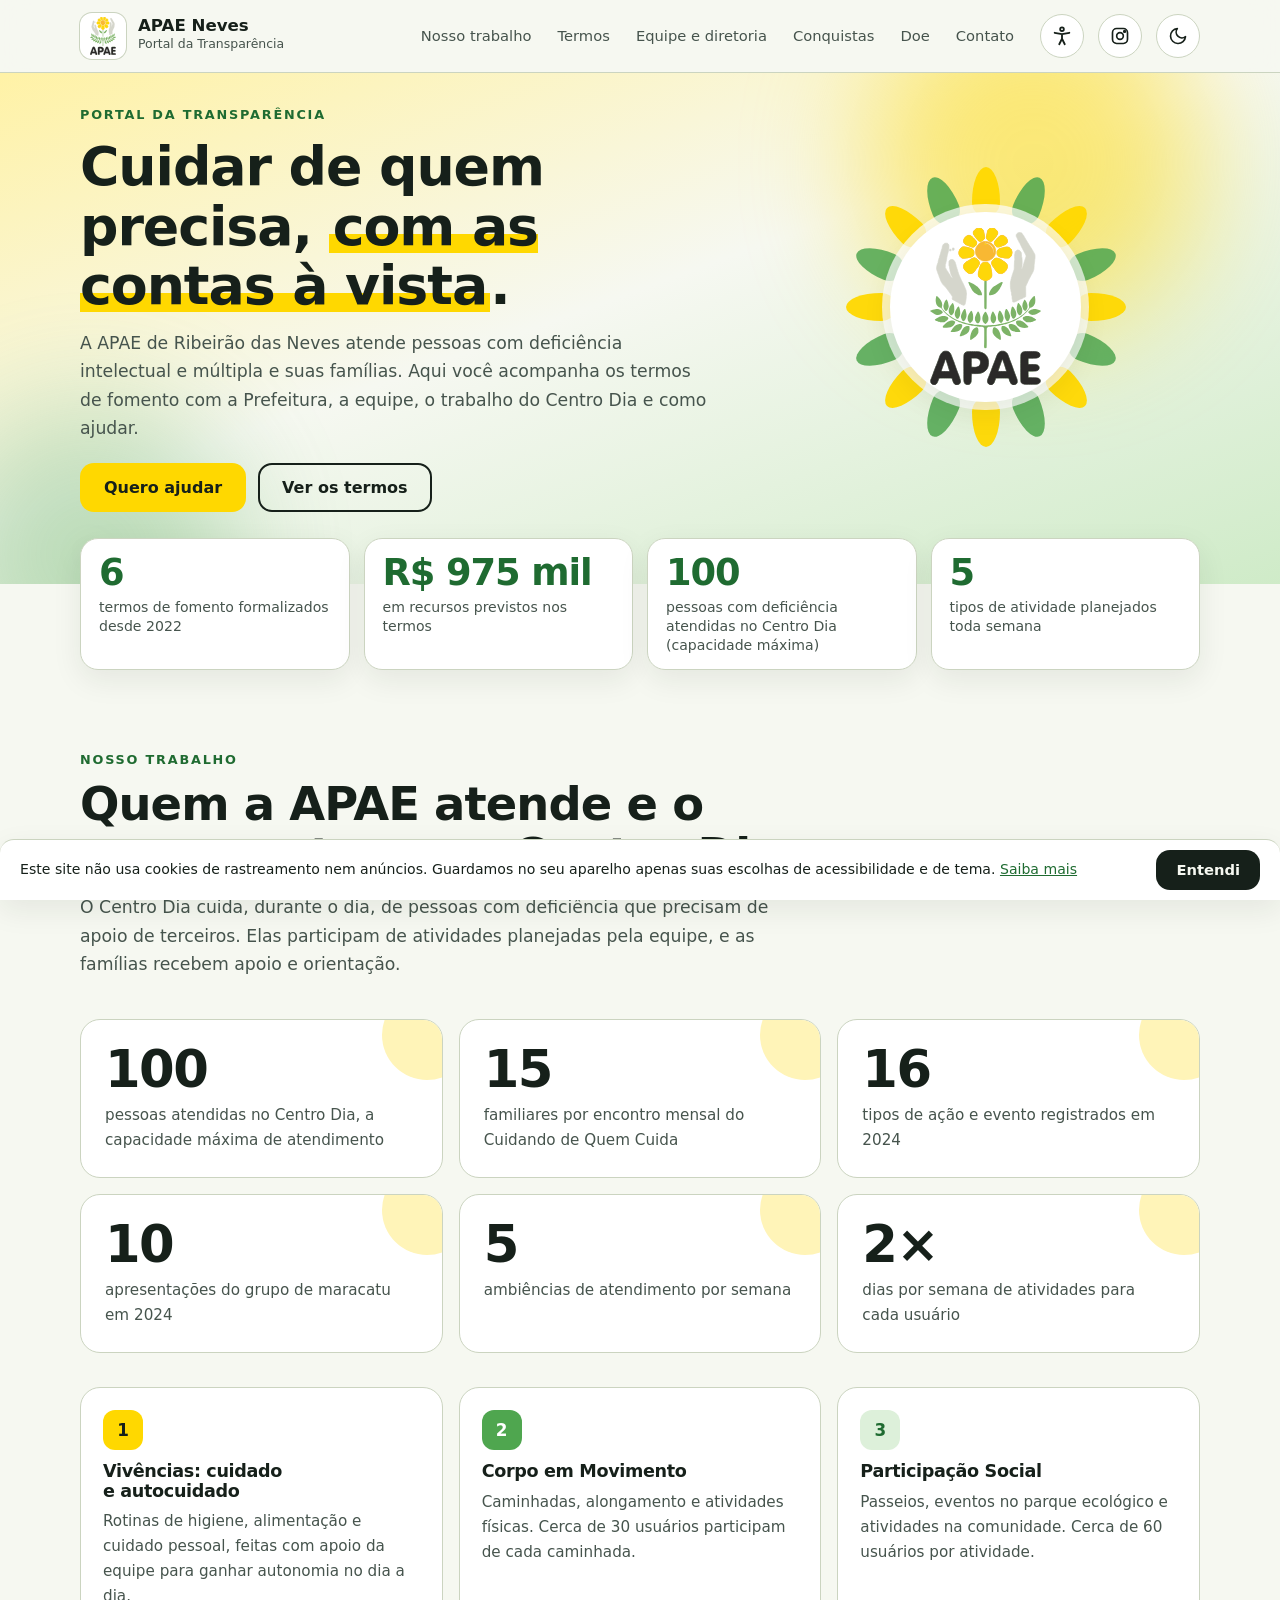
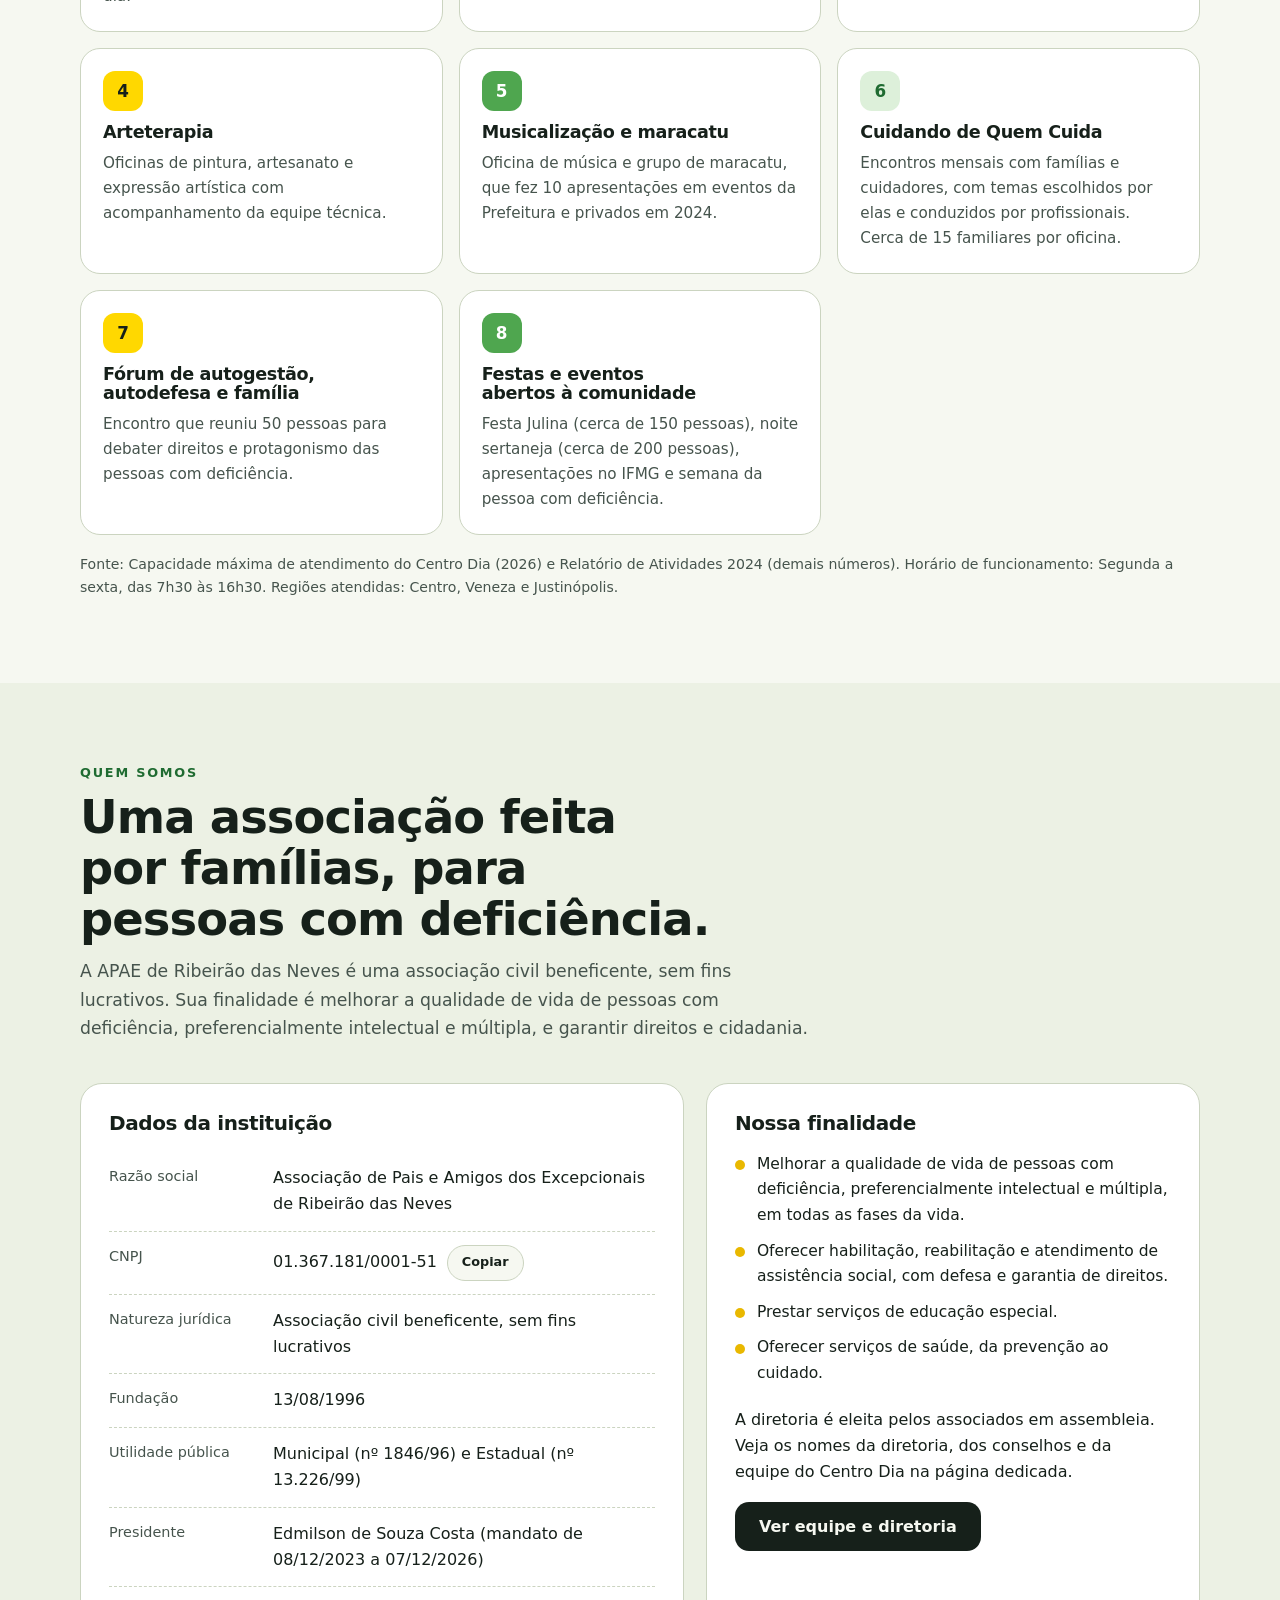
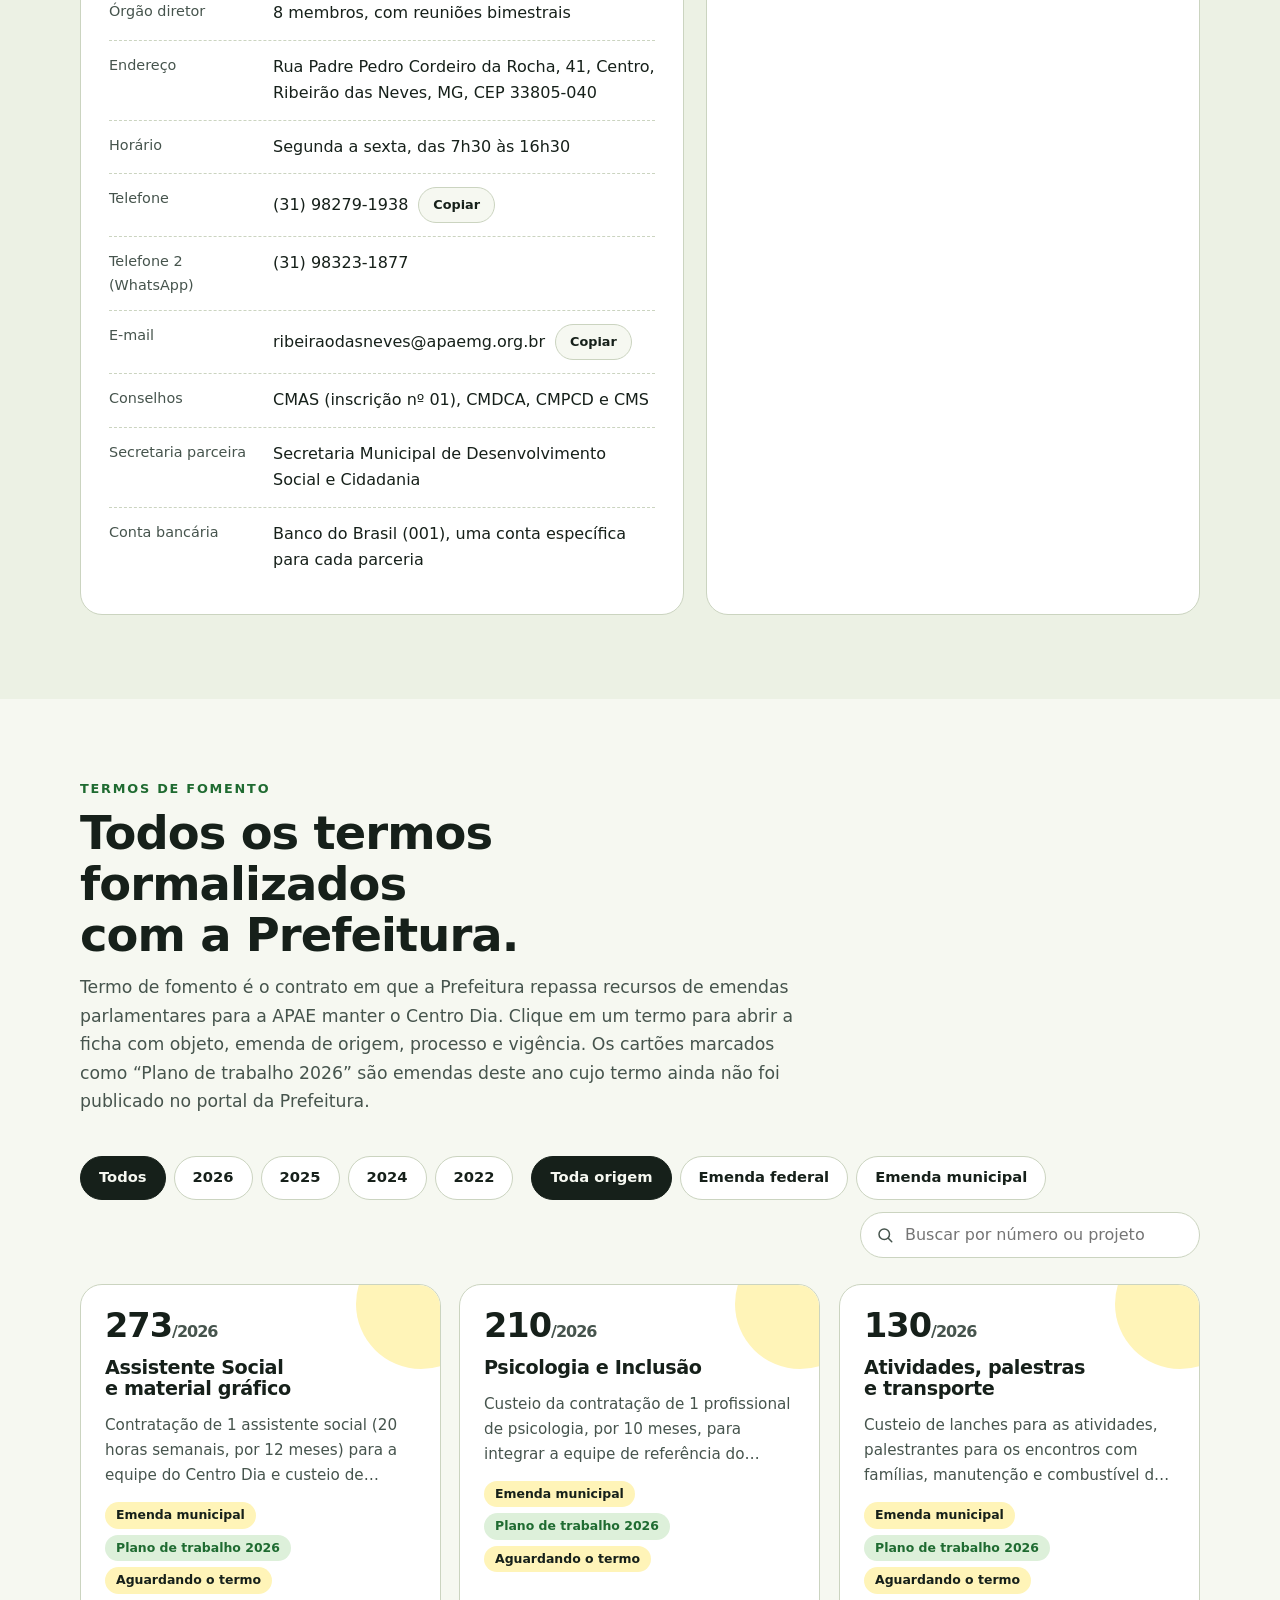
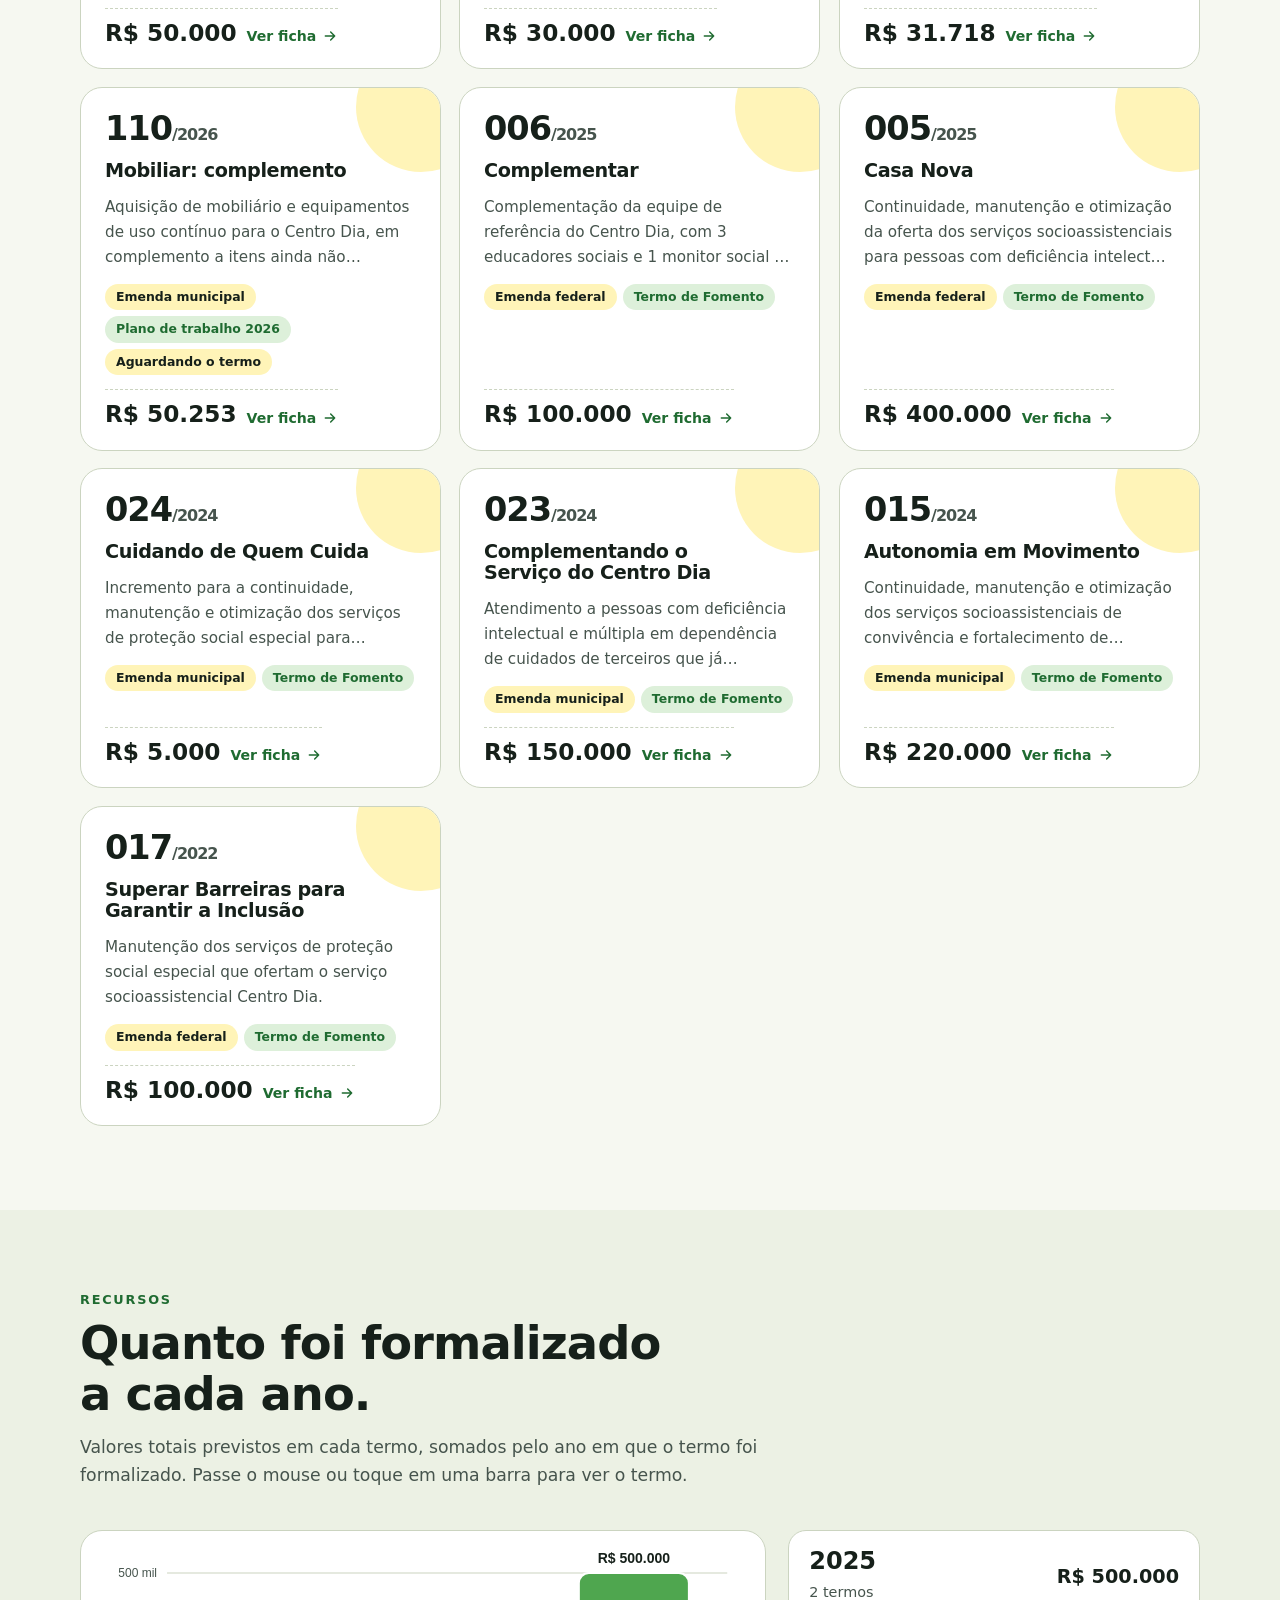
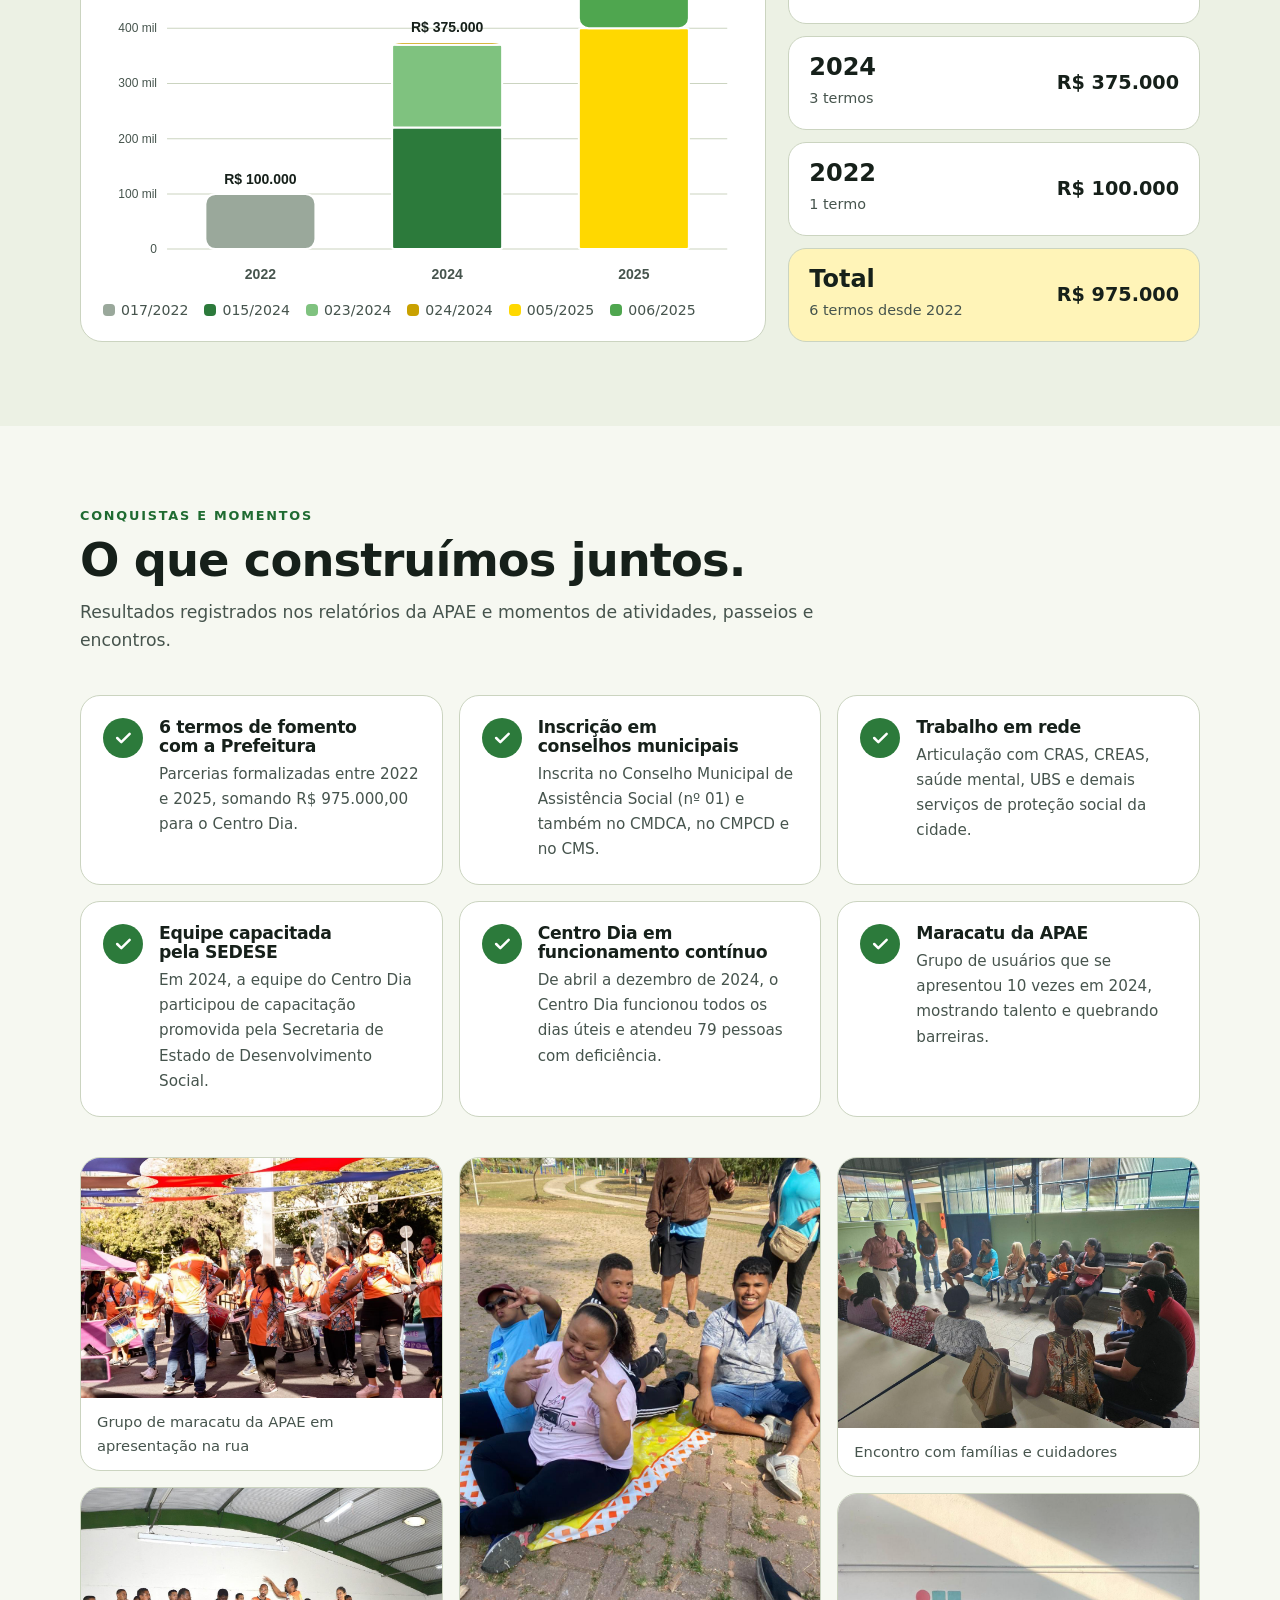
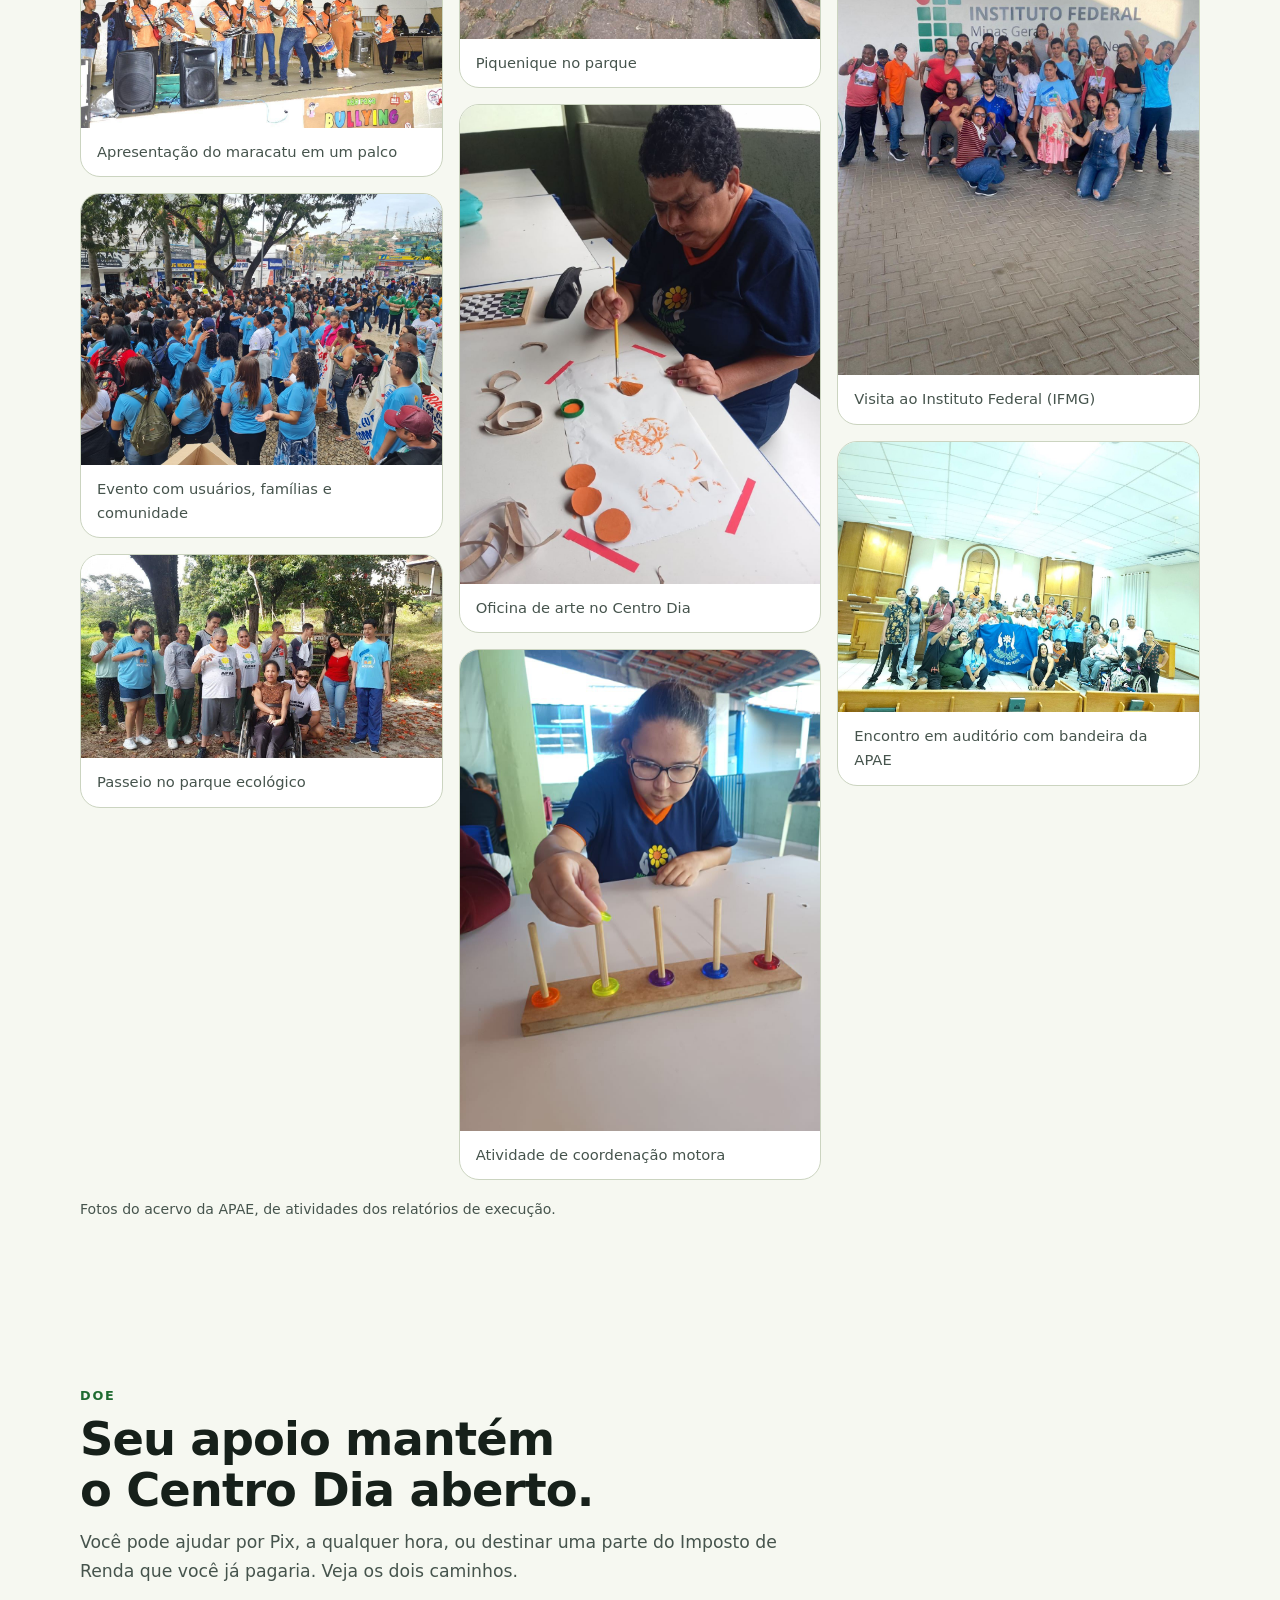
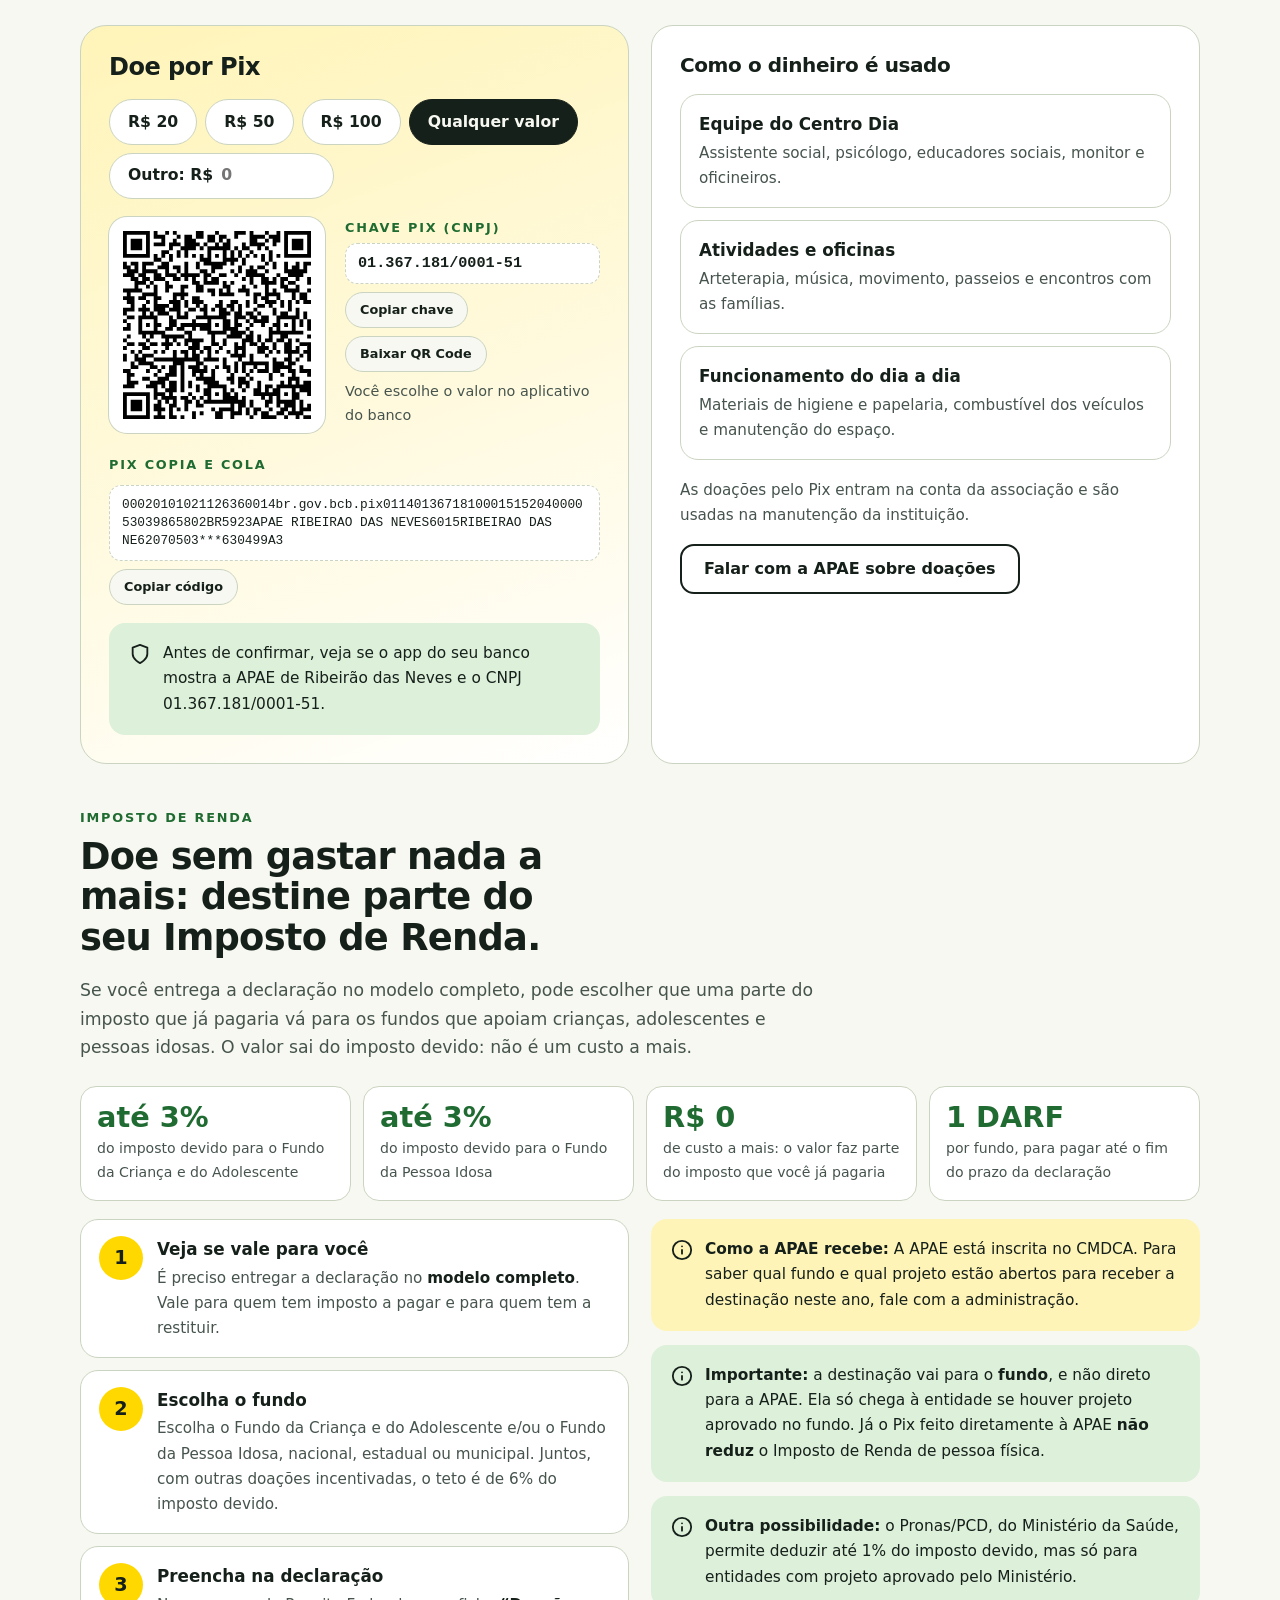
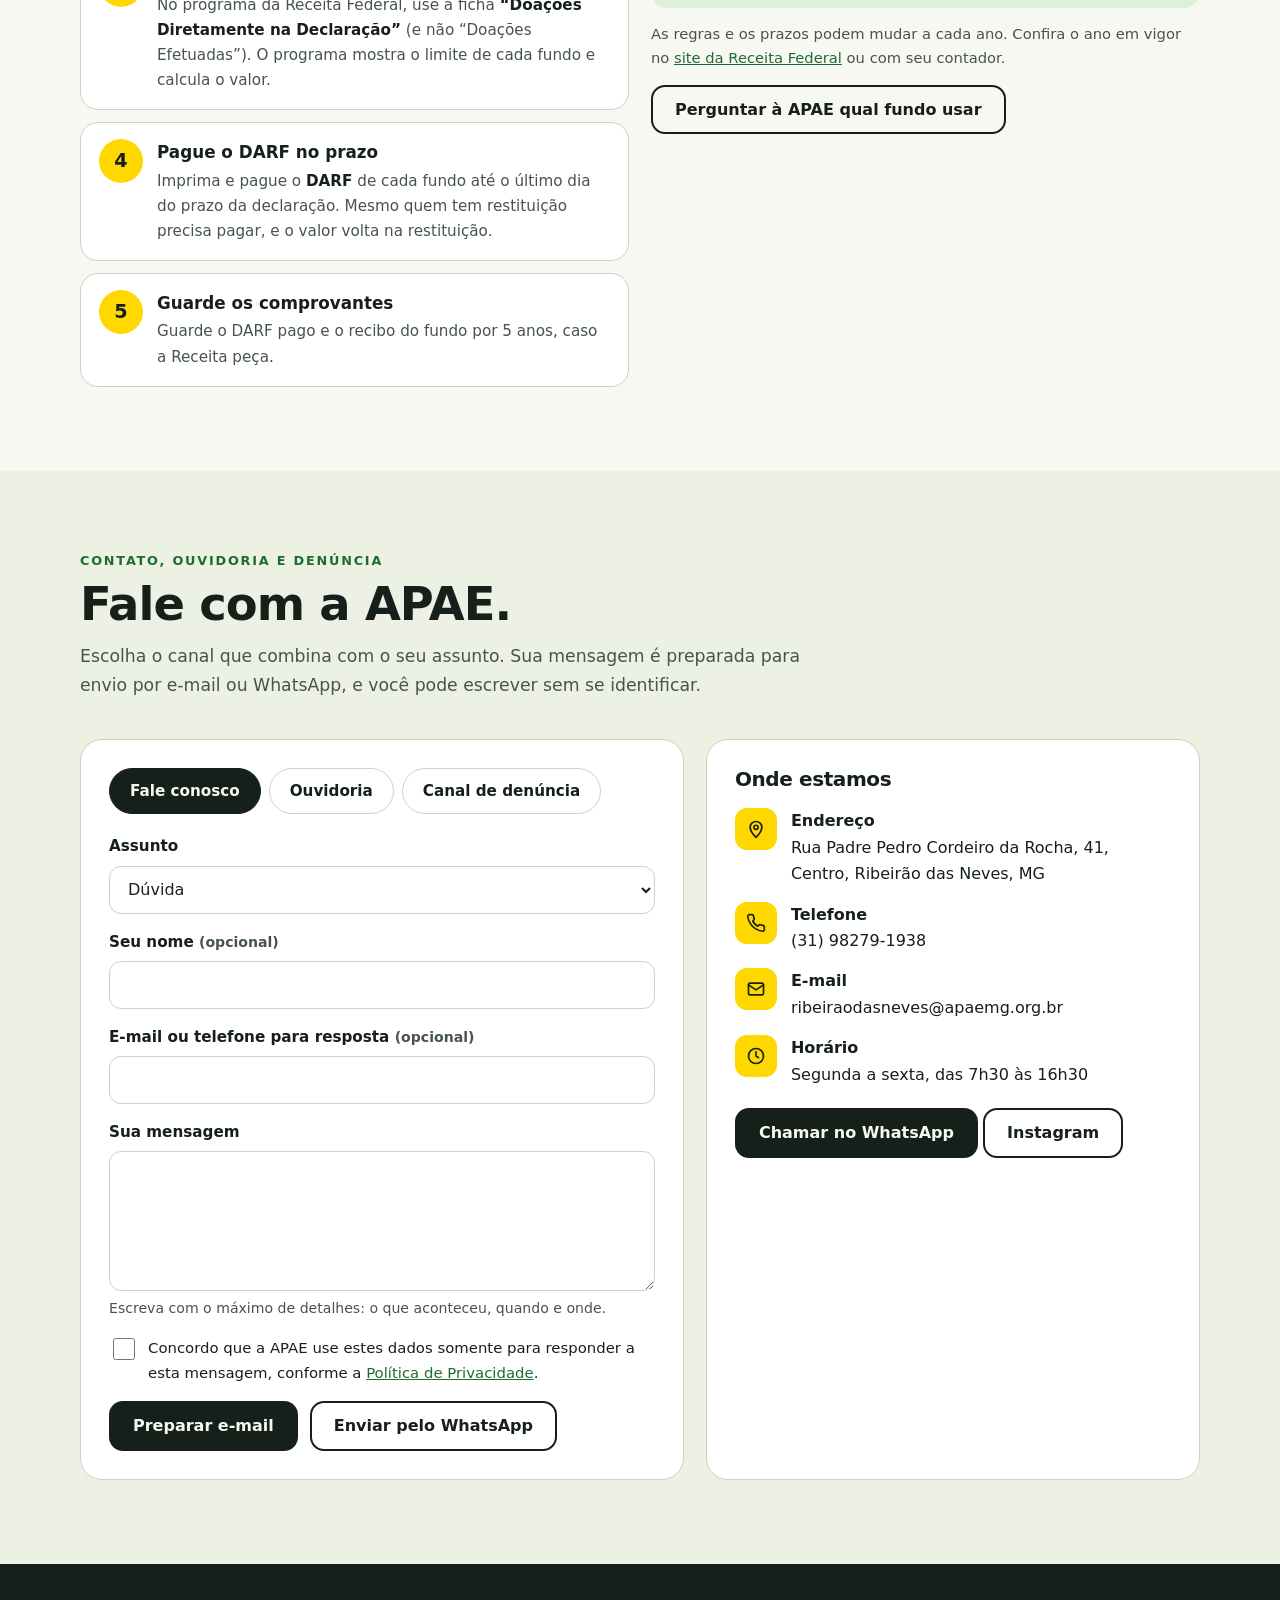
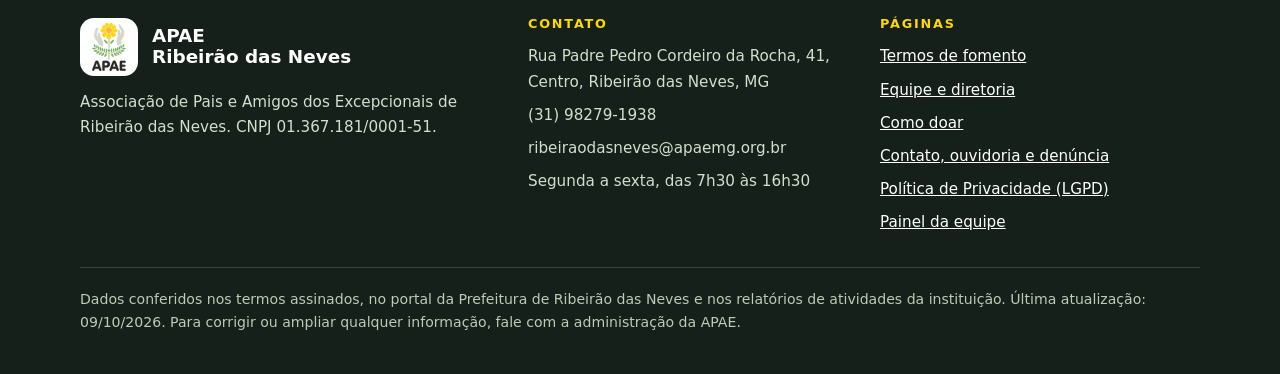
==== commit 2ccac542: "Add files via upload" ====
--- a/index.html
+++ b/index.html
@@ -52,6 +52,7 @@
         <div class="a11y-row"><span>Libras</span><span style="font-size:.88rem;color:var(--muted)">Botão azul no canto da tela</span></div>
       </div>
     </div>
+    <a class="iconbtn" data-instagram href="https://www.instagram.com/apae.ribeiraodasneves/" target="_blank" rel="noopener" aria-label="Instagram da APAE (abre em nova aba)"><svg width="20" height="20" viewBox="0 0 24 24" fill="none" stroke="currentColor" stroke-width="2" stroke-linecap="round" stroke-linejoin="round" aria-hidden="true"><rect x="3" y="3" width="18" height="18" rx="5"/><circle cx="12" cy="12" r="4"/><circle cx="17.5" cy="6.5" r="1" fill="currentColor"/></svg></a>
     <button class="iconbtn" id="theme-btn" type="button" aria-label="Alternar tema claro e escuro">
       <svg width="20" height="20" viewBox="0 0 24 24" fill="none" stroke="currentColor" stroke-width="2" stroke-linecap="round" stroke-linejoin="round" aria-hidden="true"><path d="M21 12.8A9 9 0 1 1 11.2 3a7 7 0 0 0 9.8 9.8z"/></svg>
     </button>
--- a/style.css
+++ b/style.css
@@ -155,7 +155,7 @@
 .num::before{content:"";position:absolute;right:-30px;top:-30px;width:90px;height:90px;border-radius:50%;background:var(--sun-soft)}
 .num strong{position:relative;display:block;font:800 clamp(2.2rem,4vw,3.2rem)/1 var(--f-display);font-variant-numeric:tabular-nums;letter-spacing:-.03em}
 .num span{position:relative;display:block;margin-top:8px;color:var(--muted);font-size:.95rem}
-.acts{display:grid;grid-template-columns:repeat(auto-fill,minmax(270px,1fr));gap:16px}
+.acts{display:grid;grid-template-columns:repeat(auto-fill,minmax(min(270px,100%),1fr));gap:16px}
 .act{background:var(--card);border:1px solid var(--line);border-radius:20px;padding:22px;transition:transform .3s,border-color .3s}
 .act:hover{transform:translateY(-5px);border-color:var(--leaf)}
 .act h3{font-size:1.1rem;margin-bottom:8px}
@@ -175,7 +175,7 @@
 .search input{width:100%;min-height:46px;padding:12px 16px 12px 44px;border-radius:999px;border:1.5px solid var(--line);background:var(--card);color:var(--ink);font:400 1rem var(--f-body)}
 .search input:focus{outline:3px solid var(--focus);outline-offset:2px}
 .search svg{position:absolute;left:16px;top:50%;transform:translateY(-50%);color:var(--muted)}
-.cards{display:grid;grid-template-columns:repeat(auto-fill,minmax(330px,1fr));gap:18px}
+.cards{display:grid;grid-template-columns:repeat(auto-fill,minmax(min(330px,100%),1fr));gap:18px}
 .t{position:relative;text-align:left;background:var(--card);border:1px solid var(--line);border-radius:22px;padding:24px;cursor:pointer;display:flex;flex-direction:column;gap:14px;font:inherit;color:inherit;transition:transform .35s cubic-bezier(.2,.7,.2,1),box-shadow .35s,border-color .35s;overflow:hidden;min-width:0;animation:pop .5s both}
 .t::after{content:"";position:absolute;right:-46px;top:-46px;width:130px;height:130px;border-radius:50%;background:var(--sun-soft);transition:transform .5s;z-index:0}
 .t:hover{transform:translateY(-6px);box-shadow:var(--shadow);border-color:var(--leaf)}
@@ -224,7 +224,7 @@
 @media (max-width:860px){.chartbox{grid-template-columns:1fr}}
 
 /* conquistas e galeria */
-.wins{display:grid;grid-template-columns:repeat(auto-fill,minmax(300px,1fr));gap:16px}
+.wins{display:grid;grid-template-columns:repeat(auto-fill,minmax(min(300px,100%),1fr));gap:16px}
 .win{display:flex;gap:16px;background:var(--card);border:1px solid var(--line);border-radius:20px;padding:22px}
 .win .chk{flex:none;width:40px;height:40px;border-radius:50%;background:var(--leaf-deep);color:#fff;display:grid;place-items:center}
 .win h3{font-size:1.08rem;margin-bottom:6px}
@@ -242,7 +242,7 @@
 .lightbox img{max-height:76vh;width:auto;max-width:100%;border-radius:14px}
 .lightbox figcaption{color:#fff;text-align:center}
 .lightbox .x{position:absolute;right:16px;top:16px;background:#fff;color:#111}
-.quotes{display:grid;grid-template-columns:repeat(auto-fit,minmax(280px,1fr));gap:16px}
+.quotes{display:grid;grid-template-columns:repeat(auto-fit,minmax(min(280px,100%),1fr));gap:16px}
 .quote{background:var(--card);border:1px solid var(--line);border-radius:20px;padding:24px}
 .quote p{font:500 1.15rem/1.5 var(--f-display)}
 .quote cite{display:block;margin-top:14px;font-style:normal;color:var(--muted);font-size:.92rem}
@@ -277,7 +277,7 @@
 .ir h3{font-size:1.5rem;margin-bottom:6px}
 .irgrid{display:grid;grid-template-columns:1fr 1fr;gap:22px;margin-top:6px}
 @media (max-width:900px){.irgrid{grid-template-columns:1fr}}
-.facts{display:grid;grid-template-columns:repeat(auto-fit,minmax(150px,1fr));gap:12px;margin:18px 0}
+.facts{display:grid;grid-template-columns:repeat(auto-fit,minmax(min(150px,100%),1fr));gap:12px;margin:18px 0}
 .fact{background:var(--card);border:1px solid var(--line);border-radius:16px;padding:16px}
 .fact strong{display:block;font:800 1.8rem/1 var(--f-display);color:var(--accent-text)}
 .fact span{display:block;font-size:.88rem;color:var(--muted);margin-top:6px}
@@ -318,7 +318,7 @@
 .node.assembly{background:var(--ink);color:var(--bg)}
 .node.assembly small{color:var(--bg);opacity:.85}
 .grouptitle{font:700 1.2rem var(--f-display);margin:34px 0 14px}
-.people{display:grid;grid-template-columns:repeat(auto-fill,minmax(250px,1fr));gap:12px}
+.people{display:grid;grid-template-columns:repeat(auto-fill,minmax(min(250px,100%),1fr));gap:12px}
 .person{background:var(--card);border:1px solid var(--line);border-radius:16px;padding:16px 18px;display:flex;gap:14px;align-items:center}
 .person .av{flex:none;width:44px;height:44px;border-radius:50%;background:var(--leaf-soft);color:var(--accent-text);display:grid;place-items:center;font:800 1rem var(--f-display)}
 .person small{display:block;color:var(--muted);font-size:.85rem}
@@ -378,3 +378,12 @@
 .cookie p{flex:1 1 auto;font-size:.88rem;line-height:1.4}
 .cookie .btn{min-height:40px;padding:8px 18px;font-size:.92rem;flex:none}
 @media (max-width:640px){.cookie{flex-wrap:wrap}.cookie .btn{width:100%}}
+
+a.iconbtn{text-decoration:none;color:var(--ink)}
+a.iconbtn:hover{background:var(--sun);color:#16201A}
+
+@media (max-width:420px){.top .wrap{gap:6px;padding-inline:12px}.iconbtn{width:38px;height:38px}.brand{gap:8px;flex:1 1 auto}.brand .mark{width:40px;height:40px}.brand .mark img{height:32px}.brand b{font-size:.98rem}.brand small{display:none}nav.menu{inset:68px 0 auto 0}}
+
+@media (max-width:900px){.contactgrid,.donate,.irgrid,.grid2,.chartbox,.hero .wrap{grid-template-columns:minmax(0,1fr)}.contactgrid>*,.donate>*,.irgrid>*,.grid2>*,.chartbox>*{min-width:0}.field input,.field select,.field textarea{min-width:0;max-width:100%}.tabs{min-width:0}}
+
+.cinfo .it>div{min-width:0;overflow-wrap:anywhere}.cinfo .it .dot{flex:none}.org .node{min-width:0;max-width:100%}.person>div{min-width:0;overflow-wrap:anywhere}
